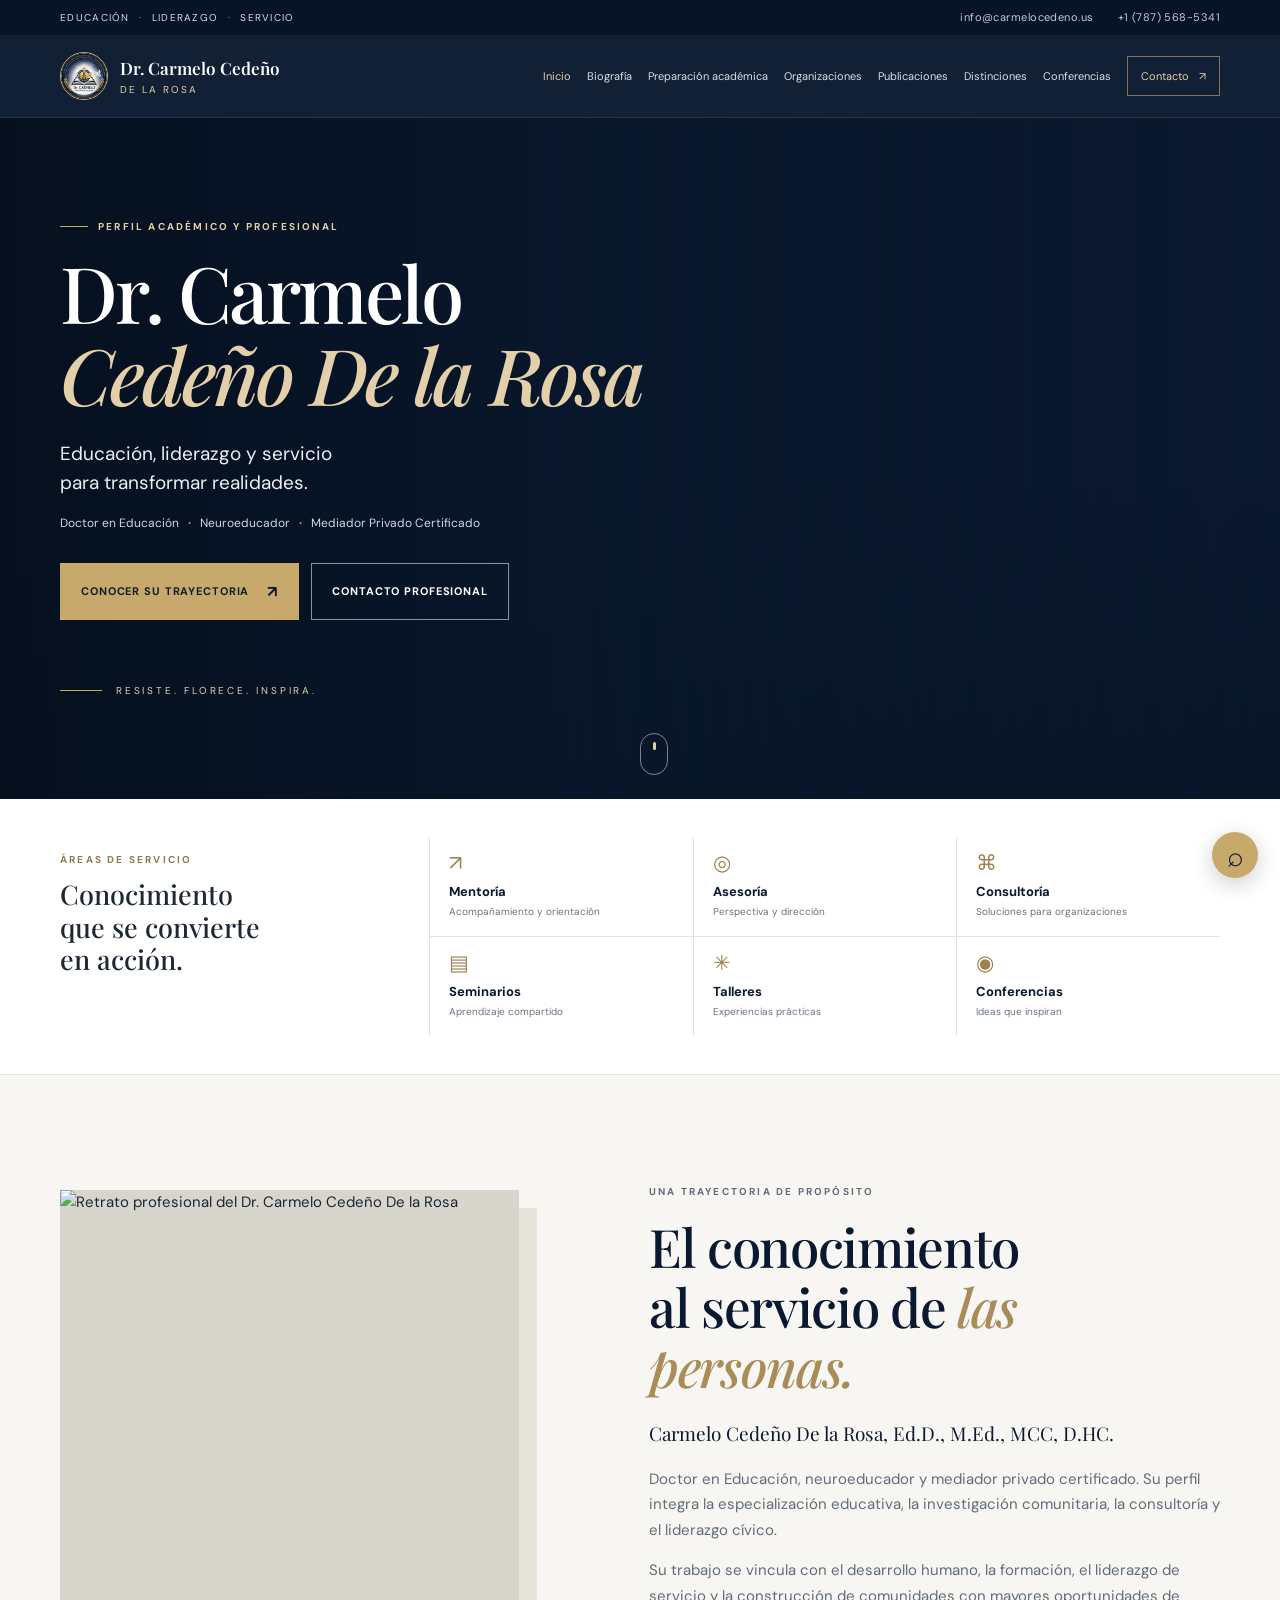
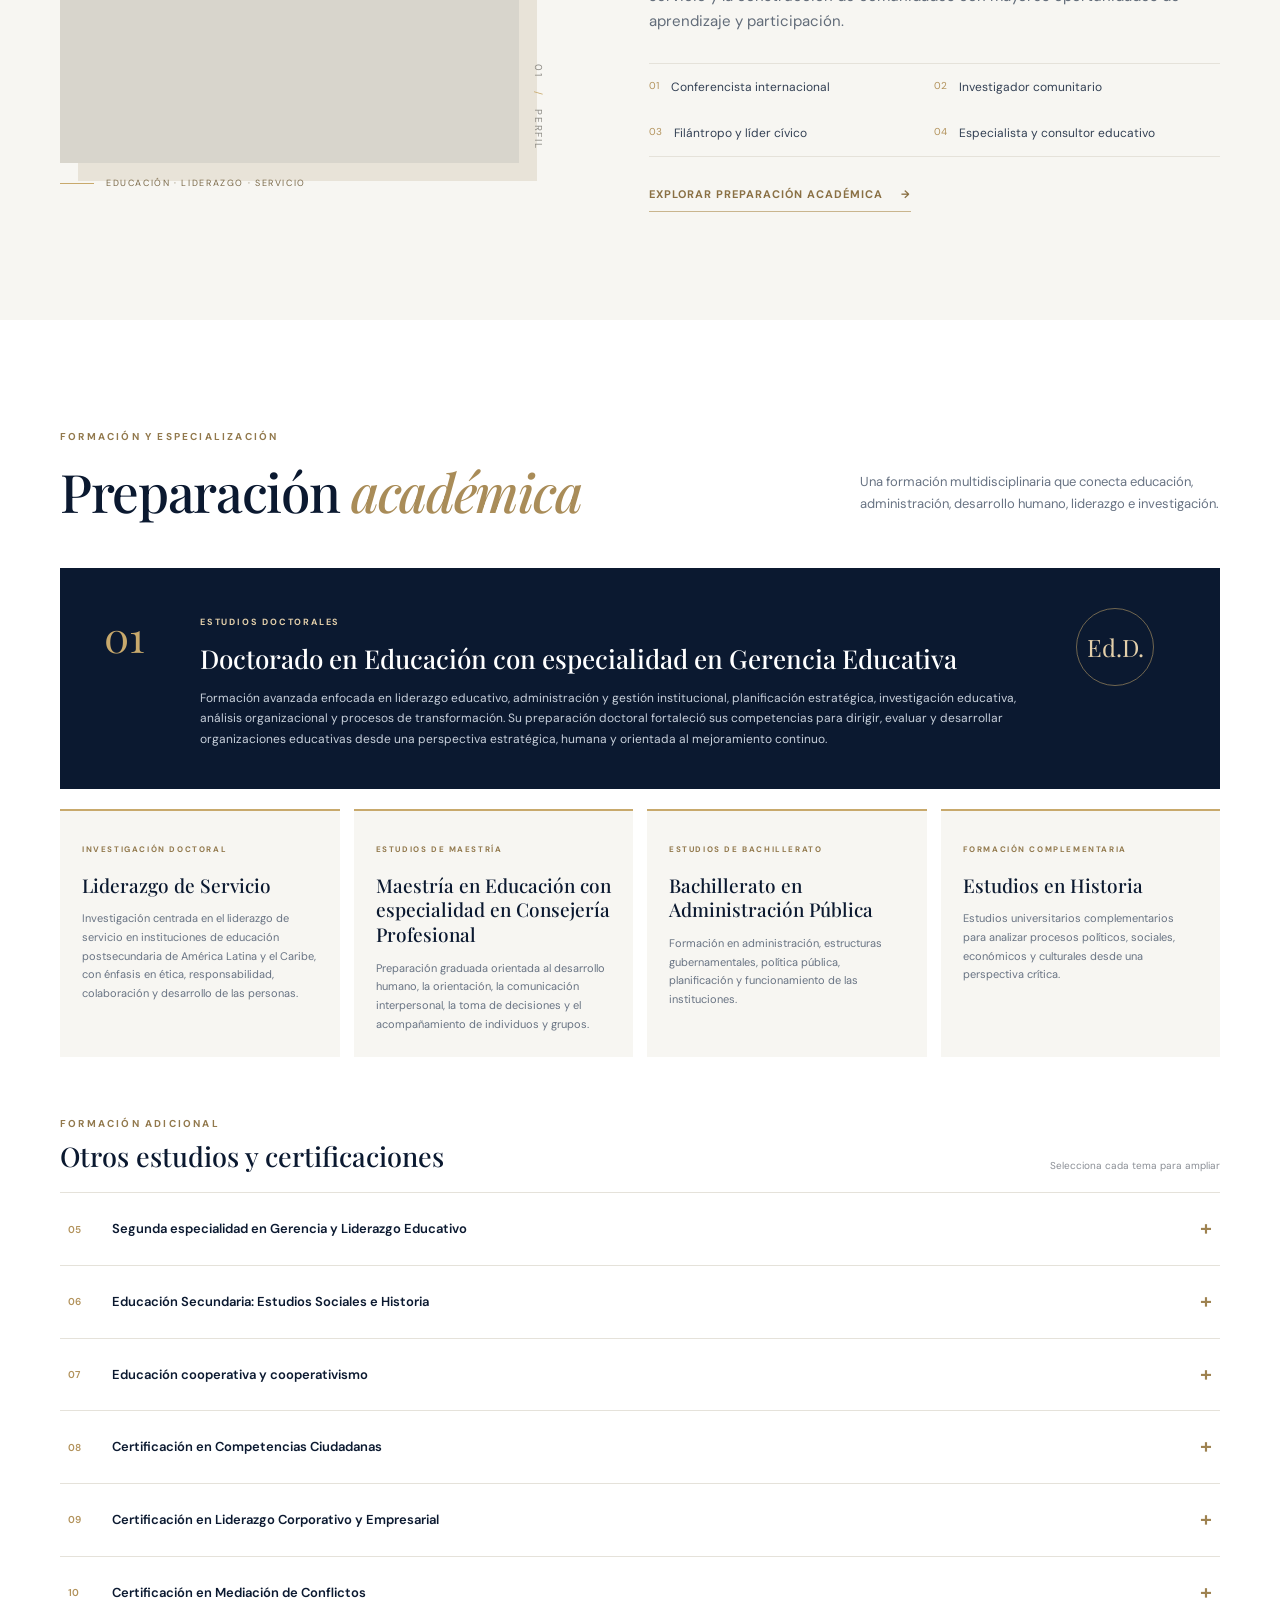
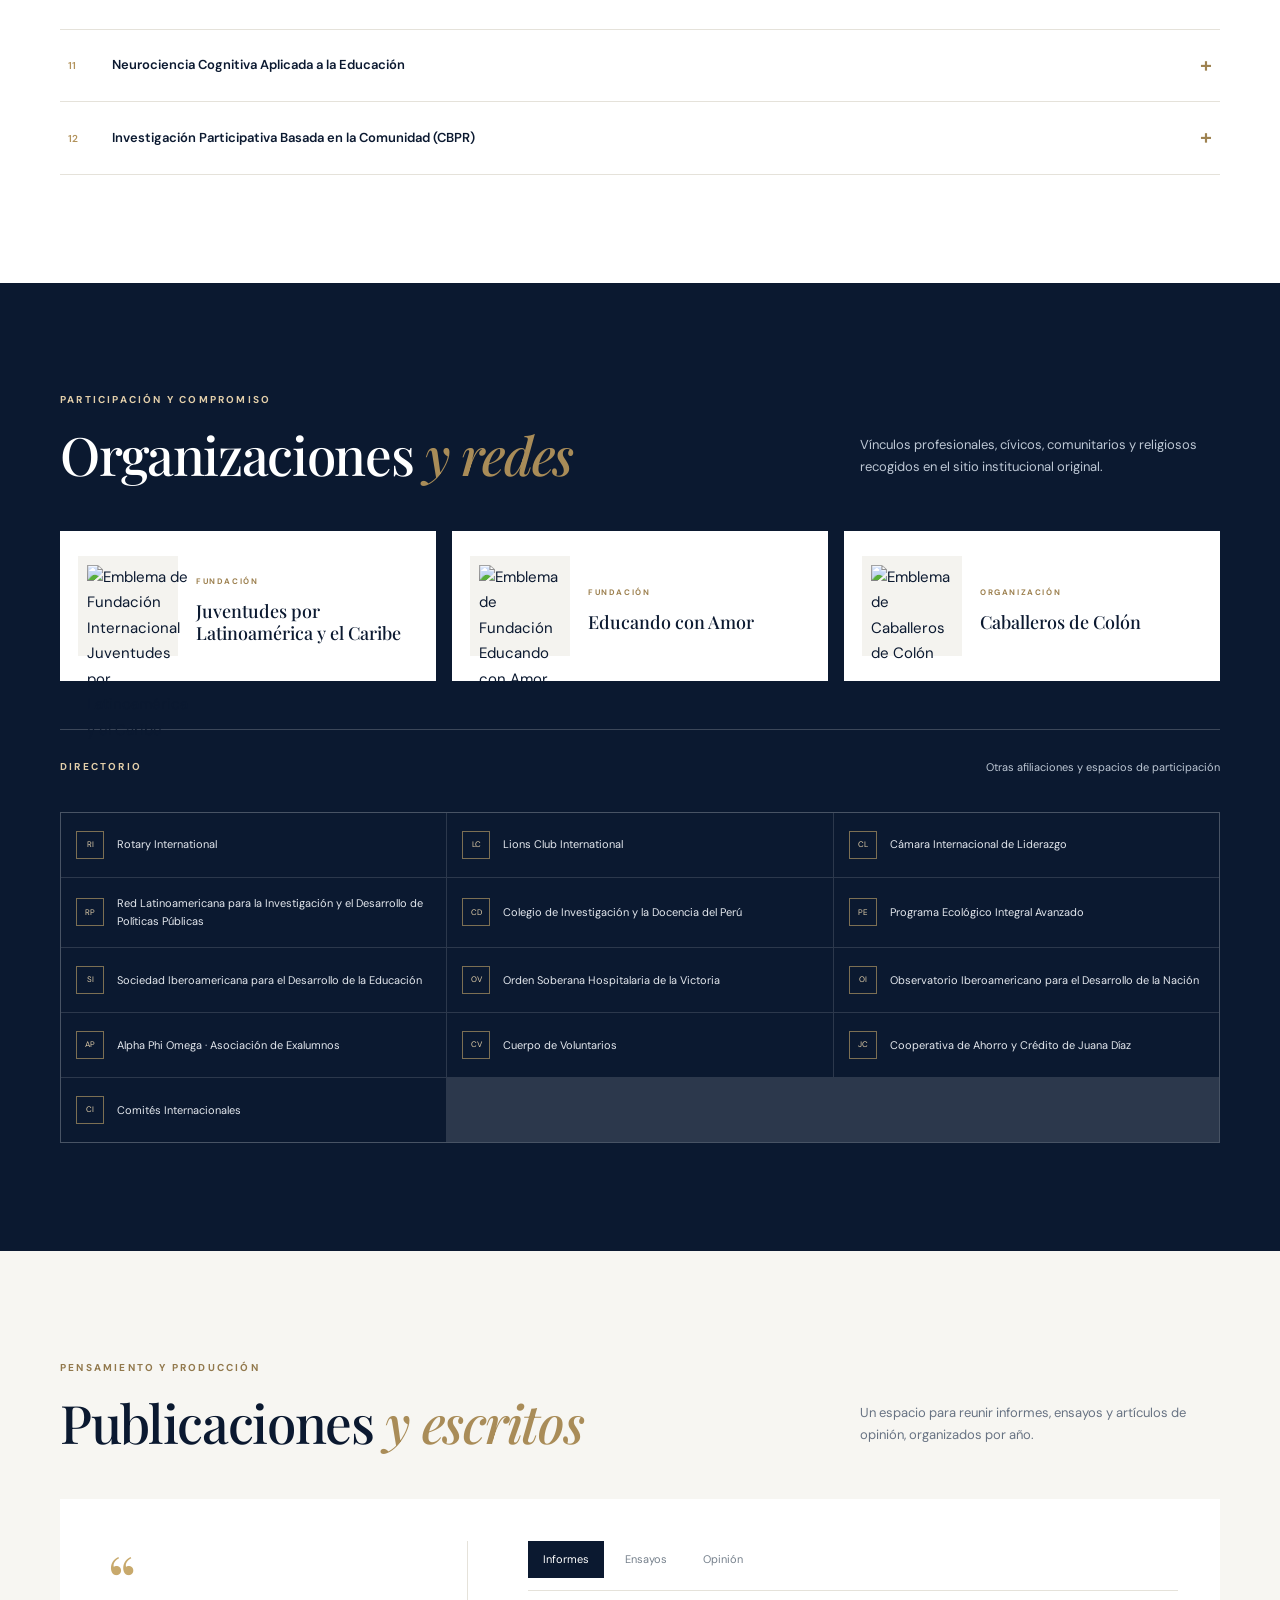
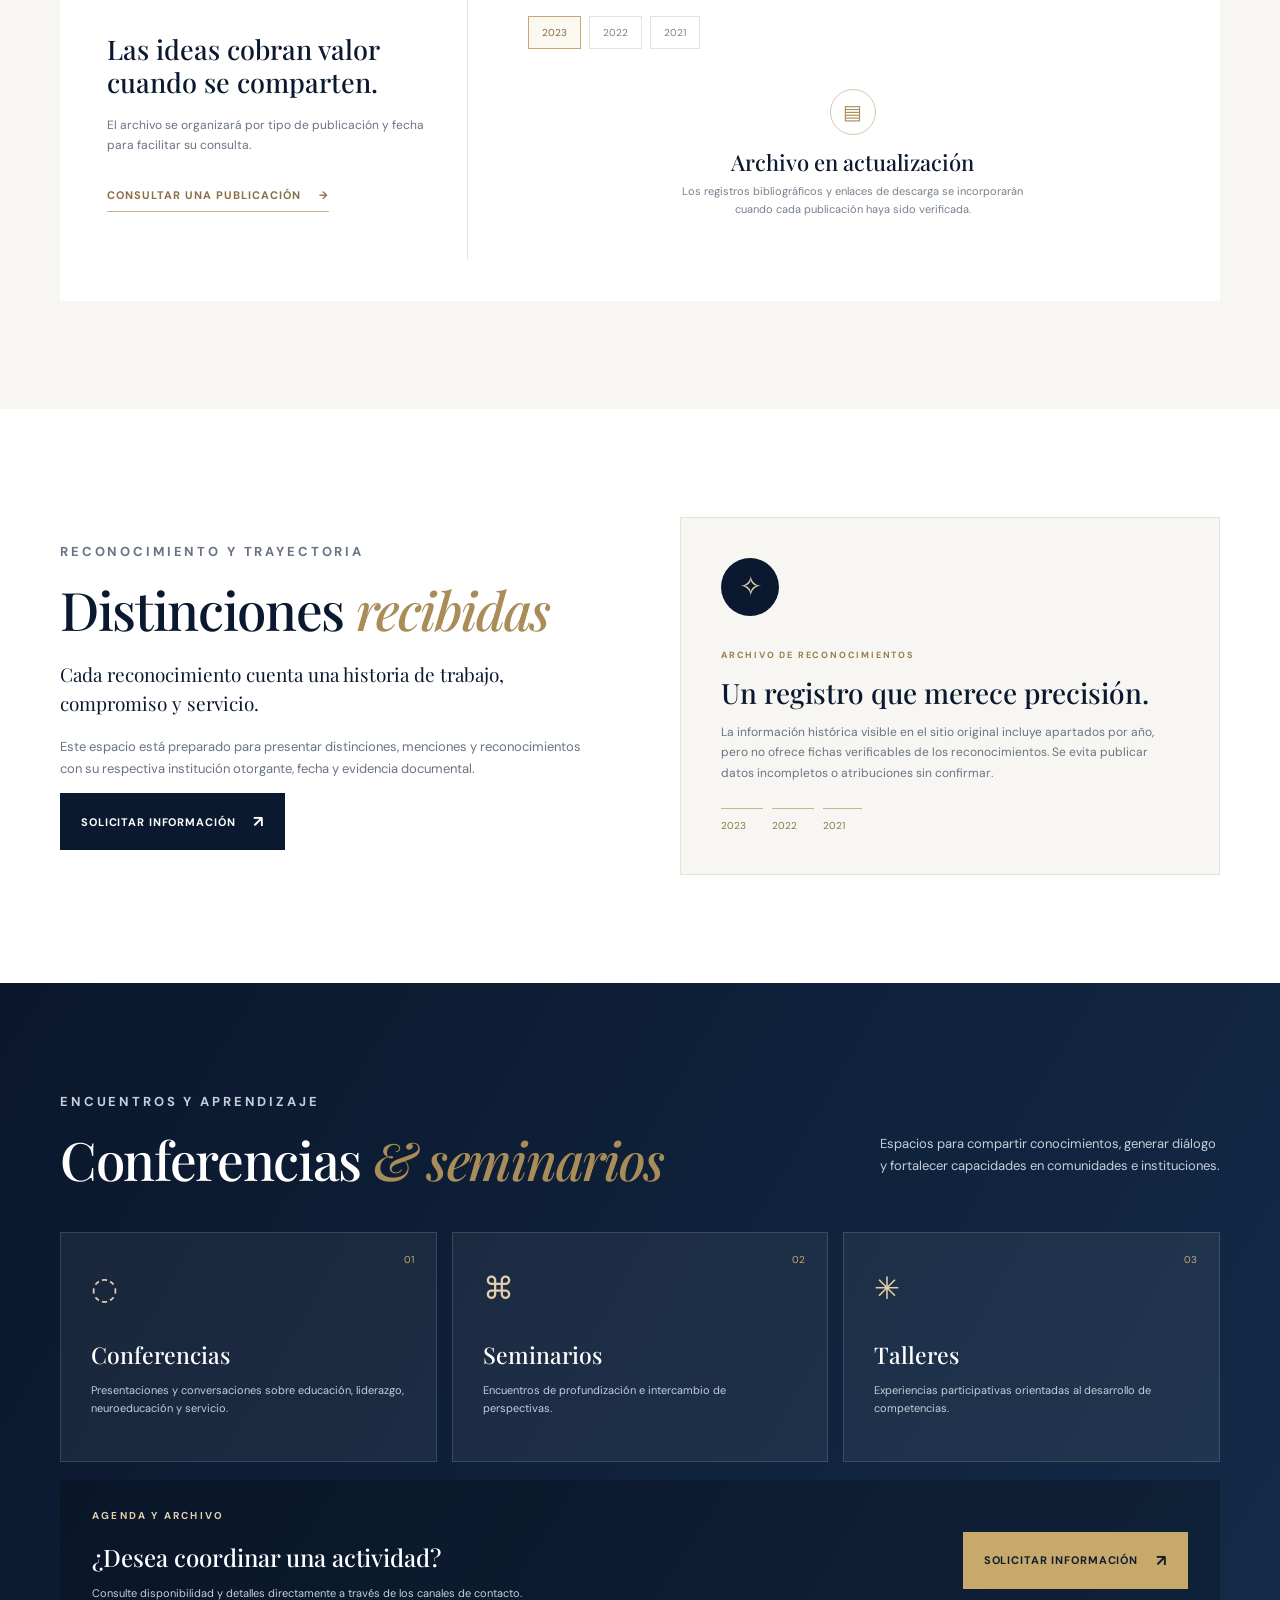
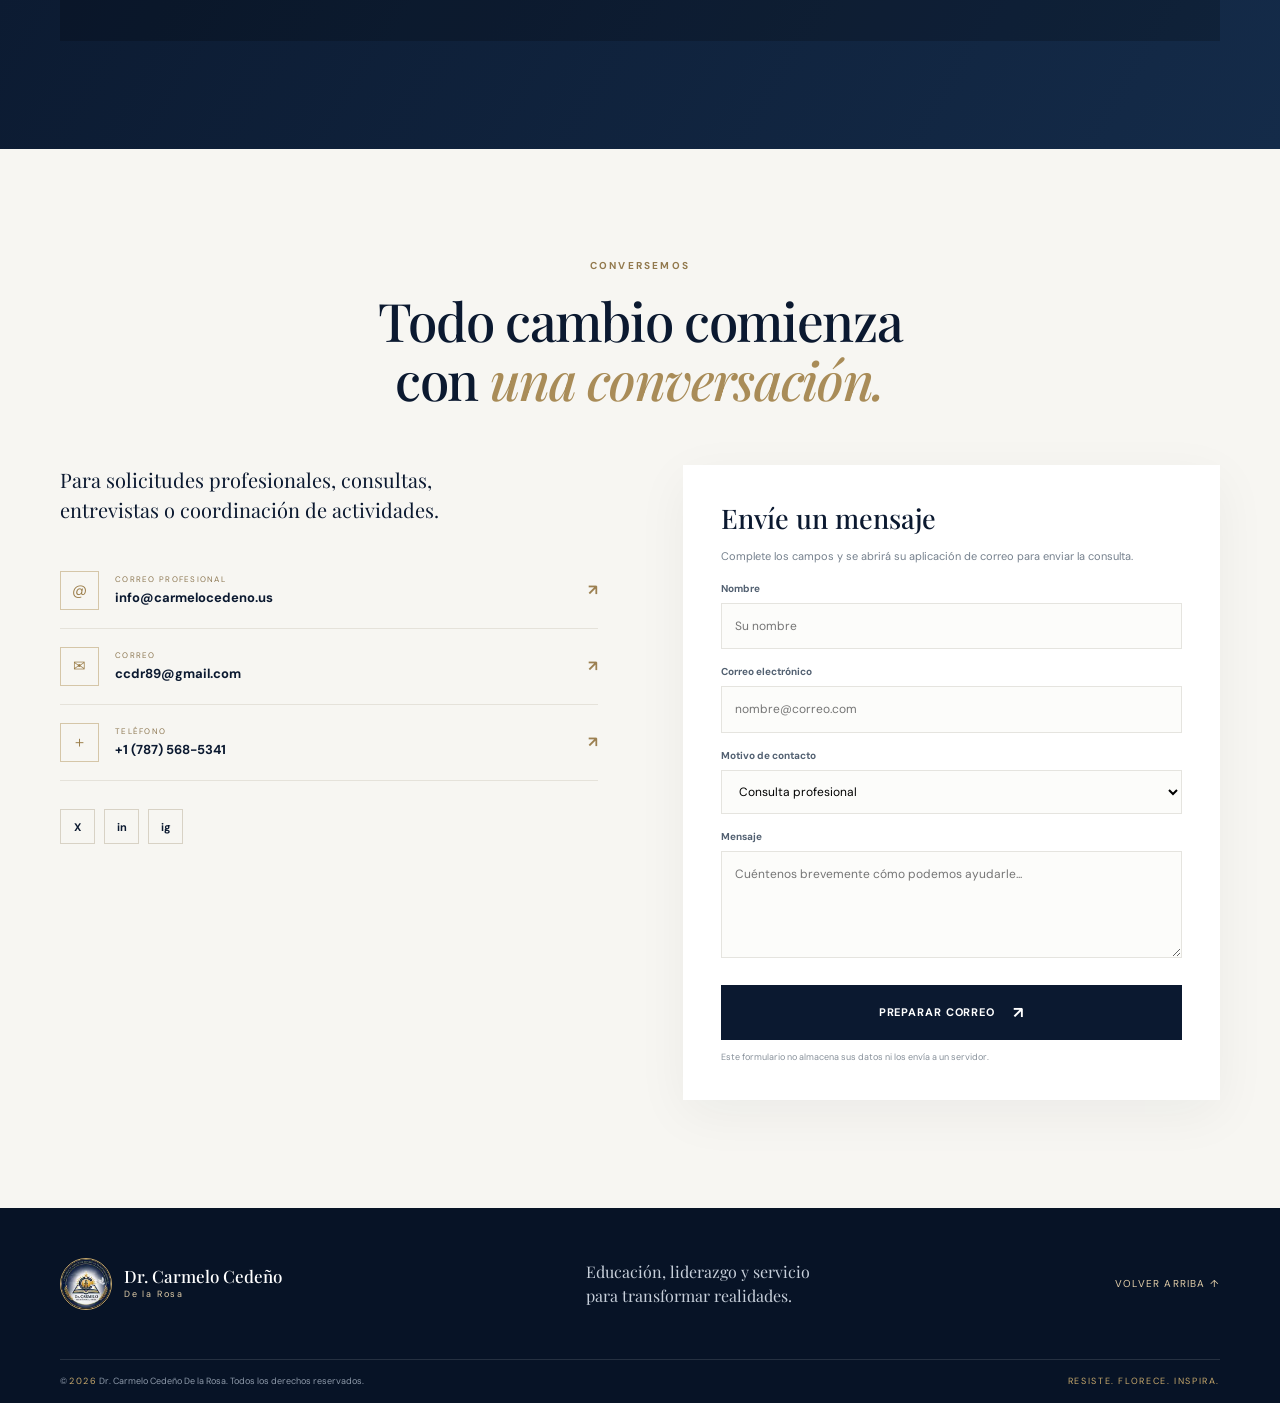
==== public/index.html @ 2e17ff1f "Configure Cloudflare Workers static assets deployment" ====
<!doctype html>
<html lang="es">
<head>
  <meta charset="utf-8">
  <meta name="viewport" content="width=device-width, initial-scale=1">
  <meta name="theme-color" content="#0b1930">
  <title>Dr. Carmelo Cedeño De la Rosa | Educación, liderazgo y servicio</title>
  <meta name="description" content="Perfil académico y profesional del Dr. Carmelo Cedeño De la Rosa: educación, neuroeducación, liderazgo, mediación, investigación comunitaria y servicio.">
  <meta property="og:title" content="Dr. Carmelo Cedeño De la Rosa">
  <meta property="og:description" content="Educación, liderazgo y servicio para transformar realidades.">
  <meta property="og:type" content="website">
  <link rel="icon" href="assets/img/favicon.svg" type="image/svg+xml">
  <link rel="preconnect" href="https://fonts.googleapis.com">
  <link rel="preconnect" href="https://fonts.gstatic.com" crossorigin>
  <link href="https://fonts.googleapis.com/css2?family=DM+Sans:wght@400;500;600;700&family=Playfair+Display:wght@500;600;700&display=swap" rel="stylesheet">
  <link rel="stylesheet" href="assets/css/styles.css">
</head>
<body>
  <a class="skip-link" href="#contenido">Saltar al contenido</a>

  <div class="topline">
    <div class="container topline-inner">
      <span>EDUCACIÓN <i>·</i> LIDERAZGO <i>·</i> SERVICIO</span>
      <div class="topline-links">
        <a href="mailto:info@carmelocedeno.us">info@carmelocedeno.us</a>
        <a href="tel:+17875685341">+1 (787) 568-5341</a>
      </div>
    </div>
  </div>

  <header class="site-header" id="top">
    <div class="container nav-wrap">
      <a class="brand" href="#inicio" aria-label="Dr. Carmelo Cedeño, inicio">
        <span class="brand-mark">
          <img src="assets/img/logo-carmelo-github.webp"
               alt="Emblema original del Dr. Carmelo Cedeño" onerror="this.style.display='none';this.parentElement.classList.add('brand-fallback')">
          <span class="brand-fallback-text">CC</span>
        </span>
        <span class="brand-copy">
          <strong>Dr. Carmelo Cedeño</strong>
          <small>De la Rosa</small>
        </span>
      </a>

      <button class="menu-toggle" id="menuToggle" aria-label="Abrir menú" aria-expanded="false" aria-controls="mainNav">
        <span></span><span></span><span></span>
      </button>

      <nav class="main-nav" id="mainNav" aria-label="Navegación principal">
        <a href="#inicio" class="nav-link active">Inicio</a>
        <a href="#biografia" class="nav-link">Biografía</a>
        <a href="#academica" class="nav-link">Preparación académica</a>
        <a href="#organizaciones" class="nav-link">Organizaciones</a>
        <a href="#publicaciones" class="nav-link">Publicaciones</a>
        <a href="#distinciones" class="nav-link">Distinciones</a>
        <a href="#conferencias" class="nav-link">Conferencias</a>
        <a href="#contacto" class="nav-link nav-contact">Contacto <span aria-hidden="true">↗</span></a>
      </nav>
    </div>
  </header>

  <main id="contenido">
    <section class="hero" id="inicio">
      <div class="hero-image" aria-hidden="true"></div>
      <div class="hero-shade" aria-hidden="true"></div>
      <div class="container hero-content">
        <p class="eyebrow eyebrow-light"><span></span> PERFIL ACADÉMICO Y PROFESIONAL</p>
        <h1>Dr. Carmelo<br><em>Cedeño De la Rosa</em></h1>
        <p class="hero-lead">Educación, liderazgo y servicio<br class="desktop-only"> para transformar realidades.</p>
        <p class="hero-roles">Doctor en Educación <b>·</b> Neuroeducador <b>·</b> Mediador Privado Certificado</p>
        <div class="hero-actions">
          <a class="button button-gold" href="#biografia">Conocer su trayectoria <span>↗</span></a>
          <a class="button button-outline" href="#contacto">Contacto profesional</a>
        </div>
        <div class="hero-motto"><span class="motto-line"></span><span>RESISTE. FLORECE. INSPIRA.</span></div>
      </div>
      <a class="scroll-cue" href="#servicios" aria-label="Desplazarse hacia abajo"><span></span></a>
    </section>

    <section class="service-band" id="servicios" aria-label="Áreas de servicio">
      <div class="container service-grid">
        <div class="service-intro">
          <span class="eyebrow">ÁREAS DE SERVICIO</span>
          <h2>Conocimiento<br>que se convierte<br>en acción.</h2>
        </div>
        <a class="service-card" href="#contacto"><span class="service-icon">↗</span><strong>Mentoría</strong><small>Acompañamiento y orientación</small></a>
        <a class="service-card" href="#contacto"><span class="service-icon">◎</span><strong>Asesoría</strong><small>Perspectiva y dirección</small></a>
        <a class="service-card" href="#contacto"><span class="service-icon">⌘</span><strong>Consultoría</strong><small>Soluciones para organizaciones</small></a>
        <a class="service-card" href="#conferencias"><span class="service-icon">▤</span><strong>Seminarios</strong><small>Aprendizaje compartido</small></a>
        <a class="service-card" href="#conferencias"><span class="service-icon">✳</span><strong>Talleres</strong><small>Experiencias prácticas</small></a>
        <a class="service-card" href="#conferencias"><span class="service-icon">◉</span><strong>Conferencias</strong><small>Ideas que inspiran</small></a>
      </div>
    </section>

    <section class="section biography-section" id="biografia">
      <div class="container biography-grid">
        <div class="portrait-wrap">
          <div class="portrait-frame">
            <img src="https://sites.google.com/sitesv-images-rt/[base64]w1280"
                 alt="Retrato profesional del Dr. Carmelo Cedeño De la Rosa" loading="lazy">
          </div>
          <div class="portrait-caption"><span class="caption-rule"></span><span>EDUCACIÓN · LIDERAZGO · SERVICIO</span></div>
          <div class="portrait-index">01 <span>/</span> PERFIL</div>
        </div>
        <div class="bio-copy">
          <p class="eyebrow">UNA TRAYECTORIA DE PROPÓSITO</p>
          <h2>El conocimiento<br>al servicio de <em>las personas.</em></h2>
          <p class="lead">Carmelo Cedeño De la Rosa, Ed.D., M.Ed., MCC, D.HC.</p>
          <p>Doctor en Educación, neuroeducador y mediador privado certificado. Su perfil integra la especialización educativa, la investigación comunitaria, la consultoría y el liderazgo cívico.</p>
          <p>Su trabajo se vincula con el desarrollo humano, la formación, el liderazgo de servicio y la construcción de comunidades con mayores oportunidades de aprendizaje y participación.</p>
          <div class="credential-list">
            <div><span class="credential-number">01</span><span>Conferencista internacional</span></div>
            <div><span class="credential-number">02</span><span>Investigador comunitario</span></div>
            <div><span class="credential-number">03</span><span>Filántropo y líder cívico</span></div>
            <div><span class="credential-number">04</span><span>Especialista y consultor educativo</span></div>
          </div>
          <a class="text-link" href="#academica">Explorar preparación académica <span>→</span></a>
        </div>
      </div>
    </section>

    <section class="section academic-section" id="academica">
      <div class="container">
        <div class="section-heading">
          <div>
            <p class="eyebrow">FORMACIÓN Y ESPECIALIZACIÓN</p>
            <h2>Preparación <em>académica</em></h2>
          </div>
          <p class="section-intro">Una formación multidisciplinaria que conecta educación, administración, desarrollo humano, liderazgo e investigación.</p>
        </div>

        <div class="academic-feature">
          <div class="academic-feature-number">01</div>
          <div>
            <span class="feature-label">ESTUDIOS DOCTORALES</span>
            <h3>Doctorado en Educación con especialidad en Gerencia Educativa</h3>
            <p>Formación avanzada enfocada en liderazgo educativo, administración y gestión institucional, planificación estratégica, investigación educativa, análisis organizacional y procesos de transformación. Su preparación doctoral fortaleció sus competencias para dirigir, evaluar y desarrollar organizaciones educativas desde una perspectiva estratégica, humana y orientada al mejoramiento continuo.</p>
          </div>
          <div class="feature-seal">Ed.D.</div>
        </div>

        <div class="academic-columns">
          <article class="academic-card">
            <span class="card-kicker">INVESTIGACIÓN DOCTORAL</span>
            <h3>Liderazgo de Servicio</h3>
            <p>Investigación centrada en el liderazgo de servicio en instituciones de educación postsecundaria de América Latina y el Caribe, con énfasis en ética, responsabilidad, colaboración y desarrollo de las personas.</p>
          </article>
          <article class="academic-card">
            <span class="card-kicker">ESTUDIOS DE MAESTRÍA</span>
            <h3>Maestría en Educación con especialidad en Consejería Profesional</h3>
            <p>Preparación graduada orientada al desarrollo humano, la orientación, la comunicación interpersonal, la toma de decisiones y el acompañamiento de individuos y grupos.</p>
          </article>
          <article class="academic-card">
            <span class="card-kicker">ESTUDIOS DE BACHILLERATO</span>
            <h3>Bachillerato en Administración Pública</h3>
            <p>Formación en administración, estructuras gubernamentales, política pública, planificación y funcionamiento de las instituciones.</p>
          </article>
          <article class="academic-card">
            <span class="card-kicker">FORMACIÓN COMPLEMENTARIA</span>
            <h3>Estudios en Historia</h3>
            <p>Estudios universitarios complementarios para analizar procesos políticos, sociales, económicos y culturales desde una perspectiva crítica.</p>
          </article>
        </div>

        <div class="details-heading">
          <div><span class="eyebrow">FORMACIÓN ADICIONAL</span><h3>Otros estudios y certificaciones</h3></div>
          <span class="details-note">Selecciona cada tema para ampliar</span>
        </div>
        <div class="accordion-list">
          <details class="accordion-item">
            <summary><span class="accordion-no">05</span><span>Segunda especialidad en Gerencia y Liderazgo Educativo</span><span class="accordion-plus">+</span></summary>
            <div class="accordion-body"><p>Créditos graduados dirigidos al fortalecimiento de competencias en administración escolar, liderazgo institucional, supervisión educativa, planificación estratégica, desarrollo organizacional y toma de decisiones.</p></div>
          </details>
          <details class="accordion-item">
            <summary><span class="accordion-no">06</span><span>Educación Secundaria: Estudios Sociales e Historia</span><span class="accordion-plus">+</span></summary>
            <div class="accordion-body"><p>Créditos académicos y preparación pedagógica para la enseñanza de Estudios Sociales e Historia, con énfasis en planificación curricular, estrategias de enseñanza y evaluación del aprendizaje.</p></div>
          </details>
          <details class="accordion-item">
            <summary><span class="accordion-no">07</span><span>Educación cooperativa y cooperativismo</span><span class="accordion-plus">+</span></summary>
            <div class="accordion-body"><p>Formación en principios, valores, filosofía, estructura y funcionamiento del movimiento cooperativo, así como capacitación continua en gobernanza, supervisión, liderazgo y administración.</p></div>
          </details>
          <details class="accordion-item">
            <summary><span class="accordion-no">08</span><span>Certificación en Competencias Ciudadanas</span><span class="accordion-plus">+</span></summary>
            <div class="accordion-body"><p>Formación especializada en ciudadanía, participación democrática, convivencia, responsabilidad social y compromiso comunitario.</p></div>
          </details>
          <details class="accordion-item">
            <summary><span class="accordion-no">09</span><span>Certificación en Liderazgo Corporativo y Empresarial</span><span class="accordion-plus">+</span></summary>
            <div class="accordion-body"><p>Preparación en dirección estratégica, liderazgo organizacional, gestión de equipos, comunicación efectiva, toma de decisiones y cultura institucional.</p></div>
          </details>
          <details class="accordion-item">
            <summary><span class="accordion-no">10</span><span>Certificación en Mediación de Conflictos</span><span class="accordion-plus">+</span></summary>
            <div class="accordion-body"><p>Formación para facilitar procesos de diálogo, comunicación, negociación y manejo constructivo de controversias.</p></div>
          </details>
          <details class="accordion-item">
            <summary><span class="accordion-no">11</span><span>Neurociencia Cognitiva Aplicada a la Educación</span><span class="accordion-plus">+</span></summary>
            <div class="accordion-body"><p>Preparación especializada sobre procesos cognitivos y cerebrales vinculados con el aprendizaje, la memoria, la atención, las emociones y el desarrollo humano.</p></div>
          </details>
          <details class="accordion-item">
            <summary><span class="accordion-no">12</span><span>Investigación Participativa Basada en la Comunidad (CBPR)</span><span class="accordion-plus">+</span></summary>
            <div class="accordion-body"><p>Formación en metodologías investigativas que promueven la participación activa de las comunidades durante las diferentes etapas de la investigación, mediante proyectos colaborativos y culturalmente pertinentes.</p></div>
          </details>
        </div>
      </div>
    </section>

    <section class="section organizations-section" id="organizaciones">
      <div class="container">
        <div class="section-heading section-heading-light">
          <div><p class="eyebrow eyebrow-light">PARTICIPACIÓN Y COMPROMISO</p><h2>Organizaciones <em>y redes</em></h2></div>
          <p class="section-intro">Vínculos profesionales, cívicos, comunitarios y religiosos recogidos en el sitio institucional original.</p>
        </div>
        <div class="featured-orgs">
          <article class="org-feature">
            <div class="org-image"><img src="https://sites.google.com/sitesv-images-rt/AMxu72uo3pCg9M_0I5pF2R6QFeXy4_kbV7P5UMyin0XBxXv_auj2fGoulc4rjy7TQbzBqdB37e6ijSOTlHy8ymeRc1awxu2nHk_Stj9d_a_koTsucIXlZNxevTuzOogP9hXohGEBjg66IQqqdZkluhgIufQ4IMetjWNC7u8ym9k_JamcSfvYyfvOlUls9R9Qc0I=w1280" alt="Emblema de Fundación Internacional Juventudes por Latinoamérica y el Caribe" loading="lazy"></div>
            <div><span>FUNDACIÓN</span><h3>Juventudes por Latinoamérica y el Caribe</h3></div>
          </article>
          <article class="org-feature">
            <div class="org-image"><img src="https://sites.google.com/sitesv-images-rt/AMxu72sZKyOmsYGoKUJgBVRgo3tQp8KQOoSCmyAUvvvAbAMGpSkhWrrMPTRJjq8BhPejntITC4roQhEjlY_xWPYgSDehgl_FHdD6FGKW_aWEDbRpfWEn4fA_SQVFqb9278Ns1K4BEw5rX1hUOMK8sYM7_GMgJD0M7RXPNB4EysmomUiJcvDvjeQvWIZpUgn6=w1280" alt="Emblema de Fundación Educando con Amor" loading="lazy"></div>
            <div><span>FUNDACIÓN</span><h3>Educando con Amor</h3></div>
          </article>
          <article class="org-feature">
            <div class="org-image"><img src="https://sites.google.com/sitesv-images-rt/AMxu72vEi3vwZyoIGm6AcuFNnJIkwDcZk1xMvR3YW-_OvLB0Jp382YK_csumK1SUKCnVi867WnCKBQ9XMEAt2KcZ9sujLBXPYxvwWanGxTFNeJtHXZAxWsi8VBpl7DaCHPlXyxQySqxEQKQNMJMVkDIgVAKrDwB7Fu65CC9raH8bwY1D_WtSLqiIBRF8KXHW_Ws=w1280" alt="Emblema de Caballeros de Colón" loading="lazy"></div>
            <div><span>ORGANIZACIÓN</span><h3>Caballeros de Colón</h3></div>
          </article>
        </div>
        <div class="org-directory">
          <div class="org-directory-heading"><span class="eyebrow eyebrow-light">DIRECTORIO</span><span>Otras afiliaciones y espacios de participación</span></div>
          <div class="org-grid">
            <div class="org-item"><span>RI</span>Rotary International</div>
            <div class="org-item"><span>LC</span>Lions Club International</div>
            <div class="org-item"><span>CL</span>Cámara Internacional de Liderazgo</div>
            <div class="org-item"><span>RP</span>Red Latinoamericana para la Investigación y el Desarrollo de Políticas Públicas</div>
            <div class="org-item"><span>CD</span>Colegio de Investigación y la Docencia del Perú</div>
            <div class="org-item"><span>PE</span>Programa Ecológico Integral Avanzado</div>
            <div class="org-item"><span>SI</span>Sociedad Iberoamericana para el Desarrollo de la Educación</div>
            <div class="org-item"><span>OV</span>Orden Soberana Hospitalaria de la Victoria</div>
            <div class="org-item"><span>OI</span>Observatorio Iberoamericano para el Desarrollo de la Nación</div>
            <div class="org-item"><span>AP</span>Alpha Phi Omega · Asociación de Exalumnos</div>
            <div class="org-item"><span>CV</span>Cuerpo de Voluntarios</div>
            <div class="org-item"><span>JC</span>Cooperativa de Ahorro y Crédito de Juana Díaz</div>
            <div class="org-item"><span>CI</span>Comités Internacionales</div>
          </div>
        </div>
      </div>
    </section>

    <section class="section publications-section" id="publicaciones">
      <div class="container">
        <div class="section-heading">
          <div><p class="eyebrow">PENSAMIENTO Y PRODUCCIÓN</p><h2>Publicaciones <em>y escritos</em></h2></div>
          <p class="section-intro">Un espacio para reunir informes, ensayos y artículos de opinión, organizados por año.</p>
        </div>
        <div class="publication-layout">
          <div class="publication-aside">
            <span class="big-quote">“</span>
            <h3>Las ideas cobran valor cuando se comparten.</h3>
            <p>El archivo se organizará por tipo de publicación y fecha para facilitar su consulta.</p>
            <a class="text-link" href="#contacto">Consultar una publicación <span>→</span></a>
          </div>
          <div class="publication-content">
            <div class="pub-tabs" role="tablist" aria-label="Tipo de publicación">
              <button class="pub-tab active" data-category="informes" role="tab" aria-selected="true">Informes</button>
              <button class="pub-tab" data-category="ensayos" role="tab" aria-selected="false">Ensayos</button>
              <button class="pub-tab" data-category="opinion" role="tab" aria-selected="false">Opinión</button>
            </div>
            <div class="pub-panel" id="publicationPanel" role="tabpanel">
              <div class="pub-year-list">
                <button class="year-chip active" data-year="2023">2023</button>
                <button class="year-chip" data-year="2022">2022</button>
                <button class="year-chip" data-year="2021">2021</button>
              </div>
              <div class="empty-state">
                <span class="empty-icon">▤</span>
                <h3>Archivo en actualización</h3>
                <p>Los registros bibliográficos y enlaces de descarga se incorporarán cuando cada publicación haya sido verificada.</p>
              </div>
            </div>
          </div>
        </div>
      </div>
    </section>

    <section class="section distinctions-section" id="distinciones">
      <div class="container distinctions-grid">
        <div>
          <p class="eyebrow">RECONOCIMIENTO Y TRAYECTORIA</p>
          <h2>Distinciones <em>recibidas</em></h2>
          <p class="lead">Cada reconocimiento cuenta una historia de trabajo, compromiso y servicio.</p>
          <p>Este espacio está preparado para presentar distinciones, menciones y reconocimientos con su respectiva institución otorgante, fecha y evidencia documental.</p>
          <a class="button button-dark" href="#contacto">Solicitar información <span>↗</span></a>
        </div>
        <div class="distinction-panel">
          <div class="distinction-emblem">✧</div>
          <span class="feature-label">ARCHIVO DE RECONOCIMIENTOS</span>
          <h3>Un registro que merece precisión.</h3>
          <p>La información histórica visible en el sitio original incluye apartados por año, pero no ofrece fichas verificables de los reconocimientos. Se evita publicar datos incompletos o atribuciones sin confirmar.</p>
          <div class="year-row"><span>2023</span><span>2022</span><span>2021</span></div>
        </div>
      </div>
    </section>

    <section class="section conferences-section" id="conferencias">
      <div class="container">
        <div class="conference-heading">
          <div><p class="eyebrow eyebrow-light">ENCUENTROS Y APRENDIZAJE</p><h2>Conferencias <em>& seminarios</em></h2></div>
          <p>Espacios para compartir conocimientos, generar diálogo y fortalecer capacidades en comunidades e instituciones.</p>
        </div>
        <div class="conference-cards">
          <article class="conference-card">
            <span class="conference-number">01</span><div class="conference-symbol">◌</div>
            <h3>Conferencias</h3><p>Presentaciones y conversaciones sobre educación, liderazgo, neuroeducación y servicio.</p>
          </article>
          <article class="conference-card">
            <span class="conference-number">02</span><div class="conference-symbol">⌘</div>
            <h3>Seminarios</h3><p>Encuentros de profundización e intercambio de perspectivas.</p>
          </article>
          <article class="conference-card">
            <span class="conference-number">03</span><div class="conference-symbol">✳</div>
            <h3>Talleres</h3><p>Experiencias participativas orientadas al desarrollo de competencias.</p>
          </article>
        </div>
        <div class="conference-cta">
          <div><span class="eyebrow eyebrow-light">AGENDA Y ARCHIVO</span><h3>¿Desea coordinar una actividad?</h3><p>Consulte disponibilidad y detalles directamente a través de los canales de contacto.</p></div>
          <a class="button button-gold" href="mailto:info@carmelocedeno.us?subject=Solicitud%20de%20conferencia">Solicitar información <span>↗</span></a>
        </div>
      </div>
    </section>

    <section class="section contact-section" id="contacto">
      <div class="container">
        <div class="contact-heading">
          <p class="eyebrow">CONVERSEMOS</p>
          <h2>Todo cambio comienza<br>con <em>una conversación.</em></h2>
        </div>
        <div class="contact-grid">
          <div class="contact-details">
            <p class="lead">Para solicitudes profesionales, consultas, entrevistas o coordinación de actividades.</p>
            <a class="contact-line" href="mailto:info@carmelocedeno.us"><span class="contact-icon">@</span><span><small>CORREO PROFESIONAL</small><strong>info@carmelocedeno.us</strong></span><b>↗</b></a>
            <a class="contact-line" href="mailto:ccdr89@gmail.com"><span class="contact-icon">✉</span><span><small>CORREO</small><strong>ccdr89@gmail.com</strong></span><b>↗</b></a>
            <a class="contact-line" href="tel:+17875685341"><span class="contact-icon">＋</span><span><small>TELÉFONO</small><strong>+1 (787) 568-5341</strong></span><b>↗</b></a>
            <div class="social-links">
              <a href="https://twitter.com/drcarmelocedeno" target="_blank" rel="noopener noreferrer" aria-label="Twitter / X">X</a>
              <a href="https://www.linkedin.com/in/carmelocedenopr/" target="_blank" rel="noopener noreferrer" aria-label="LinkedIn">in</a>
              <a href="https://www.instagram.com/drcarmelocedeno/" target="_blank" rel="noopener noreferrer" aria-label="Instagram">ig</a>
            </div>
          </div>
          <form class="contact-form" id="contactForm">
            <h3>Envíe un mensaje</h3>
            <p>Complete los campos y se abrirá su aplicación de correo para enviar la consulta.</p>
            <label for="name">Nombre</label>
            <input id="name" name="name" type="text" placeholder="Su nombre" required>
            <label for="email">Correo electrónico</label>
            <input id="email" name="email" type="email" placeholder="nombre@correo.com" required>
            <label for="topic">Motivo de contacto</label>
            <select id="topic" name="topic">
              <option>Consulta profesional</option>
              <option>Conferencia o seminario</option>
              <option>Asesoría o consultoría</option>
              <option>Entrevista o publicación</option>
              <option>Otro asunto</option>
            </select>
            <label for="message">Mensaje</label>
            <textarea id="message" name="message" rows="4" placeholder="Cuéntenos brevemente cómo podemos ayudarle..." required></textarea>
            <button class="button button-dark form-submit" type="submit">Preparar correo <span>↗</span></button>
            <span class="form-note" id="formNote" aria-live="polite">Este formulario no almacena sus datos ni los envía a un servidor.</span>
          </form>
        </div>
      </div>
    </section>
  </main>

  <footer class="site-footer">
    <div class="container footer-main">
      <a class="footer-brand" href="#inicio"><span class="footer-logo"><img src="assets/img/logo-carmelo-github.webp" alt="Emblema institucional del Dr. Carmelo Cedeño" loading="lazy"></span><span><strong>Dr. Carmelo Cedeño</strong><small>De la Rosa</small></span></a>
      <p>Educación, liderazgo y servicio<br>para transformar realidades.</p>
      <a class="back-top" href="#top">Volver arriba <span>↑</span></a>
    </div>
    <div class="container footer-bottom">
      <span>© <span id="currentYear"></span> Dr. Carmelo Cedeño De la Rosa. Todos los derechos reservados.</span>
      <span>RESISTE. FLORECE. INSPIRA.</span>
    </div>
  </footer>

  <div class="search-overlay" id="searchOverlay" aria-hidden="true">
    <div class="search-box" role="dialog" aria-modal="true" aria-labelledby="searchTitle">
      <button class="search-close" id="searchClose" aria-label="Cerrar búsqueda">×</button>
      <p class="eyebrow">EXPLORAR EL SITIO</p>
      <h2 id="searchTitle">¿Qué desea encontrar?</h2>
      <input id="siteSearch" type="search" placeholder="Buscar formación, publicaciones, organizaciones..." autocomplete="off">
      <div class="search-results" id="searchResults"><span>Escriba para buscar en el contenido del sitio.</span></div>
    </div>
  </div>
  <button class="floating-search" id="searchOpen" aria-label="Abrir búsqueda">⌕</button>
  <script src="assets/js/app.js"></script>
</body>
</html>
---- public/assets/css/styles.css ----
@import url('https://fonts.googleapis.com/css2?family=DM+Sans:wght@400;500;600;700&family=Playfair+Display:ital,wght@0,500;0,600;0,700;1,500;1,600&display=swap');
:root{--navy:#0b1930;--navy2:#142b49;--gold:#c8a96c;--gold2:#e3cfaa;--paper:#f7f6f2;--ink:#1d2735;--muted:#687383;--line:#e5e2da;--serif:'Playfair Display',Georgia,serif;--sans:'DM Sans',Arial,sans-serif;--w:1160px}
*{box-sizing:border-box}html{scroll-behavior:smooth;scroll-padding-top:90px}body{margin:0;background:var(--paper);color:var(--ink);font:15px/1.7 var(--sans);-webkit-font-smoothing:antialiased}a{color:inherit;text-decoration:none}button,input,textarea,select{font:inherit}.container{width:min(var(--w),calc(100% - 48px));margin:auto}.skip-link{position:absolute;left:-9999px}.skip-link:focus{left:12px;top:12px;background:white;padding:10px;z-index:999}
.topline{background:#071326;color:#d9dce2;font-size:10px;letter-spacing:.13em}.topline-inner{height:35px;display:flex;align-items:center;justify-content:space-between}.topline i{color:var(--gold);font-style:normal;padding:0 5px}.topline-links{display:flex;gap:24px;font-size:11px;letter-spacing:.04em;color:#c3cbd5}
.site-header{position:sticky;top:0;z-index:100;background:rgba(11,25,48,.97);border-bottom:1px solid #ffffff18;backdrop-filter:blur(14px)}.nav-wrap{height:82px;display:flex;align-items:center;justify-content:space-between;gap:24px}.brand{display:flex;align-items:center;gap:12px;min-width:205px;color:white}.brand-mark{width:48px;height:48px;border-radius:50%;background:#fff;display:grid;place-items:center;overflow:hidden;flex:0 0 48px;border:1px solid var(--gold)}.brand-mark img{width:100%;height:100%;object-fit:cover}.brand-copy{display:flex;flex-direction:column;line-height:1.18}.brand-copy strong{font:600 17px var(--serif)}.brand-copy small{font-size:10px;color:var(--gold2);letter-spacing:.2em;text-transform:uppercase;margin-top:5px}.main-nav{display:flex;align-items:center;gap:clamp(9px,1.25vw,20px)}.nav-link{font-size:11px;color:#d9e0e9;white-space:nowrap}.nav-link:hover,.nav-link.active{color:var(--gold2)}.nav-contact{border:1px solid #c8a96c99;padding:10px 13px;color:var(--gold2)}.nav-contact span{margin-left:7px}.menu-toggle{display:none;background:none;border:0;padding:8px}.menu-toggle span{display:block;width:24px;height:2px;background:white;margin:5px}
.hero{position:relative;min-height:650px;display:flex;align-items:center;overflow:hidden;background:var(--navy)}.hero-image{position:absolute;inset:0;background:url('https://sites.google.com/sitesv-images-rt/AMxu72vSOO74iQ9_Au2IfDsDBJCFQYy6ef_t99-u6H2IOrxvGE6gipZAll9255O7OvmPF4zKIkK3i0X0_1iAwIvKaXm3Vmr1ytbuN3dnorHhFZRGP4tgTzuexvZkAqIt8Ca_GQGFPiqqv-vVsm_AHk2g2gQgFLhX3h7Wfloc=w1280') center 46%/cover;opacity:.75}.hero-shade{position:absolute;inset:0;background:linear-gradient(90deg,#050f1ef0 0%,#08162ad6 44%,#08162a40 100%),linear-gradient(0deg,#050f1e70,transparent 48%)}.hero-content{position:relative;z-index:2;padding:100px 0;color:white}.eyebrow{font-size:10px;letter-spacing:.22em;font-weight:700;color:#92794d;margin:0 0 17px;display:flex;align-items:center;gap:10px}.eyebrow-light{color:var(--gold2)}.eyebrow span{width:28px;height:1px;background:var(--gold)}.hero h1{font:500 clamp(48px,6.2vw,78px)/1.05 var(--serif);letter-spacing:-.035em;margin:0 0 23px}.hero h1 em,.section h2 em,.conference-heading h2 em{color:var(--gold2);font-weight:500}.hero-lead{font-size:19px;line-height:1.55;color:#edf0f4;margin:0 0 15px}.hero-roles{font-size:12px;color:#d1d8e1;margin:0 0 30px}.hero-roles b{color:var(--gold);padding:0 6px}.hero-actions{display:flex;gap:12px;flex-wrap:wrap}.button{display:inline-flex;align-items:center;justify-content:center;gap:18px;padding:14px 20px;font-size:11px;letter-spacing:.08em;text-transform:uppercase;font-weight:700;border:1px solid transparent;transition:.2s}.button:hover{transform:translateY(-2px)}.button span{font-size:16px}.button-gold{background:var(--gold);color:#111c2c}.button-outline{border-color:#ffffff88;color:white}.button-dark{background:var(--navy);color:white}.hero-motto{display:flex;align-items:center;gap:14px;margin-top:62px;color:var(--gold2);font-size:10px;letter-spacing:.28em}.motto-line{height:1px;width:42px;background:var(--gold)}.scroll-cue{position:absolute;bottom:24px;left:50%;width:28px;height:42px;border:1px solid #ffffff77;border-radius:20px;display:grid;place-items:start center;padding-top:8px}.scroll-cue span{width:3px;height:8px;border-radius:4px;background:var(--gold2);animation:scroll 1.5s infinite}@keyframes scroll{to{transform:translateY(11px);opacity:0}}
.service-band{background:white;border-bottom:1px solid var(--line)}.service-grid{display:grid;grid-template-columns:1.4fr repeat(3,1fr);padding:38px 0}.service-intro{grid-row:span 2;padding:14px 28px 14px 0}.service-intro h2{font:500 27px/1.2 var(--serif);margin:0}.service-intro .eyebrow{margin-bottom:10px}.service-card{min-height:86px;padding:16px 19px;border-left:1px solid var(--line);border-bottom:1px solid var(--line);display:flex;flex-direction:column;justify-content:center}.service-card:nth-last-child(-n+3){border-bottom:0}.service-card:hover{background:#f8f5ed}.service-icon{font-size:21px;color:#9e8250;line-height:1;margin-bottom:7px}.service-card strong{font-size:13px;color:var(--navy)}.service-card small{font-size:10px;color:var(--muted)}
.section{padding:108px 0}.biography-section{background:var(--paper)}.biography-grid{display:grid;grid-template-columns:.92fr 1.08fr;gap:clamp(55px,8vw,115px);align-items:center}.portrait-wrap{position:relative;padding:0 28px 42px 0}.portrait-frame{aspect-ratio:4/5;background:#d8d5cc;overflow:hidden;box-shadow:18px 18px 0 #e8e3d8}.portrait-frame img{width:100%;height:100%;object-fit:cover;object-position:center 25%}.portrait-caption{position:absolute;bottom:14px;left:0;display:flex;align-items:center;gap:12px;font-size:9px;letter-spacing:.18em;color:#7b6a4a}.caption-rule{width:34px;height:1px;background:var(--gold)}.portrait-index{position:absolute;right:0;bottom:55px;writing-mode:vertical-rl;font-size:10px;letter-spacing:.18em;color:#8d8b85}.portrait-index span{color:var(--gold);padding:8px 0}.bio-copy h2,.section h2,.conference-heading h2,.contact-heading h2{font:500 clamp(37px,4.2vw,53px)/1.13 var(--serif);letter-spacing:-.025em;color:var(--navy);margin:0 0 22px}.bio-copy h2 em,.section h2 em,.contact-heading h2 em{color:#a98c58}.bio-copy p{color:#626c79}.lead,.bio-copy .lead{font:19px/1.5 var(--serif);color:var(--navy)}.credential-list{border-block:1px solid var(--line);margin:28px 0 24px;display:grid;grid-template-columns:1fr 1fr}.credential-list div{padding:13px 8px 13px 0;display:flex;gap:12px;font-size:12px;color:#334054}.credential-number{font-size:10px;color:#b2925b}.text-link{display:inline-flex;gap:18px;color:#8a7044;font-size:11px;letter-spacing:.09em;text-transform:uppercase;font-weight:700;border-bottom:1px solid #c9b58e;padding-bottom:7px}
.academic-section{background:white}.section-heading{display:flex;justify-content:space-between;align-items:end;gap:50px;margin-bottom:46px}.section-heading h2{margin:0}.section-intro{max-width:360px;color:#687383;font-size:13px;margin:0 0 7px}.academic-feature{display:grid;grid-template-columns:70px 1fr 100px;gap:26px;background:var(--navy);color:white;padding:40px 44px;margin-bottom:20px;position:relative;overflow:hidden}.academic-feature-number{font:42px var(--serif);color:var(--gold)}.feature-label,.card-kicker{font-size:9px;letter-spacing:.2em;color:var(--gold2);font-weight:700}.academic-feature h3{font:500 26px/1.25 var(--serif);margin:10px 0 12px}.academic-feature p{color:#c8d0db;font-size:12px;margin:0}.feature-seal{width:78px;height:78px;border:1px solid #c8a96c88;border-radius:50%;display:grid;place-items:center;font:24px var(--serif);color:var(--gold2)}.academic-columns{display:grid;grid-template-columns:repeat(4,1fr);gap:14px}.academic-card{padding:24px 22px;background:var(--paper);min-height:215px;border-top:2px solid var(--gold)}.academic-card h3{font:500 19px/1.3 var(--serif);color:var(--navy);margin:12px 0}.academic-card p{font-size:11px;color:#687383;margin:0}.card-kicker{font-size:8px;color:#92794d}.details-heading{display:flex;justify-content:space-between;align-items:end;margin:58px 0 18px}.details-heading h3{font:500 27px var(--serif);color:var(--navy);margin:0}.details-heading .eyebrow{margin-bottom:6px}.details-note{font-size:10px;color:#8a8e95}.accordion-list{border-top:1px solid var(--line)}.accordion-item{border-bottom:1px solid var(--line)}.accordion-item summary{list-style:none;display:flex;align-items:center;gap:20px;padding:18px 8px;cursor:pointer;color:var(--navy);font-size:13px;font-weight:600}.accordion-item summary::-webkit-details-marker{display:none}.accordion-no{font-size:10px;color:#b2925b;min-width:24px}.accordion-plus{margin-left:auto;color:#9e8250;font-size:21px}.accordion-item[open] .accordion-plus{transform:rotate(45deg)}.accordion-body{padding:0 50px 18px;color:#667181;font-size:12px;max-width:850px}
.organizations-section{background:var(--navy);color:white;position:relative}.organizations-section .container{position:relative}.section-heading-light h2,.conference-heading h2{color:white}.section-heading-light .section-intro{color:#bdc7d4}.featured-orgs{display:grid;grid-template-columns:repeat(3,1fr);gap:16px;margin-bottom:48px}.org-feature{background:white;color:var(--navy);padding:18px;display:flex;align-items:center;gap:18px;min-height:150px}.org-image{width:100px;height:100px;flex:0 0 100px;background:#f4f3ef;display:grid;place-items:center;padding:9px}.org-image img{width:100%;height:100%;object-fit:contain}.org-feature span{font-size:8px;letter-spacing:.2em;color:#9d8150;font-weight:700}.org-feature h3{font:500 18px/1.25 var(--serif);margin:7px 0 0}.org-directory{border-top:1px solid #ffffff33;padding-top:28px}.org-directory-heading{display:flex;justify-content:space-between;gap:20px;margin-bottom:20px}.org-directory-heading>span:last-child{font-size:11px;color:#bdc7d4}.org-grid{display:grid;grid-template-columns:repeat(3,1fr);gap:1px;background:#ffffff22;border:1px solid #ffffff22}.org-item{background:var(--navy);display:flex;align-items:center;gap:13px;padding:16px 15px;font-size:11px;color:#e4e8ee;min-height:64px}.org-item span{width:28px;height:28px;display:grid;place-items:center;border:1px solid #c8a96c99;color:var(--gold2);font-size:8px;flex:0 0 28px}
.publications-section{background:var(--paper)}.publication-layout{display:grid;grid-template-columns:.72fr 1.28fr;gap:60px;background:white;padding:42px}.publication-aside{padding:10px 25px 10px 5px;border-right:1px solid var(--line)}.big-quote{font:72px var(--serif);color:var(--gold);line-height:.8}.publication-aside h3{font:500 27px/1.25 var(--serif);color:var(--navy);margin:15px 0}.publication-aside p{font-size:12px;color:#687383;margin-bottom:26px}.pub-tabs{display:flex;gap:6px;border-bottom:1px solid var(--line);padding-bottom:12px}.pub-tab{border:0;background:transparent;color:#76808c;padding:9px 15px;font-size:11px}.pub-tab.active{background:var(--navy);color:white}.pub-panel{padding-top:25px}.pub-year-list{display:flex;gap:8px}.year-chip{border:1px solid var(--line);background:white;padding:7px 13px;color:#77808b;font-size:10px}.year-chip.active{border-color:var(--gold);color:#856b3e;background:#fbf8f1}.empty-state{min-height:210px;display:flex;flex-direction:column;align-items:center;justify-content:center;text-align:center;padding:25px;color:#75808e}.empty-icon{width:46px;height:46px;border:1px solid #d7c6a4;color:#a78a56;border-radius:50%;display:grid;place-items:center;font-size:20px;margin-bottom:12px}.empty-state h3{font:500 22px var(--serif);color:var(--navy);margin:0 0 5px}.empty-state p{font-size:11px;max-width:360px;margin:0}
.distinctions-section{background:white}.distinctions-grid{display:grid;grid-template-columns:1fr 1fr;gap:80px;align-items:center}.distinctions-grid h2{margin:0 0 20px}.distinctions-grid p{color:#687383;font-size:13px}.distinctions-grid .lead{color:var(--navy);font-size:19px}.distinction-panel{padding:40px;background:var(--paper);border:1px solid var(--line);min-height:330px}.distinction-emblem{width:58px;height:58px;border-radius:50%;display:grid;place-items:center;background:var(--navy);color:var(--gold2);font-size:28px;margin-bottom:25px}.distinction-panel .feature-label{color:#987c4c}.distinction-panel h3{font:500 28px/1.2 var(--serif);color:var(--navy);margin:10px 0}.distinction-panel p{font-size:12px}.year-row{display:flex;gap:9px;margin-top:25px}.year-row span{border-top:1px solid #c7b58f;padding:8px 17px 0 0;font-size:10px;color:#8c744a}
.conferences-section{background:linear-gradient(120deg,#0a172c,#142b49);color:white;position:relative}.conference-heading{display:flex;justify-content:space-between;align-items:end;gap:50px;margin-bottom:42px}.conference-heading h2{margin:0}.conference-heading p{max-width:340px;color:#c5cfdb;font-size:13px}.conference-cards{display:grid;grid-template-columns:repeat(3,1fr);gap:15px}.conference-card{position:relative;padding:30px;background:#ffffff0f;border:1px solid #ffffff22;min-height:230px}.conference-number{position:absolute;right:22px;top:18px;font-size:10px;color:var(--gold)}.conference-symbol{font-size:31px;color:var(--gold2);margin-bottom:23px}.conference-card h3{font:500 23px var(--serif);margin:0 0 8px}.conference-card p{font-size:11px;color:#c5cfdb}.conference-cta{display:flex;justify-content:space-between;align-items:center;gap:25px;padding:27px 32px;background:#0003;margin-top:18px}.conference-cta h3{font:500 24px var(--serif);margin:0;color:white}.conference-cta p{font-size:11px;color:#c5cfdb}
.contact-section{background:var(--paper)}.contact-heading{text-align:center;margin-bottom:55px}.contact-heading .eyebrow{justify-content:center}.contact-heading h2{margin:0}.contact-grid{display:grid;grid-template-columns:1fr 1fr;gap:85px;align-items:start}.contact-details .lead{font-size:20px;margin:0 0 28px;max-width:440px}.contact-line{display:flex;align-items:center;gap:16px;padding:18px 0;border-bottom:1px solid var(--line)}.contact-icon{width:39px;height:39px;border:1px solid #d5c6a8;color:#9b7d49;display:grid;place-items:center}.contact-line>span:nth-child(2){display:flex;flex-direction:column}.contact-line small{font-size:8px;letter-spacing:.16em;color:#8d7853}.contact-line strong{font-size:13px;color:var(--navy)}.contact-line>b{margin-left:auto;color:#9c8051}.social-links{display:flex;gap:9px;margin-top:28px}.social-links a{width:35px;height:35px;border:1px solid #d8d2c5;display:grid;place-items:center;color:var(--navy);font-size:11px;font-weight:700}.contact-form{background:white;padding:35px 38px;box-shadow:0 14px 50px #141e2d0d}.contact-form h3{font:500 27px var(--serif);color:var(--navy);margin:0}.contact-form>p{font-size:11px;color:#75808d}.contact-form label{display:block;font-size:10px;color:#526071;font-weight:700;margin:14px 0 6px}.contact-form input,.contact-form textarea,.contact-form select{width:100%;border:1px solid #e5e4df;background:#fcfcfa;padding:12px 13px;font-size:12px;outline:none}.contact-form input:focus,.contact-form textarea:focus,.contact-form select:focus{border-color:#b99c69}.form-submit{margin-top:18px;width:100%;border:0}.form-note{display:block;font-size:9px;color:#87909a;margin-top:10px}
.site-footer{background:#071326;color:white}.footer-main{display:flex;align-items:center;justify-content:space-between;gap:25px;padding:36px 0}.footer-brand{display:flex;align-items:center;gap:12px}.footer-logo{width:52px;height:52px;border:1px solid var(--gold);border-radius:50%;overflow:hidden;display:block;flex:0 0 52px;background:white}.footer-logo img{width:100%;height:100%;object-fit:cover}.footer-brand>span:last-child{display:flex;flex-direction:column}.footer-brand strong{font:500 17px var(--serif)}.footer-brand small{font-size:9px;letter-spacing:.2em;color:var(--gold2)}.footer-main>p{font:16px/1.45 var(--serif);color:#c7cfda}.back-top{font-size:10px;letter-spacing:.12em;text-transform:uppercase;color:var(--gold2)}.footer-bottom{display:flex;justify-content:space-between;gap:15px;border-top:1px solid #ffffff1f;padding:14px 0;color:#8e9aaa;font-size:9px}.footer-bottom span:last-child{color:var(--gold);letter-spacing:.18em}
.floating-search{position:fixed;right:22px;bottom:22px;width:46px;height:46px;border:0;border-radius:50%;background:var(--gold);color:var(--navy);font-size:28px;z-index:90;box-shadow:0 6px 22px #0003}.search-overlay{position:fixed;inset:0;z-index:200;background:#040c18d4;display:none;align-items:flex-start;justify-content:center;padding:12vh 20px}.search-overlay.open{display:flex}.search-box{width:min(620px,100%);background:white;padding:38px;position:relative}.search-close{position:absolute;right:18px;top:12px;border:0;background:none;font-size:28px}.search-box h2{font:500 30px var(--serif);color:var(--navy)}.search-box input{width:100%;padding:14px;border:1px solid var(--line)}.search-results{display:flex;flex-direction:column;gap:8px;padding-top:15px;font-size:11px}.search-results a{padding:10px 12px;background:var(--paper);color:var(--navy);display:flex;justify-content:space-between}
@media(max-width:1050px){.main-nav{gap:9px}.nav-link{font-size:10px}.brand{min-width:180px}.service-grid{grid-template-columns:1.2fr repeat(3,1fr)}.academic-columns{grid-template-columns:repeat(2,1fr)}}
@media(max-width:820px){.topline-links a:first-child{display:none}.nav-wrap{height:72px}.menu-toggle{display:block}.main-nav{display:none;position:absolute;top:72px;left:0;right:0;background:var(--navy);padding:12px 24px 22px;flex-direction:column;align-items:stretch;gap:0}.main-nav.open{display:flex}.nav-link{font-size:12px;padding:12px 4px;border-bottom:1px solid #ffffff18}.nav-contact{border:0}.hero{min-height:600px}.service-grid{grid-template-columns:repeat(3,1fr)}.service-intro{grid-column:1/-1;grid-row:auto;padding:0 0 22px}.service-card{border:1px solid var(--line);margin:-.5px}.biography-grid{grid-template-columns:1fr;gap:40px}.portrait-wrap{width:min(440px,100%);margin:auto}.section{padding:80px 0}.section-heading,.conference-heading{align-items:start;flex-direction:column;gap:15px}.featured-orgs{grid-template-columns:1fr}.org-grid{grid-template-columns:repeat(2,1fr)}.publication-layout{grid-template-columns:1fr;gap:28px;padding:28px}.publication-aside{border:0;border-bottom:1px solid var(--line);padding-bottom:25px}.distinctions-grid,.contact-grid{grid-template-columns:1fr;gap:40px}}
@media(max-width:560px){.container{width:calc(100% - 34px)}.topline{font-size:8px}.topline-links{font-size:9px}.brand-mark{width:42px;height:42px;flex-basis:42px}.brand-copy strong{font-size:14px}.hero{min-height:590px}.hero h1{font-size:47px}.hero-lead{font-size:17px}.hero-roles{font-size:10px;max-width:300px}.hero-actions{flex-direction:column;width:min(300px,100%)}.hero-motto{margin-top:44px;font-size:8px}.service-grid{grid-template-columns:repeat(2,1fr);padding:25px 0}.service-card{min-height:100px;padding:14px}.section{padding:65px 0}.bio-copy h2,.section h2,.conference-heading h2,.contact-heading h2{font-size:37px}.credential-list,.academic-columns,.conference-cards{grid-template-columns:1fr}.academic-feature{grid-template-columns:1fr;gap:14px;padding:27px 24px}.academic-feature h3{font-size:22px}.feature-seal{position:absolute;right:22px;top:22px;width:54px;height:54px;font-size:17px}.details-heading,.org-directory-heading,.conference-cta,.footer-main{align-items:start;flex-direction:column}.accordion-item summary{gap:12px;font-size:11px}.accordion-body{padding:0 25px 18px 38px}.org-grid{grid-template-columns:1fr}.org-image{width:80px;height:80px;flex-basis:80px}.publication-layout{padding:22px}.pub-tabs{gap:0}.pub-tab{padding:9px 11px}.contact-form{padding:25px 20px}.footer-bottom{flex-direction:column}.floating-search{right:14px;bottom:14px;width:42px;height:42px}.search-box{padding:28px 20px}.search-box h2{font-size:25px}.desktop-only{display:none}}
@media(prefers-reduced-motion:reduce){html{scroll-behavior:auto}*,*:before,*:after{animation-duration:.01ms!important;animation-iteration-count:1!important;transition-duration:.01ms!important}}
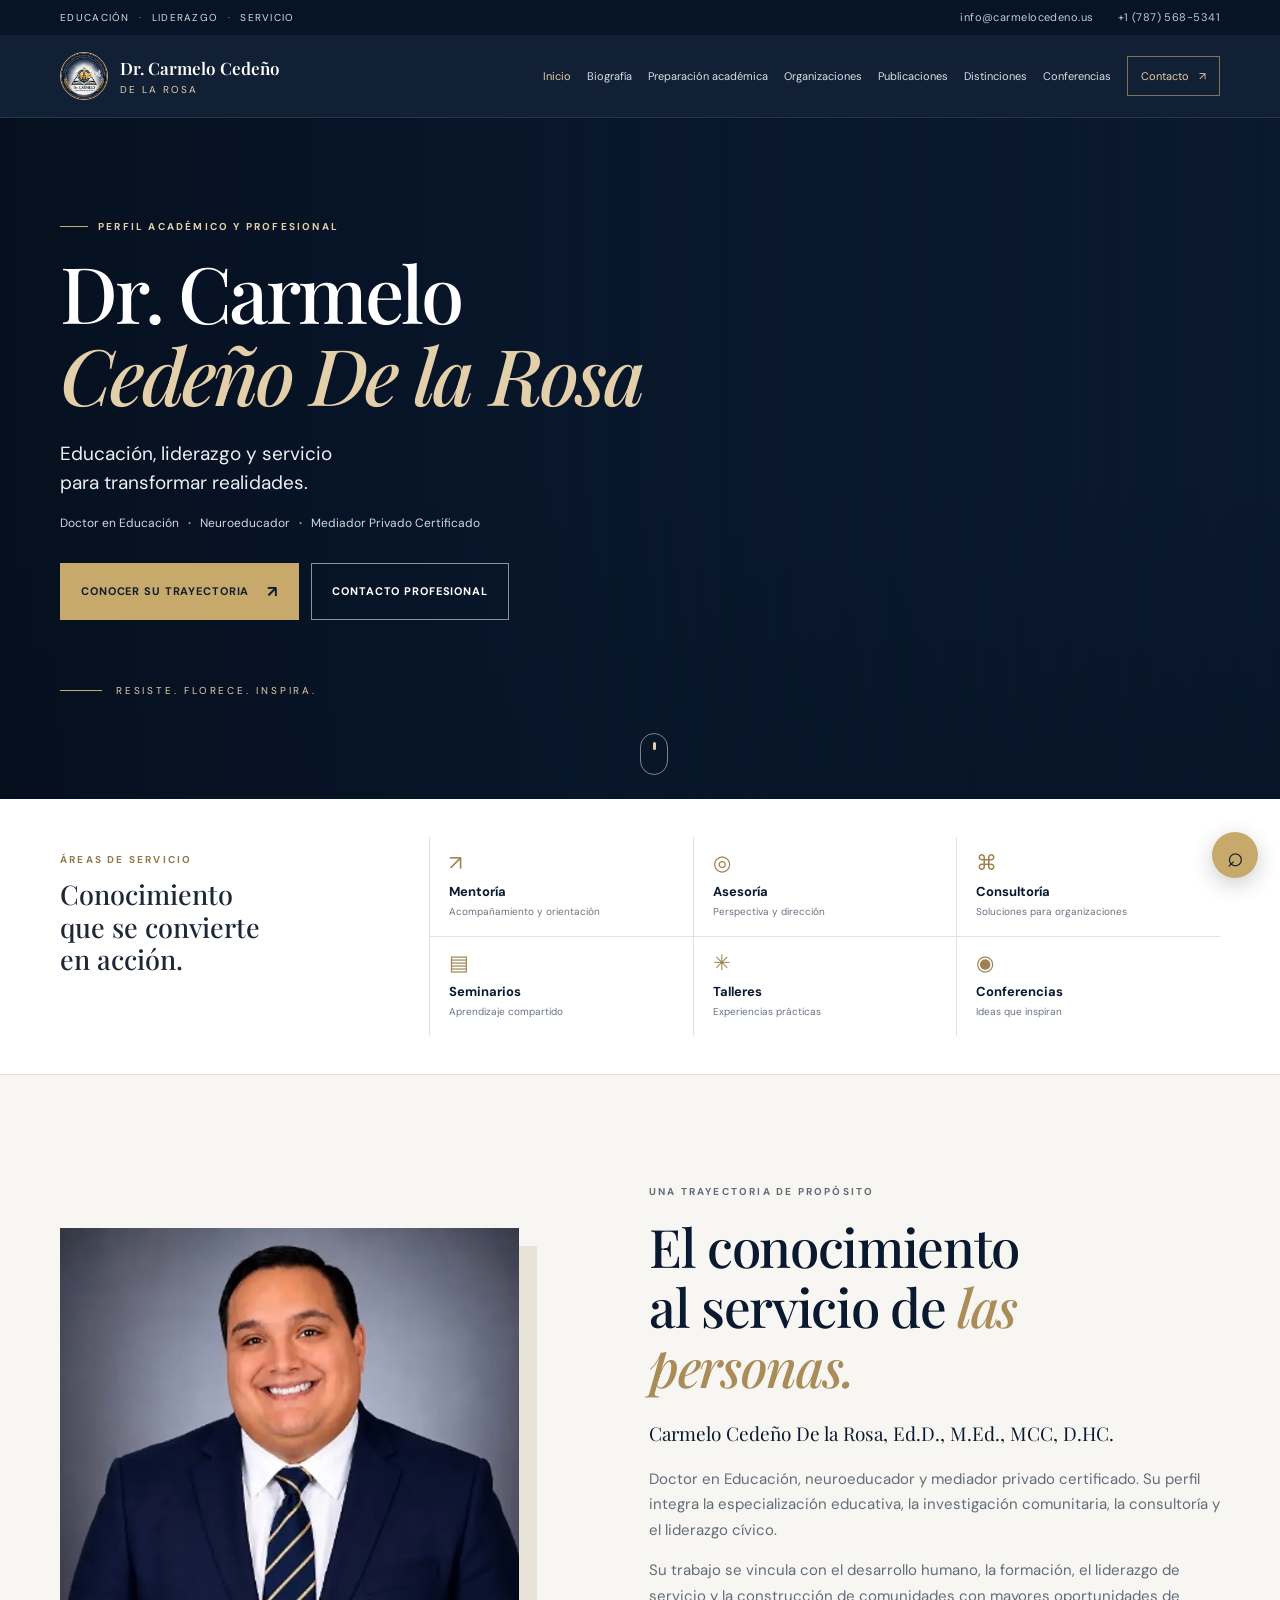
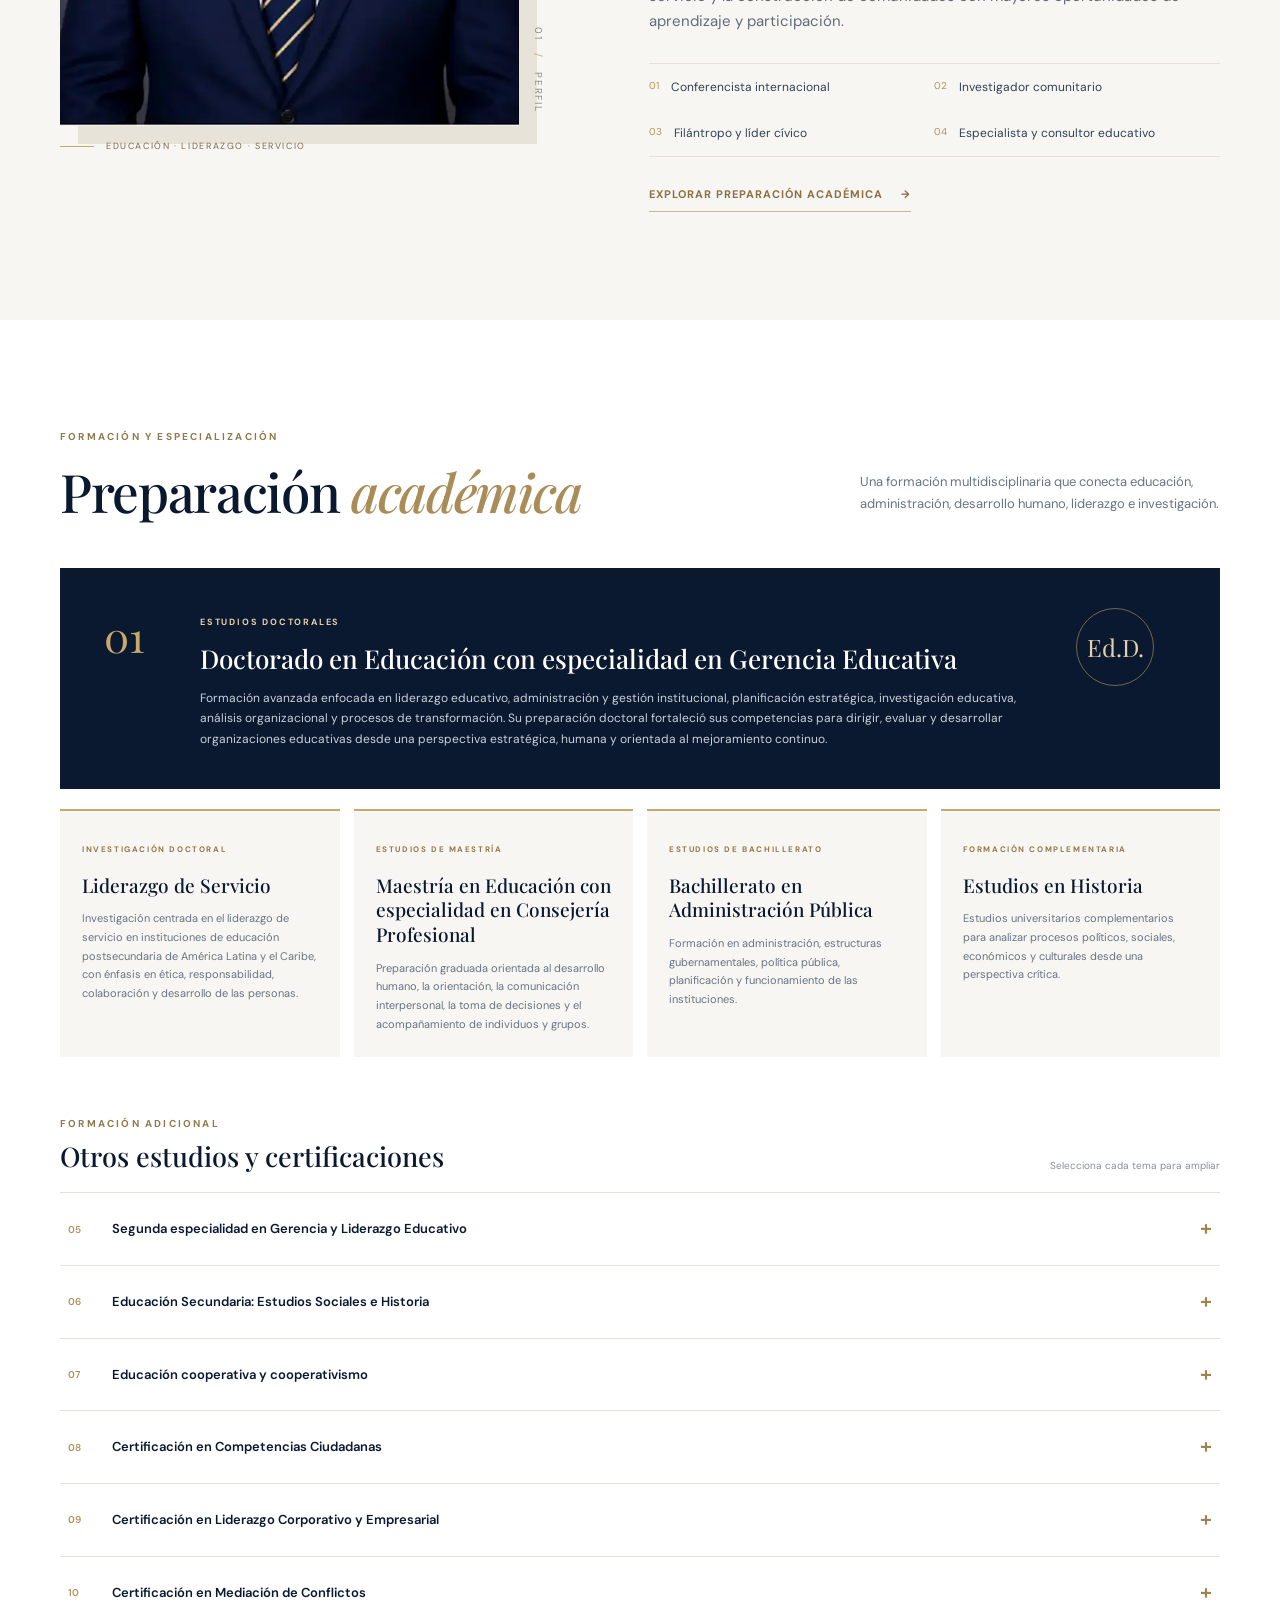
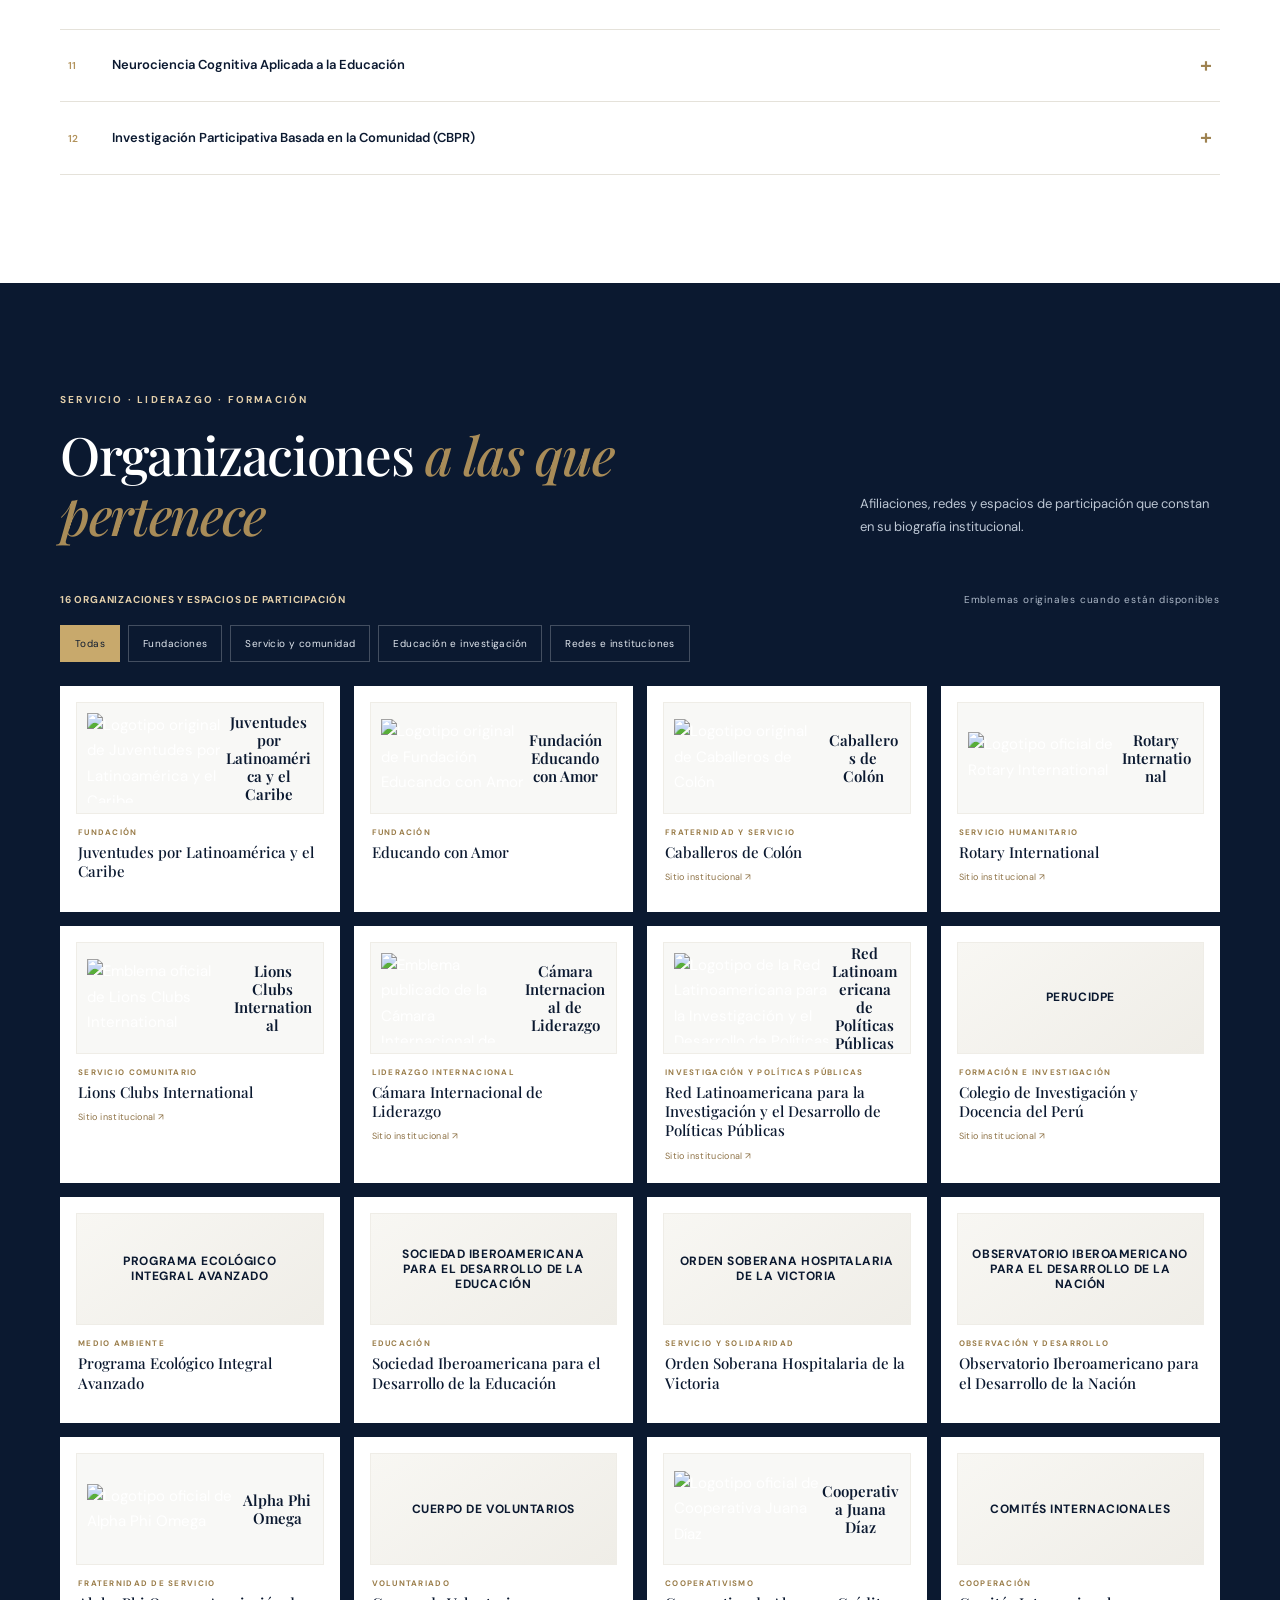
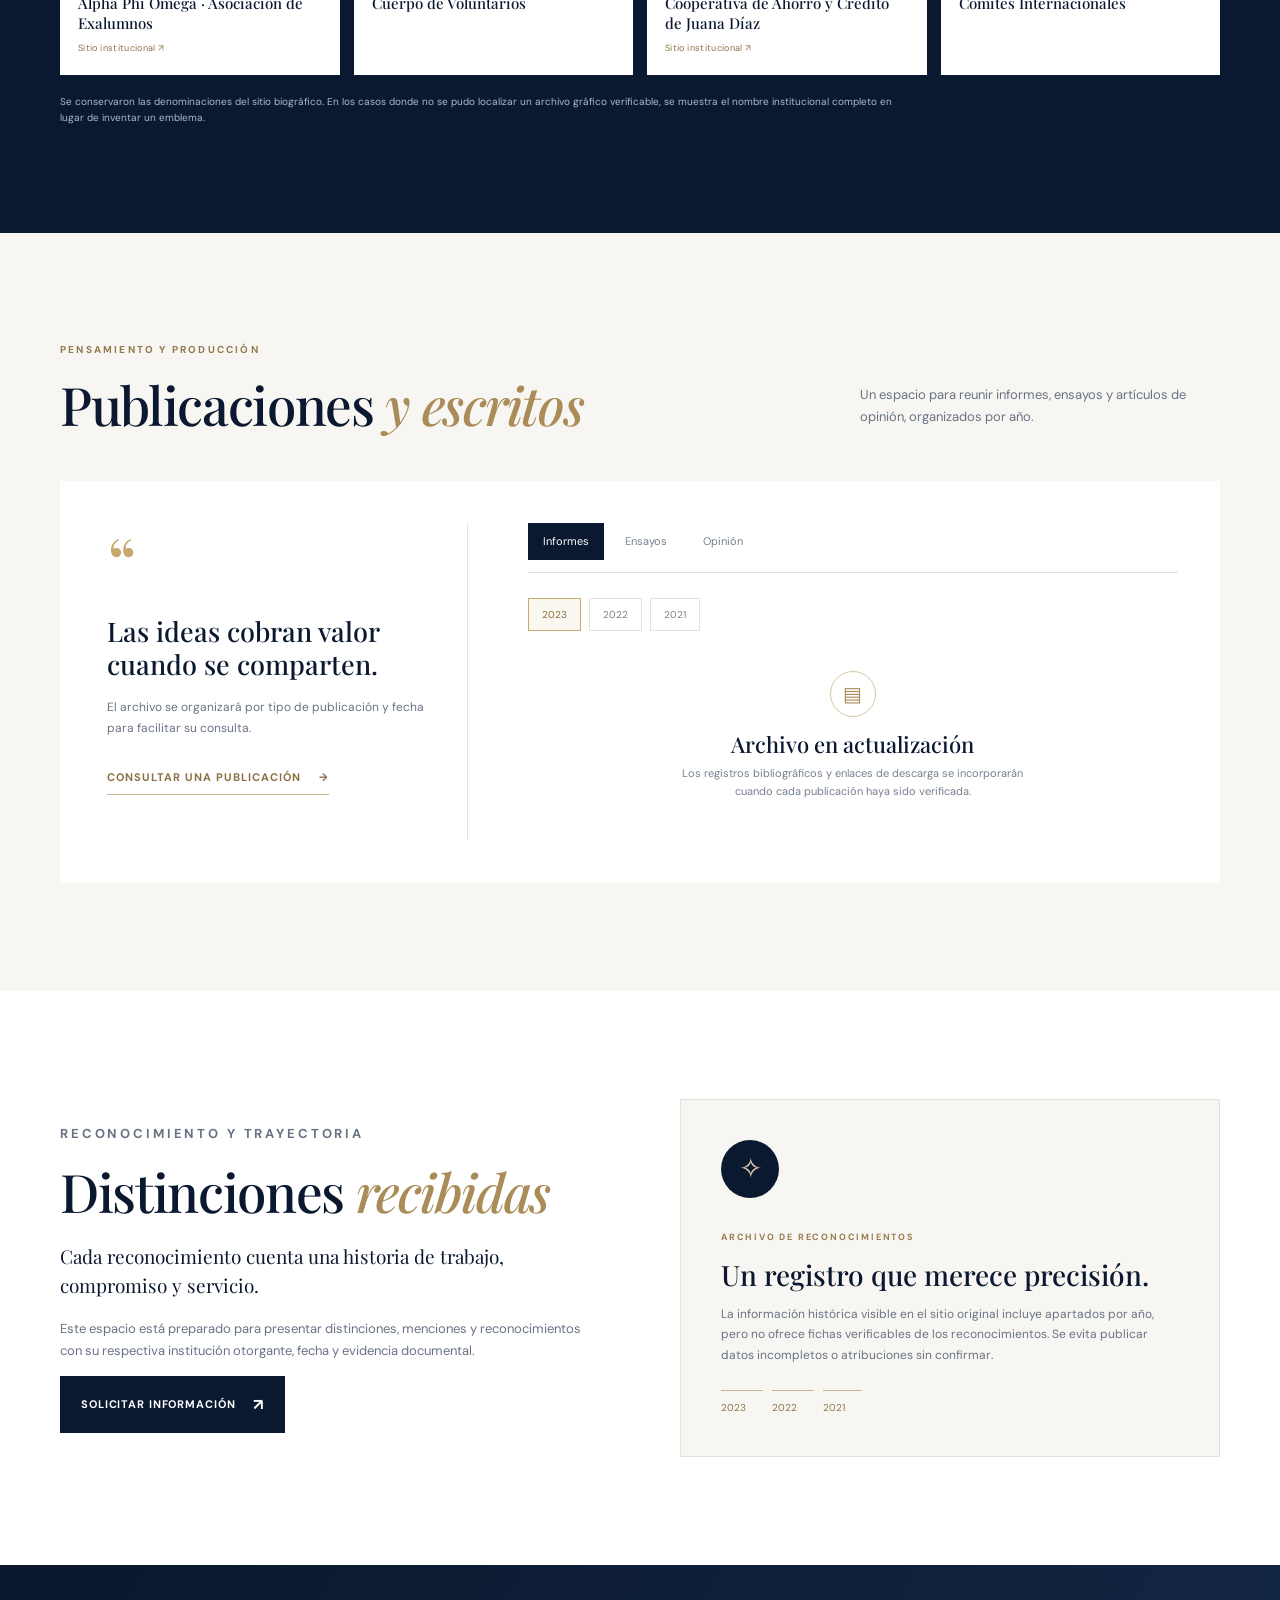
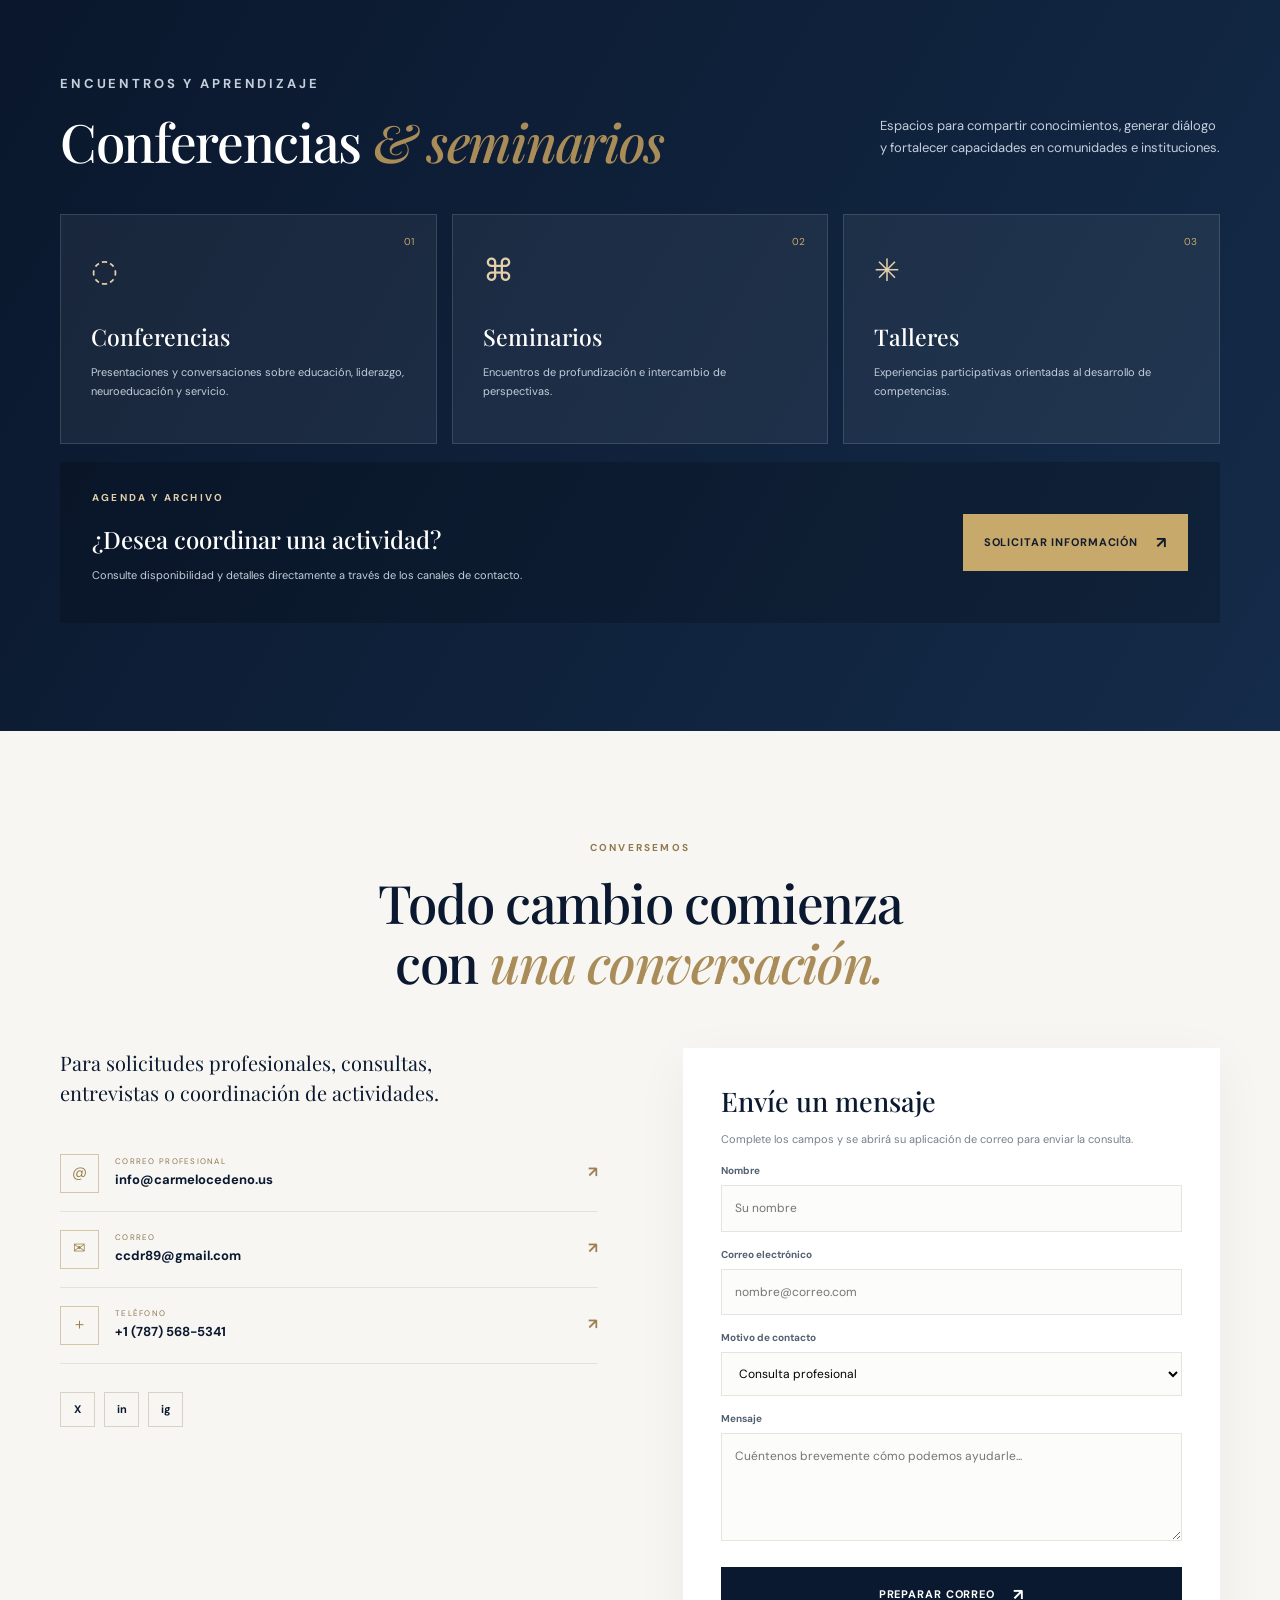
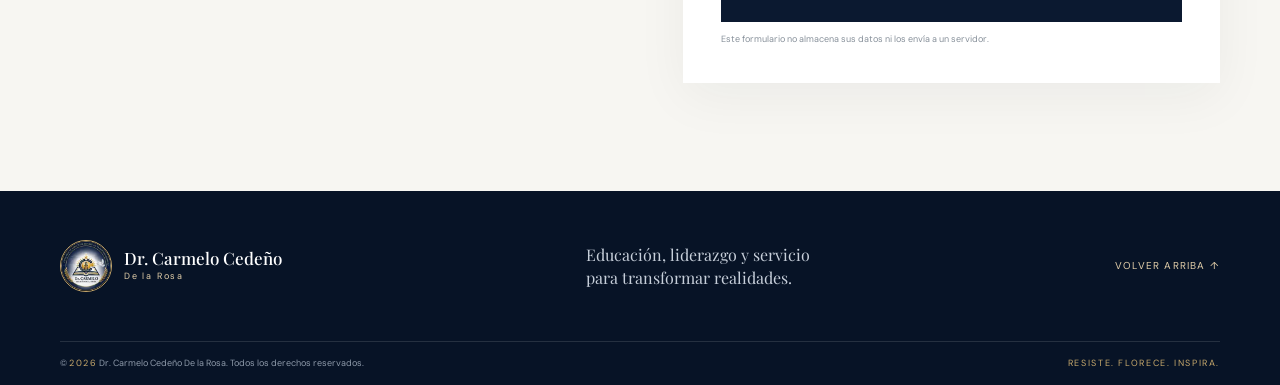
==== commit 50b90757: "Add original enhanced portrait and restore organization logo gallery" ====
--- a/public/index.html
+++ b/public/index.html
@@ -96,8 +96,7 @@
       <div class="container biography-grid">
         <div class="portrait-wrap">
           <div class="portrait-frame">
-            <img src="https://sites.google.com/sitesv-images-rt/[base64]w1280"
-                 alt="Retrato profesional del Dr. Carmelo Cedeño De la Rosa" loading="lazy">
+            <img src="assets/img/carmelo-portrait.webp" alt="Fotografía original del Dr. Carmelo Cedeño De la Rosa, optimizada para web" loading="eager" decoding="async" fetchpriority="high">
           </div>
           <div class="portrait-caption"><span class="caption-rule"></span><span>EDUCACIÓN · LIDERAZGO · SERVICIO</span></div>
           <div class="portrait-index">01 <span>/</span> PERFIL</div>
@@ -203,46 +202,93 @@
       </div>
     </section>
 
-    <section class="section organizations-section" id="organizaciones">
-      <div class="container">
-        <div class="section-heading section-heading-light">
-          <div><p class="eyebrow eyebrow-light">PARTICIPACIÓN Y COMPROMISO</p><h2>Organizaciones <em>y redes</em></h2></div>
-          <p class="section-intro">Vínculos profesionales, cívicos, comunitarios y religiosos recogidos en el sitio institucional original.</p>
-        </div>
-        <div class="featured-orgs">
-          <article class="org-feature">
-            <div class="org-image"><img src="https://sites.google.com/sitesv-images-rt/AMxu72uo3pCg9M_0I5pF2R6QFeXy4_kbV7P5UMyin0XBxXv_auj2fGoulc4rjy7TQbzBqdB37e6ijSOTlHy8ymeRc1awxu2nHk_Stj9d_a_koTsucIXlZNxevTuzOogP9hXohGEBjg66IQqqdZkluhgIufQ4IMetjWNC7u8ym9k_JamcSfvYyfvOlUls9R9Qc0I=w1280" alt="Emblema de Fundación Internacional Juventudes por Latinoamérica y el Caribe" loading="lazy"></div>
-            <div><span>FUNDACIÓN</span><h3>Juventudes por Latinoamérica y el Caribe</h3></div>
-          </article>
-          <article class="org-feature">
-            <div class="org-image"><img src="https://sites.google.com/sitesv-images-rt/AMxu72sZKyOmsYGoKUJgBVRgo3tQp8KQOoSCmyAUvvvAbAMGpSkhWrrMPTRJjq8BhPejntITC4roQhEjlY_xWPYgSDehgl_FHdD6FGKW_aWEDbRpfWEn4fA_SQVFqb9278Ns1K4BEw5rX1hUOMK8sYM7_GMgJD0M7RXPNB4EysmomUiJcvDvjeQvWIZpUgn6=w1280" alt="Emblema de Fundación Educando con Amor" loading="lazy"></div>
-            <div><span>FUNDACIÓN</span><h3>Educando con Amor</h3></div>
-          </article>
-          <article class="org-feature">
-            <div class="org-image"><img src="https://sites.google.com/sitesv-images-rt/AMxu72vEi3vwZyoIGm6AcuFNnJIkwDcZk1xMvR3YW-_OvLB0Jp382YK_csumK1SUKCnVi867WnCKBQ9XMEAt2KcZ9sujLBXPYxvwWanGxTFNeJtHXZAxWsi8VBpl7DaCHPlXyxQySqxEQKQNMJMVkDIgVAKrDwB7Fu65CC9raH8bwY1D_WtSLqiIBRF8KXHW_Ws=w1280" alt="Emblema de Caballeros de Colón" loading="lazy"></div>
-            <div><span>ORGANIZACIÓN</span><h3>Caballeros de Colón</h3></div>
-          </article>
-        </div>
-        <div class="org-directory">
-          <div class="org-directory-heading"><span class="eyebrow eyebrow-light">DIRECTORIO</span><span>Otras afiliaciones y espacios de participación</span></div>
-          <div class="org-grid">
-            <div class="org-item"><span>RI</span>Rotary International</div>
-            <div class="org-item"><span>LC</span>Lions Club International</div>
-            <div class="org-item"><span>CL</span>Cámara Internacional de Liderazgo</div>
-            <div class="org-item"><span>RP</span>Red Latinoamericana para la Investigación y el Desarrollo de Políticas Públicas</div>
-            <div class="org-item"><span>CD</span>Colegio de Investigación y la Docencia del Perú</div>
-            <div class="org-item"><span>PE</span>Programa Ecológico Integral Avanzado</div>
-            <div class="org-item"><span>SI</span>Sociedad Iberoamericana para el Desarrollo de la Educación</div>
-            <div class="org-item"><span>OV</span>Orden Soberana Hospitalaria de la Victoria</div>
-            <div class="org-item"><span>OI</span>Observatorio Iberoamericano para el Desarrollo de la Nación</div>
-            <div class="org-item"><span>AP</span>Alpha Phi Omega · Asociación de Exalumnos</div>
-            <div class="org-item"><span>CV</span>Cuerpo de Voluntarios</div>
-            <div class="org-item"><span>JC</span>Cooperativa de Ahorro y Crédito de Juana Díaz</div>
-            <div class="org-item"><span>CI</span>Comités Internacionales</div>
-          </div>
-        </div>
-      </div>
-    </section>
+    
+<section class="section organizations-section" id="organizaciones">
+  <div class="container">
+    <div class="section-heading section-heading-light">
+      <div><p class="eyebrow eyebrow-light">SERVICIO · LIDERAZGO · FORMACIÓN</p><h2>Organizaciones <em>a las que pertenece</em></h2></div>
+      <p class="section-intro">Afiliaciones, redes y espacios de participación que constan en su biografía institucional.</p>
+    </div>
+    <div class="org-gallery-top">
+      <span class="org-total">16 organizaciones y espacios de participación</span>
+      <span class="org-gallery-note">Emblemas originales cuando están disponibles</span>
+    </div>
+    <div class="org-filters" role="group" aria-label="Filtrar organizaciones">
+      <button class="org-filter active" type="button" data-org-filter="all" aria-pressed="true">Todas</button>
+      <button class="org-filter" type="button" data-org-filter="fundaciones" aria-pressed="false">Fundaciones</button>
+      <button class="org-filter" type="button" data-org-filter="servicio" aria-pressed="false">Servicio y comunidad</button>
+      <button class="org-filter" type="button" data-org-filter="academia" aria-pressed="false">Educación e investigación</button>
+      <button class="org-filter" type="button" data-org-filter="redes" aria-pressed="false">Redes e instituciones</button>
+    </div>
+    <div class="org-gallery" id="orgGallery">
+      <article class="org-card" data-org-card data-category="fundaciones">
+        <div class="org-logo"><img src="https://sites.google.com/sitesv-images-rt/AMxu72uo3pCg9M_0I5pF2R6QFeXy4_kbV7P5UMyin0XBxXv_auj2fGoulc4rjy7TQbzBqdB37e6ijSOTlHy8ymeRc1awxu2nHk_Stj9d_a_koTsucIXlZNxevTuzOogP9hXohGEBjg66IQqqdZkluhgIufQ4IMetjWNC7u8ym9k_JamcSfvYyfvOlUls9R9Qc0I=w1280" alt="Logotipo original de Juventudes por Latinoamérica y el Caribe" loading="lazy" referrerpolicy="no-referrer" onerror="this.hidden=true;this.nextElementSibling.hidden=false"><span class="org-wordmark" hidden>Juventudes por Latinoamérica y el Caribe</span></div>
+        <div class="org-card-copy"><p>FUNDACIÓN</p><h3>Juventudes por Latinoamérica y el Caribe</h3></div>
+      </article>
+      <article class="org-card" data-org-card data-category="fundaciones">
+        <div class="org-logo"><img src="https://sites.google.com/sitesv-images-rt/AMxu72sZKyOmsYGoKUJgBVRgo3tQp8KQOoSCmyAUvvvAbAMGpSkhWrrMPTRJjq8BhPejntITC4roQhEjlY_xWPYgSDehgl_FHdD6FGKW_aWEDbRpfWEn4fA_SQVFqb9278Ns1K4BEw5rX1hUOMK8sYM7_GMgJD0M7RXPNB4EysmomUiJcvDvjeQvWIZpUgn6=w1280" alt="Logotipo original de Fundación Educando con Amor" loading="lazy" referrerpolicy="no-referrer" onerror="this.hidden=true;this.nextElementSibling.hidden=false"><span class="org-wordmark" hidden>Fundación Educando con Amor</span></div>
+        <div class="org-card-copy"><p>FUNDACIÓN</p><h3>Educando con Amor</h3></div>
+      </article>
+      <article class="org-card" data-org-card data-category="servicio">
+        <div class="org-logo"><img src="https://sites.google.com/sitesv-images-rt/AMxu72vEi3vwZyoIGm6AcuFNnJIkwDcZk1xMvR3YW-_OvLB0Jp382YK_csumK1SUKCnVi867WnCKBQ9XMEAt2KcZ9sujLBXPYxvwWanGxTFNeJtHXZAxWsi8VBpl7DaCHPlXyxQySqxEQKQNMJMVkDIgVAKrDwB7Fu65CC9raH8bwY1D_WtSLqiIBRF8KXHW_Ws=w1280" alt="Logotipo original de Caballeros de Colón" loading="lazy" referrerpolicy="no-referrer" onerror="this.hidden=true;this.nextElementSibling.hidden=false"><span class="org-wordmark" hidden>Caballeros de Colón</span></div>
+        <div class="org-card-copy"><p>FRATERNIDAD Y SERVICIO</p><h3>Caballeros de Colón</h3><a href="https://www.kofc.org/" target="_blank" rel="noopener">Sitio institucional ↗</a></div>
+      </article>
+      <article class="org-card" data-org-card data-category="servicio">
+        <div class="org-logo"><img src="https://edge.sitecorecloud.io/rotaryinter069c-rotary3836-prod8518-4439/media/project/rotary/rotary-org/news-and-stories/media-resources/image.webp?h=463&amp;iar=0&amp;w=618" alt="Logotipo oficial de Rotary International" loading="lazy" referrerpolicy="no-referrer" onerror="this.hidden=true;this.nextElementSibling.hidden=false"><span class="org-wordmark" hidden>Rotary International</span></div>
+        <div class="org-card-copy"><p>SERVICIO HUMANITARIO</p><h3>Rotary International</h3><a href="https://www.rotary.org/" target="_blank" rel="noopener">Sitio institucional ↗</a></div>
+      </article>
+      <article class="org-card" data-org-card data-category="servicio">
+        <div class="org-logo"><img src="https://www.lionsclubs.org/sites/default/files/division/marketing/brand/logos/Cards_Emblem_2Color.jpg" alt="Emblema oficial de Lions Clubs International" loading="lazy" referrerpolicy="no-referrer" onerror="this.hidden=true;this.nextElementSibling.hidden=false"><span class="org-wordmark" hidden>Lions Clubs International</span></div>
+        <div class="org-card-copy"><p>SERVICIO COMUNITARIO</p><h3>Lions Clubs International</h3><a href="https://www.lionsclubs.org/" target="_blank" rel="noopener">Sitio institucional ↗</a></div>
+      </article>
+      <article class="org-card" data-org-card data-category="redes">
+        <div class="org-logo"><img src="https://adamtec.es/blog/i/img8238_1.jpg" alt="Emblema publicado de la Cámara Internacional de Liderazgo" loading="lazy" referrerpolicy="no-referrer" onerror="this.hidden=true;this.nextElementSibling.hidden=false"><span class="org-wordmark" hidden>Cámara Internacional de Liderazgo</span></div>
+        <div class="org-card-copy"><p>LIDERAZGO INTERNACIONAL</p><h3>Cámara Internacional de Liderazgo</h3><a href="https://cilglobal.org/" target="_blank" rel="noopener">Sitio institucional ↗</a></div>
+      </article>
+      <article class="org-card" data-org-card data-category="redes">
+        <div class="org-logo"><img src="https://aprendeenred.redlatampp.org/pluginfile.php/1/theme_moove/logo/1767845116/logo%20final.png" alt="Logotipo de la Red Latinoamericana para la Investigación y el Desarrollo de Políticas Públicas" loading="lazy" referrerpolicy="no-referrer" onerror="this.hidden=true;this.nextElementSibling.hidden=false"><span class="org-wordmark" hidden>Red Latinoamericana de Políticas Públicas</span></div>
+        <div class="org-card-copy"><p>INVESTIGACIÓN Y POLÍTICAS PÚBLICAS</p><h3>Red Latinoamericana para la Investigación y el Desarrollo de Políticas Públicas</h3><a href="https://redlatampp.org/" target="_blank" rel="noopener">Sitio institucional ↗</a></div>
+      </article>
+      <article class="org-card" data-org-card data-category="academia">
+        <div class="org-logo org-logo-text"><span class="org-wordmark">PERUCIDPE</span></div>
+        <div class="org-card-copy"><p>FORMACIÓN E INVESTIGACIÓN</p><h3>Colegio de Investigación y Docencia del Perú</h3><a href="https://perucidpe.com/" target="_blank" rel="noopener">Sitio institucional ↗</a></div>
+      </article>
+      <article class="org-card" data-org-card data-category="academia">
+        <div class="org-logo org-logo-text"><span class="org-wordmark">Programa Ecológico Integral Avanzado</span></div>
+        <div class="org-card-copy"><p>MEDIO AMBIENTE</p><h3>Programa Ecológico Integral Avanzado</h3></div>
+      </article>
+      <article class="org-card" data-org-card data-category="academia">
+        <div class="org-logo org-logo-text"><span class="org-wordmark">Sociedad Iberoamericana para el Desarrollo de la Educación</span></div>
+        <div class="org-card-copy"><p>EDUCACIÓN</p><h3>Sociedad Iberoamericana para el Desarrollo de la Educación</h3></div>
+      </article>
+      <article class="org-card" data-org-card data-category="servicio">
+        <div class="org-logo org-logo-text"><span class="org-wordmark">Orden Soberana Hospitalaria de la Victoria</span></div>
+        <div class="org-card-copy"><p>SERVICIO Y SOLIDARIDAD</p><h3>Orden Soberana Hospitalaria de la Victoria</h3></div>
+      </article>
+      <article class="org-card" data-org-card data-category="redes">
+        <div class="org-logo org-logo-text"><span class="org-wordmark">Observatorio Iberoamericano para el Desarrollo de la Nación</span></div>
+        <div class="org-card-copy"><p>OBSERVACIÓN Y DESARROLLO</p><h3>Observatorio Iberoamericano para el Desarrollo de la Nación</h3></div>
+      </article>
+      <article class="org-card" data-org-card data-category="servicio">
+        <div class="org-logo"><img src="https://apo.org/wp-content/uploads/2026/07/apo-website-logo-round-white-300-300.png" alt="Logotipo oficial de Alpha Phi Omega" loading="lazy" referrerpolicy="no-referrer" onerror="this.hidden=true;this.nextElementSibling.hidden=false"><span class="org-wordmark" hidden>Alpha Phi Omega</span></div>
+        <div class="org-card-copy"><p>FRATERNIDAD DE SERVICIO</p><h3>Alpha Phi Omega · Asociación de Exalumnos</h3><a href="https://apo.org/" target="_blank" rel="noopener">Sitio institucional ↗</a></div>
+      </article>
+      <article class="org-card" data-org-card data-category="servicio">
+        <div class="org-logo org-logo-text"><span class="org-wordmark">Cuerpo de Voluntarios</span></div>
+        <div class="org-card-copy"><p>VOLUNTARIADO</p><h3>Cuerpo de Voluntarios</h3></div>
+      </article>
+      <article class="org-card" data-org-card data-category="servicio">
+        <div class="org-logo"><img src="https://static.wixstatic.com/media/9e4796_8d13a4d44c57442a97304ffe99d5bd1c~mv2_d_2667_2667_s_4_2.png" alt="Logotipo oficial de Cooperativa Juana Díaz" loading="lazy" referrerpolicy="no-referrer" onerror="this.hidden=true;this.nextElementSibling.hidden=false"><span class="org-wordmark" hidden>Cooperativa Juana Díaz</span></div>
+        <div class="org-card-copy"><p>COOPERATIVISMO</p><h3>Cooperativa de Ahorro y Crédito de Juana Díaz</h3><a href="https://www.coopjuanadiaz.com/" target="_blank" rel="noopener">Sitio institucional ↗</a></div>
+      </article>
+      <article class="org-card" data-org-card data-category="redes">
+        <div class="org-logo org-logo-text"><span class="org-wordmark">Comités Internacionales</span></div>
+        <div class="org-card-copy"><p>COOPERACIÓN</p><h3>Comités Internacionales</h3></div>
+      </article>
+    </div>
+    <p class="org-source-note">Se conservaron las denominaciones del sitio biográfico. En los casos donde no se pudo localizar un archivo gráfico verificable, se muestra el nombre institucional completo en lugar de inventar un emblema.</p>
+  </div>
+</section>
 
     <section class="section publications-section" id="publicaciones">
       <div class="container">
--- a/public/assets/css/styles.css
+++ b/public/assets/css/styles.css
@@ -17,4 +17,31 @@
 @media(max-width:1050px){.main-nav{gap:9px}.nav-link{font-size:10px}.brand{min-width:180px}.service-grid{grid-template-columns:1.2fr repeat(3,1fr)}.academic-columns{grid-template-columns:repeat(2,1fr)}}
 @media(max-width:820px){.topline-links a:first-child{display:none}.nav-wrap{height:72px}.menu-toggle{display:block}.main-nav{display:none;position:absolute;top:72px;left:0;right:0;background:var(--navy);padding:12px 24px 22px;flex-direction:column;align-items:stretch;gap:0}.main-nav.open{display:flex}.nav-link{font-size:12px;padding:12px 4px;border-bottom:1px solid #ffffff18}.nav-contact{border:0}.hero{min-height:600px}.service-grid{grid-template-columns:repeat(3,1fr)}.service-intro{grid-column:1/-1;grid-row:auto;padding:0 0 22px}.service-card{border:1px solid var(--line);margin:-.5px}.biography-grid{grid-template-columns:1fr;gap:40px}.portrait-wrap{width:min(440px,100%);margin:auto}.section{padding:80px 0}.section-heading,.conference-heading{align-items:start;flex-direction:column;gap:15px}.featured-orgs{grid-template-columns:1fr}.org-grid{grid-template-columns:repeat(2,1fr)}.publication-layout{grid-template-columns:1fr;gap:28px;padding:28px}.publication-aside{border:0;border-bottom:1px solid var(--line);padding-bottom:25px}.distinctions-grid,.contact-grid{grid-template-columns:1fr;gap:40px}}
 @media(max-width:560px){.container{width:calc(100% - 34px)}.topline{font-size:8px}.topline-links{font-size:9px}.brand-mark{width:42px;height:42px;flex-basis:42px}.brand-copy strong{font-size:14px}.hero{min-height:590px}.hero h1{font-size:47px}.hero-lead{font-size:17px}.hero-roles{font-size:10px;max-width:300px}.hero-actions{flex-direction:column;width:min(300px,100%)}.hero-motto{margin-top:44px;font-size:8px}.service-grid{grid-template-columns:repeat(2,1fr);padding:25px 0}.service-card{min-height:100px;padding:14px}.section{padding:65px 0}.bio-copy h2,.section h2,.conference-heading h2,.contact-heading h2{font-size:37px}.credential-list,.academic-columns,.conference-cards{grid-template-columns:1fr}.academic-feature{grid-template-columns:1fr;gap:14px;padding:27px 24px}.academic-feature h3{font-size:22px}.feature-seal{position:absolute;right:22px;top:22px;width:54px;height:54px;font-size:17px}.details-heading,.org-directory-heading,.conference-cta,.footer-main{align-items:start;flex-direction:column}.accordion-item summary{gap:12px;font-size:11px}.accordion-body{padding:0 25px 18px 38px}.org-grid{grid-template-columns:1fr}.org-image{width:80px;height:80px;flex-basis:80px}.publication-layout{padding:22px}.pub-tabs{gap:0}.pub-tab{padding:9px 11px}.contact-form{padding:25px 20px}.footer-bottom{flex-direction:column}.floating-search{right:14px;bottom:14px;width:42px;height:42px}.search-box{padding:28px 20px}.search-box h2{font-size:25px}.desktop-only{display:none}}
-@media(prefers-reduced-motion:reduce){html{scroll-behavior:auto}*,*:before,*:after{animation-duration:.01ms!important;animation-iteration-count:1!important;transition-duration:.01ms!important}}+@media(prefers-reduced-motion:reduce){html{scroll-behavior:auto}*,*:before,*:after{animation-duration:.01ms!important;animation-iteration-count:1!important;transition-duration:.01ms!important}}
+
+/* Gallery of institutional affiliations */
+.portrait-frame{aspect-ratio:.92}
+.portrait-frame img{object-fit:cover;object-position:center 35%;width:100%;height:100%;display:block}
+.org-gallery-top{display:flex;justify-content:space-between;align-items:center;gap:16px;margin:0 0 17px;color:#d7dfeb;font-size:10px;letter-spacing:.08em}
+.org-total{color:var(--gold2);font-weight:700;text-transform:uppercase}
+.org-gallery-note{color:#aeb9c8}
+.org-filters{display:flex;flex-wrap:wrap;gap:8px;margin:0 0 24px}
+.org-filter{border:1px solid #ffffff3b;background:transparent;color:#e3e9f0;padding:9px 14px;font-size:10px;letter-spacing:.04em;cursor:pointer;transition:.2s}
+.org-filter:hover,.org-filter.active{background:var(--gold);border-color:var(--gold);color:#101d31}
+.org-gallery{display:grid;grid-template-columns:repeat(4,minmax(0,1fr));gap:14px}
+.org-card{min-width:0;background:#fff;border:1px solid #ffffff20;padding:15px;display:flex;flex-direction:column;gap:0;min-height:226px;transition:transform .22s ease,box-shadow .22s ease}
+.org-card:hover{transform:translateY(-4px);box-shadow:0 14px 28px #0003}
+.org-card[hidden]{display:none!important}
+.org-logo{height:112px;width:100%;display:flex;align-items:center;justify-content:center;padding:10px;background:#f8f8f6;border:1px solid #efede7;overflow:hidden}
+.org-logo img{display:block;max-width:100%;max-height:100%;width:auto;height:auto;object-fit:contain}
+.org-logo-text{background:linear-gradient(145deg,#f8f7f3,#efede7);padding:14px}
+.org-wordmark{max-width:100%;font:600 15px/1.2 var(--serif);color:var(--navy);text-align:center;overflow-wrap:anywhere}
+.org-logo-text .org-wordmark{font:700 12px/1.25 var(--sans);letter-spacing:.045em;text-transform:uppercase}
+.org-card-copy{padding:13px 2px 0}
+.org-card-copy p{margin:0 0 6px;color:#9a7d4a;font-size:8px;line-height:1.3;letter-spacing:.16em;font-weight:700;text-transform:uppercase}
+.org-card-copy h3{font:500 15px/1.28 var(--serif);color:var(--navy);margin:0}
+.org-card-copy a{display:inline-block;margin-top:8px;color:#8d7145;font-size:9px;letter-spacing:.04em}
+.org-source-note{margin:19px 0 0;color:#aeb9c8;font-size:10px;line-height:1.55;max-width:850px}
+@media(max-width:1050px){.org-gallery{grid-template-columns:repeat(3,minmax(0,1fr))}}
+@media(max-width:820px){.org-gallery{grid-template-columns:repeat(2,minmax(0,1fr))}.org-gallery-top{align-items:flex-start;flex-direction:column;gap:5px}}
+@media(max-width:560px){.org-gallery{grid-template-columns:repeat(2,minmax(0,1fr));gap:9px}.org-card{padding:10px;min-height:208px}.org-logo{height:88px;padding:7px}.org-card-copy h3{font-size:13px}.org-filter{padding:8px 10px;font-size:9px}.org-wordmark{font-size:13px}.org-logo-text .org-wordmark{font-size:10px}}
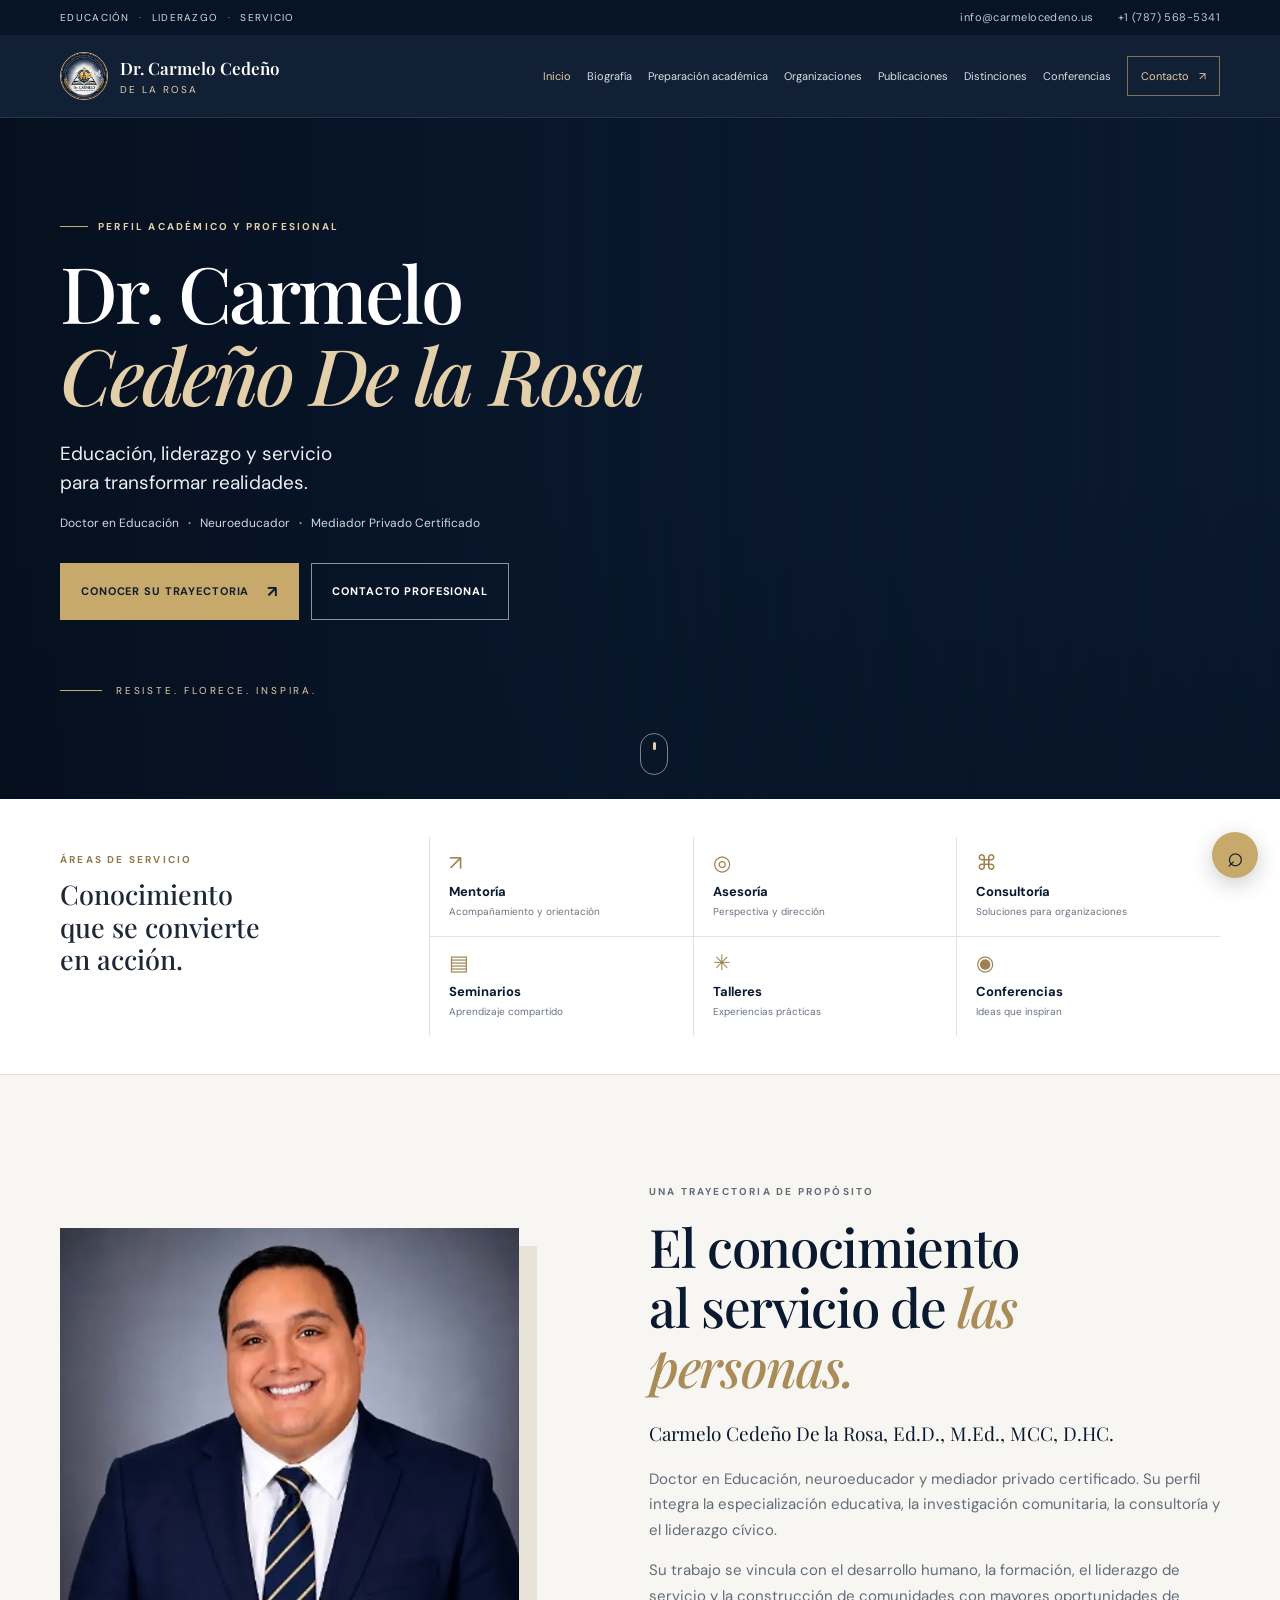
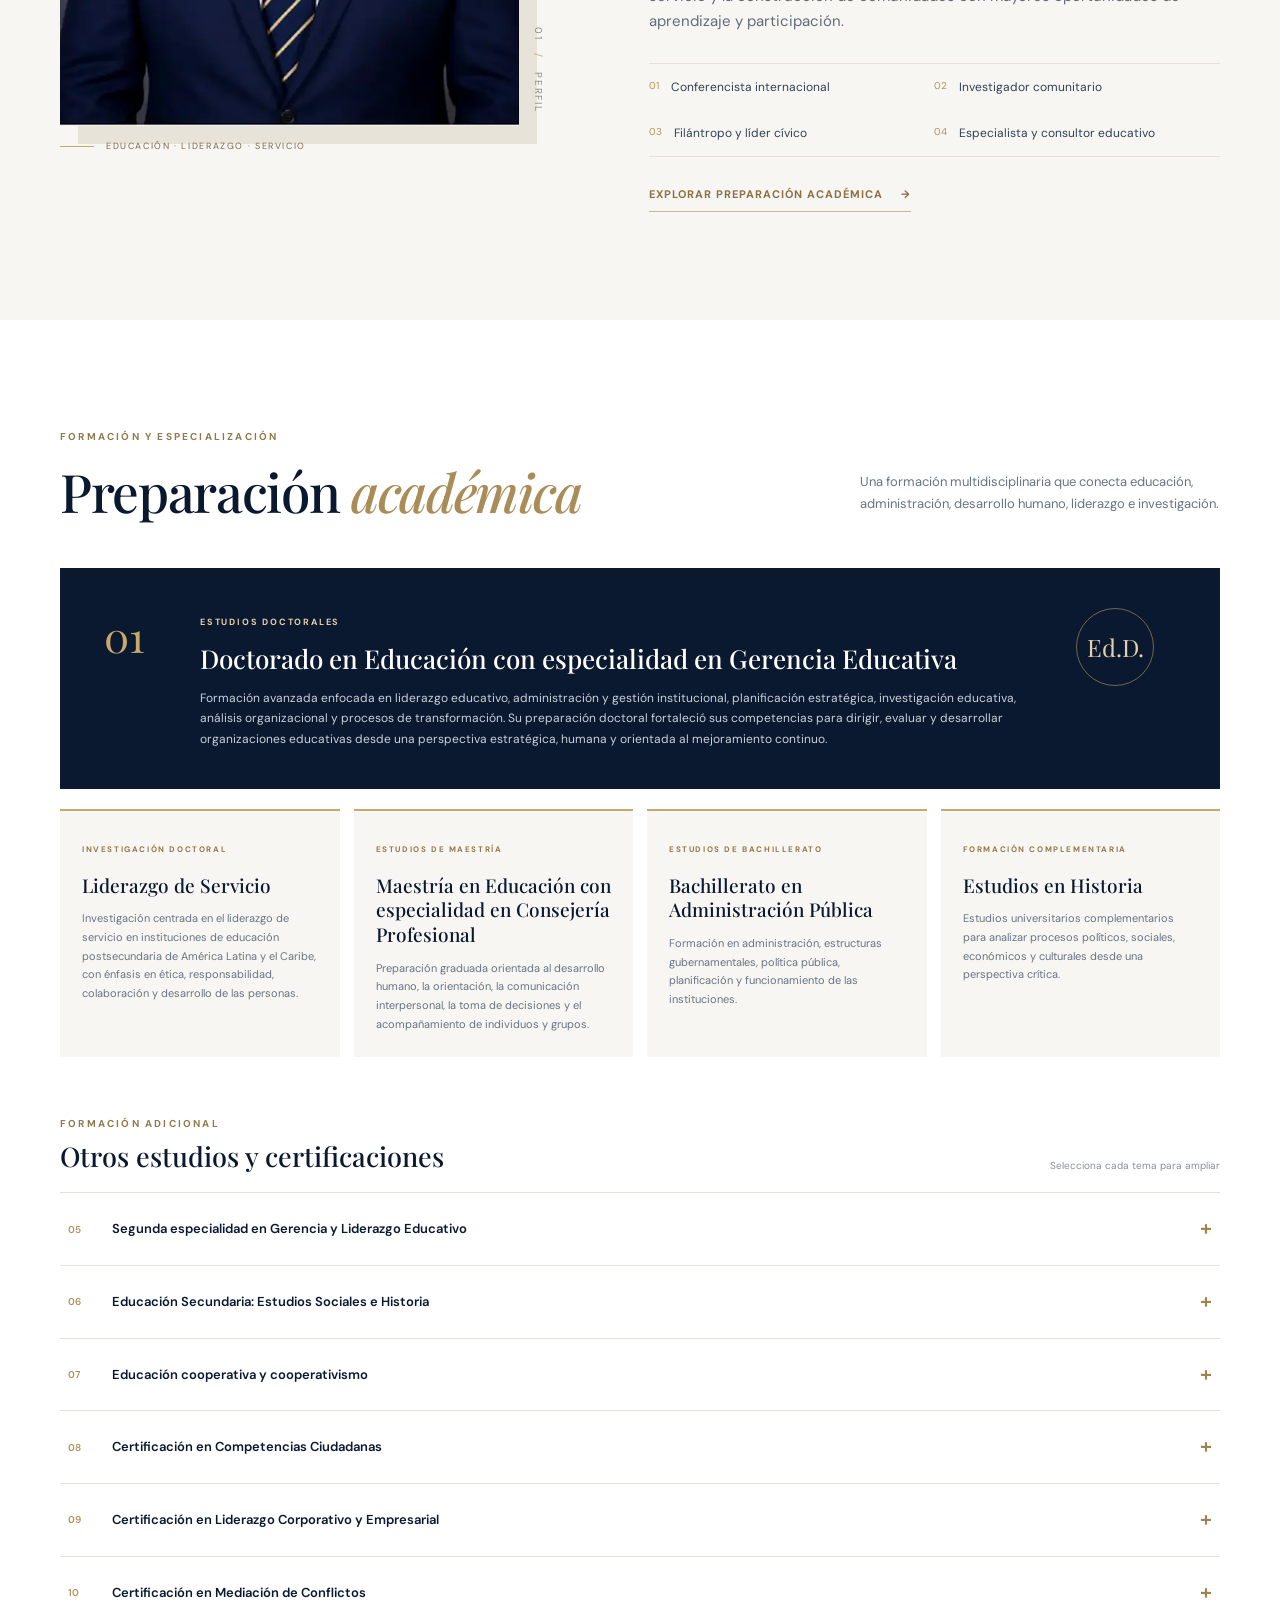
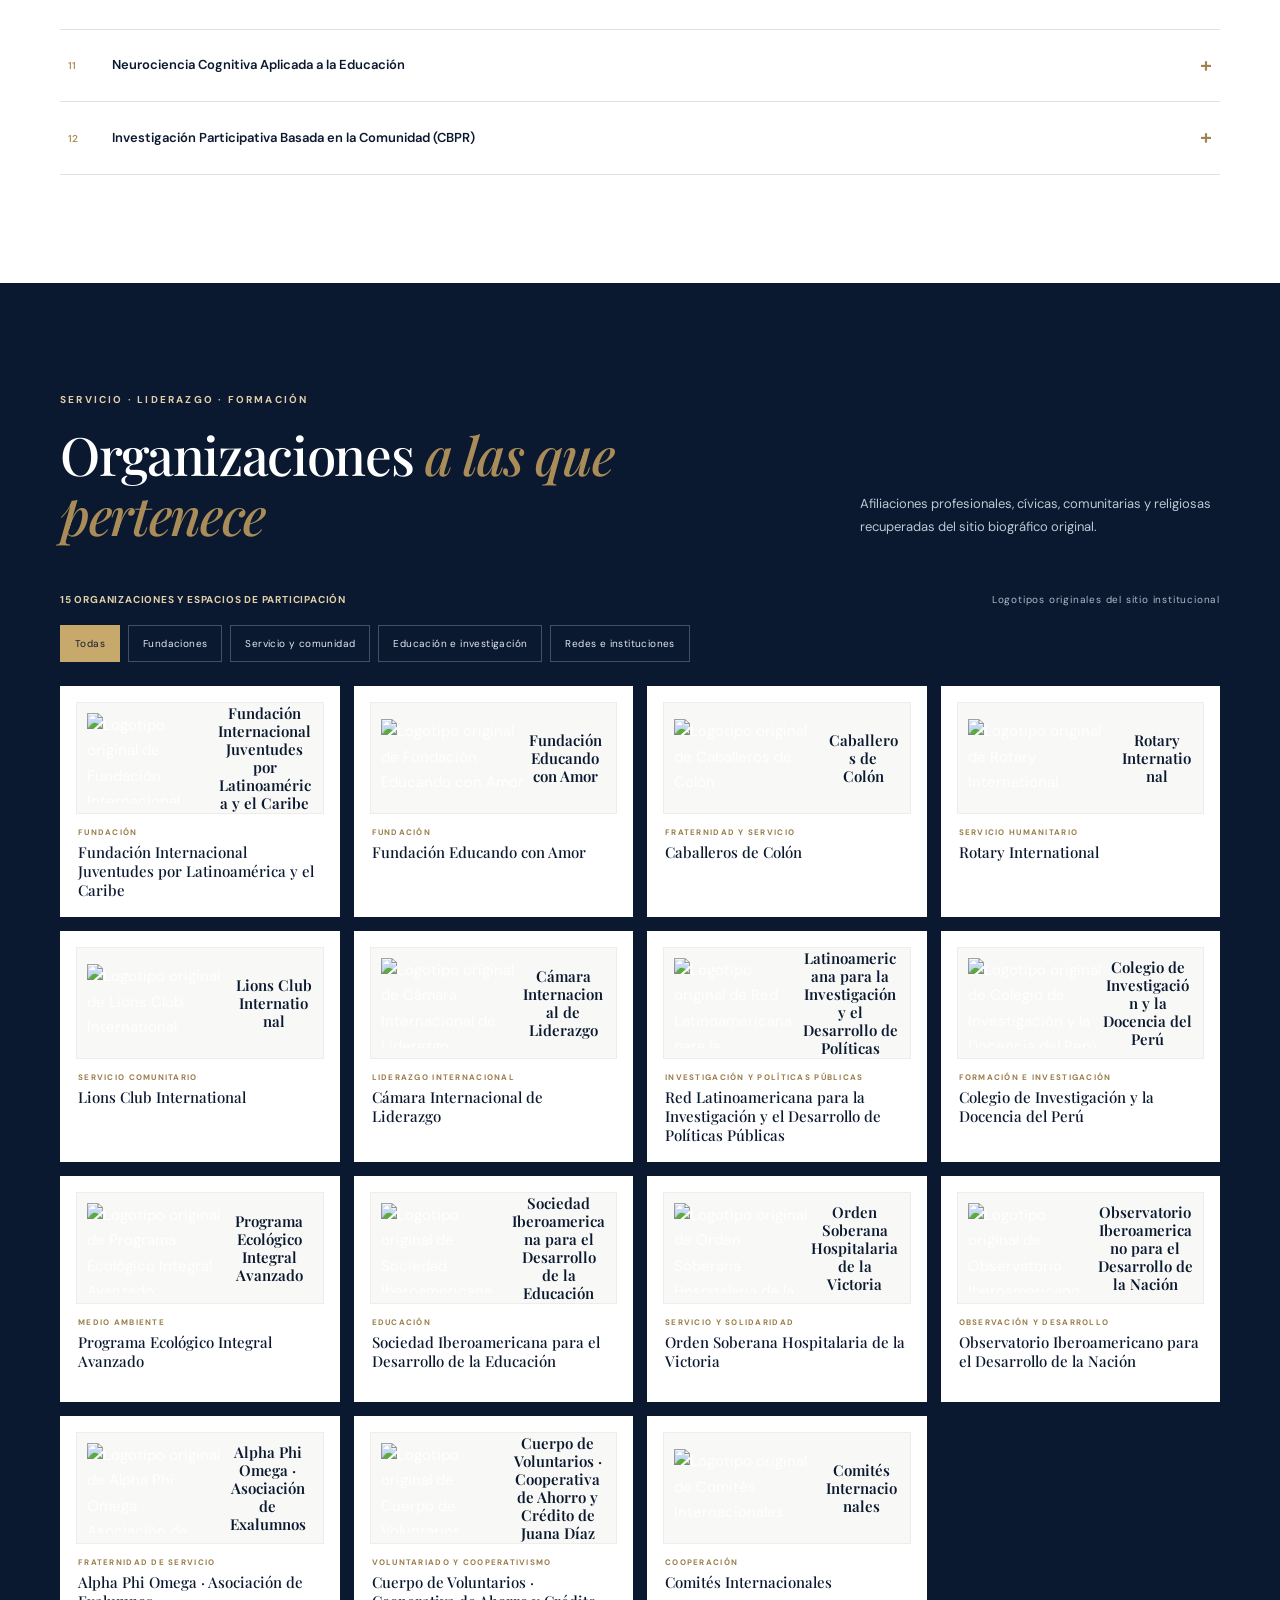
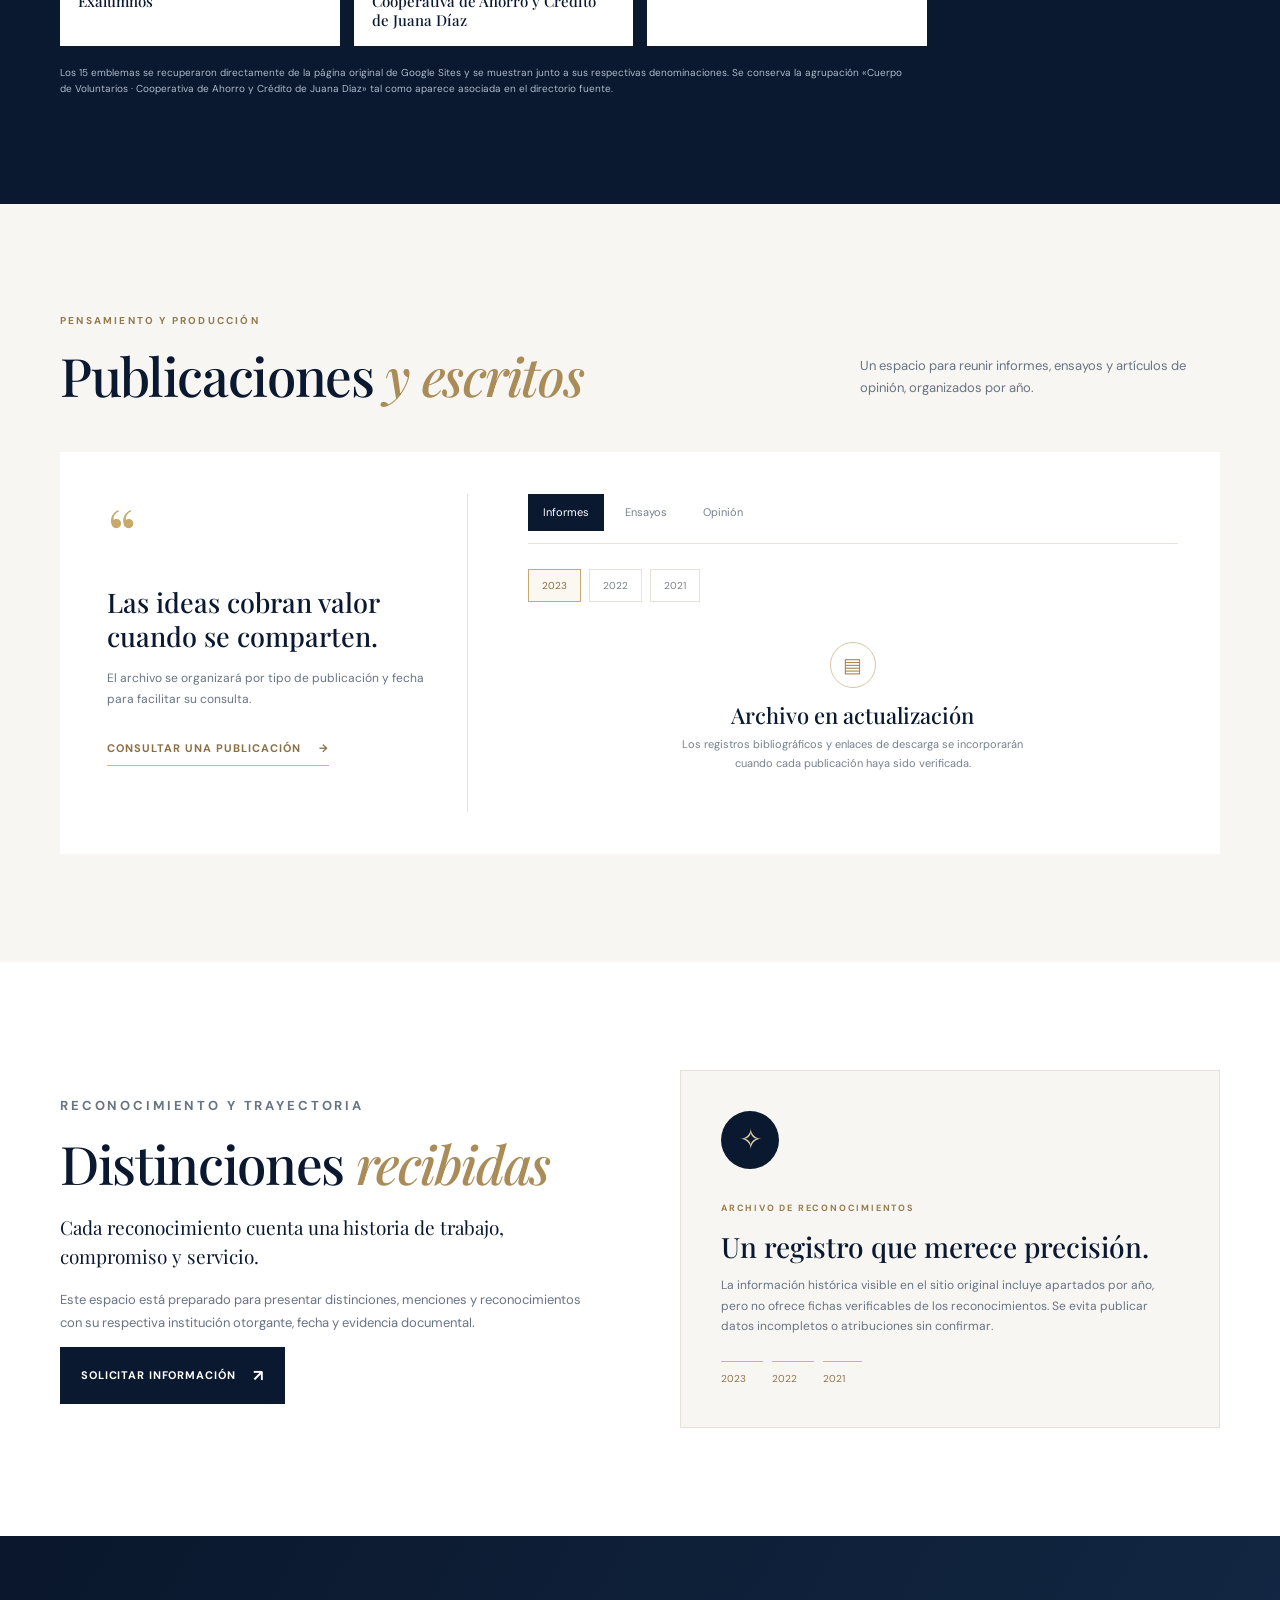
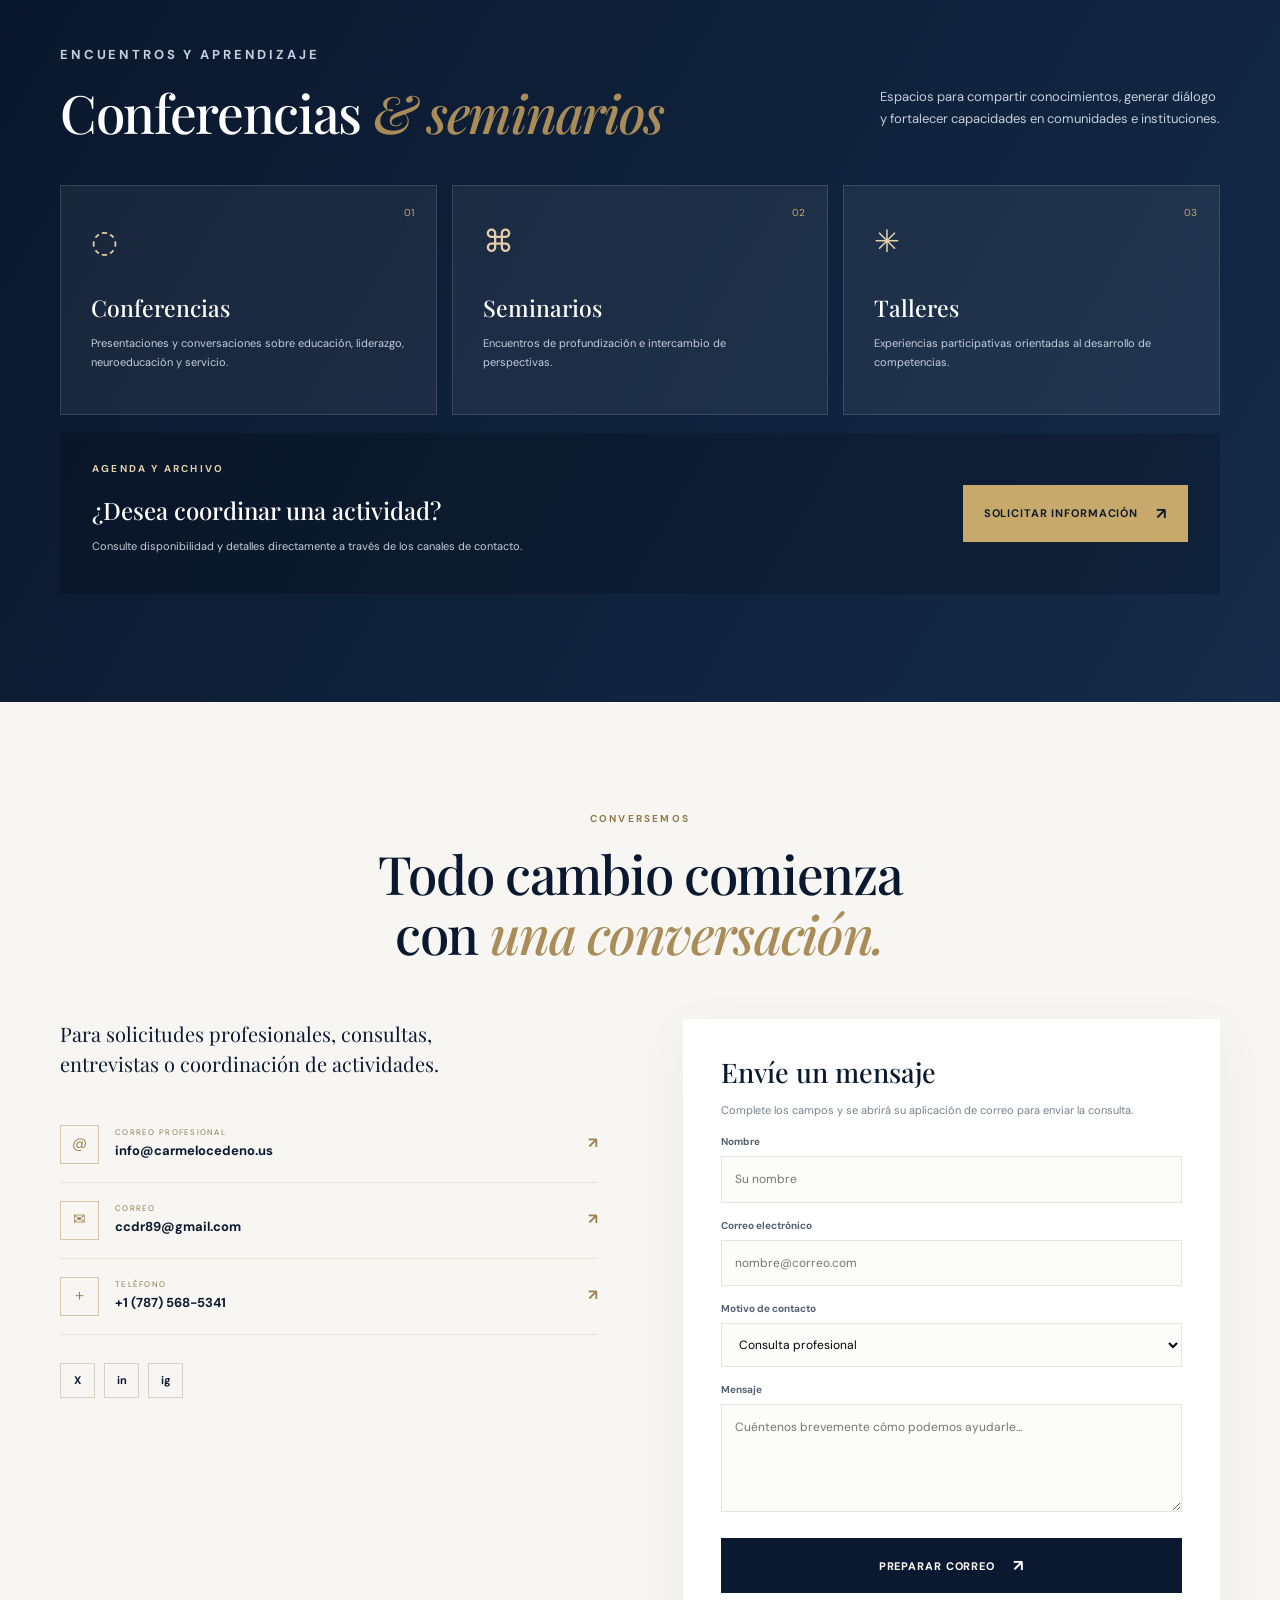
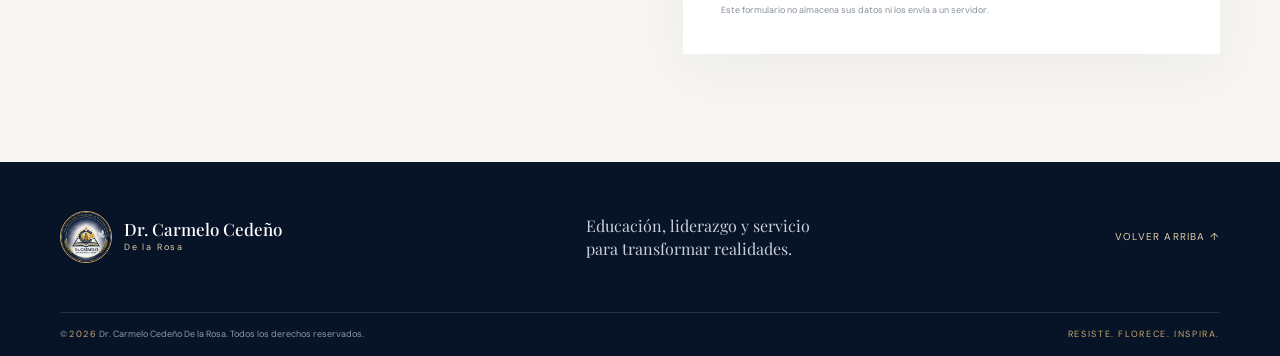
==== commit 3a5ab554: "Replace organization placeholders with original Google Sites emblems" ====
--- a/public/index.html
+++ b/public/index.html
@@ -203,15 +203,16 @@
     </section>
 
     
+
 <section class="section organizations-section" id="organizaciones">
   <div class="container">
     <div class="section-heading section-heading-light">
       <div><p class="eyebrow eyebrow-light">SERVICIO · LIDERAZGO · FORMACIÓN</p><h2>Organizaciones <em>a las que pertenece</em></h2></div>
-      <p class="section-intro">Afiliaciones, redes y espacios de participación que constan en su biografía institucional.</p>
+      <p class="section-intro">Afiliaciones profesionales, cívicas, comunitarias y religiosas recuperadas del sitio biográfico original.</p>
     </div>
     <div class="org-gallery-top">
-      <span class="org-total">16 organizaciones y espacios de participación</span>
-      <span class="org-gallery-note">Emblemas originales cuando están disponibles</span>
+      <span class="org-total">15 organizaciones y espacios de participación</span>
+      <span class="org-gallery-note">Logotipos originales del sitio institucional</span>
     </div>
     <div class="org-filters" role="group" aria-label="Filtrar organizaciones">
       <button class="org-filter active" type="button" data-org-filter="all" aria-pressed="true">Todas</button>
@@ -222,71 +223,112 @@
     </div>
     <div class="org-gallery" id="orgGallery">
       <article class="org-card" data-org-card data-category="fundaciones">
-        <div class="org-logo"><img src="https://sites.google.com/sitesv-images-rt/AMxu72uo3pCg9M_0I5pF2R6QFeXy4_kbV7P5UMyin0XBxXv_auj2fGoulc4rjy7TQbzBqdB37e6ijSOTlHy8ymeRc1awxu2nHk_Stj9d_a_koTsucIXlZNxevTuzOogP9hXohGEBjg66IQqqdZkluhgIufQ4IMetjWNC7u8ym9k_JamcSfvYyfvOlUls9R9Qc0I=w1280" alt="Logotipo original de Juventudes por Latinoamérica y el Caribe" loading="lazy" referrerpolicy="no-referrer" onerror="this.hidden=true;this.nextElementSibling.hidden=false"><span class="org-wordmark" hidden>Juventudes por Latinoamérica y el Caribe</span></div>
-        <div class="org-card-copy"><p>FUNDACIÓN</p><h3>Juventudes por Latinoamérica y el Caribe</h3></div>
+        <div class="org-logo">
+          <img src="https://sites.google.com/sitesv-images-rt/AMxu72ucazB8ezXPgcBrXiJimbIcgFzblvoCOG_0BUmXG4bg4xtOYNeQPy0jgmZdO4mmHfqoPb5RQ4g4jSIFxtvKlEJ9wQA8ttxAvgethhlnyNhhgtlQP6-LJa_-57Njl2vpyNAgXFJ4UcULDICqVX27NZ05uFo_sIfMml9dmwnKsHqrO_PBHfmksAandVzqjQ=w1280" alt="Logotipo original de Fundación Internacional Juventudes por Latinoamérica y el Caribe" loading="lazy" decoding="async" referrerpolicy="no-referrer" onerror="this.hidden=true;this.nextElementSibling.hidden=false">
+          <span class="org-wordmark" hidden>Fundación Internacional Juventudes por Latinoamérica y el Caribe</span>
+        </div>
+        <div class="org-card-copy"><p>FUNDACIÓN</p><h3>Fundación Internacional Juventudes por Latinoamérica y el Caribe</h3></div>
       </article>
       <article class="org-card" data-org-card data-category="fundaciones">
-        <div class="org-logo"><img src="https://sites.google.com/sitesv-images-rt/AMxu72sZKyOmsYGoKUJgBVRgo3tQp8KQOoSCmyAUvvvAbAMGpSkhWrrMPTRJjq8BhPejntITC4roQhEjlY_xWPYgSDehgl_FHdD6FGKW_aWEDbRpfWEn4fA_SQVFqb9278Ns1K4BEw5rX1hUOMK8sYM7_GMgJD0M7RXPNB4EysmomUiJcvDvjeQvWIZpUgn6=w1280" alt="Logotipo original de Fundación Educando con Amor" loading="lazy" referrerpolicy="no-referrer" onerror="this.hidden=true;this.nextElementSibling.hidden=false"><span class="org-wordmark" hidden>Fundación Educando con Amor</span></div>
-        <div class="org-card-copy"><p>FUNDACIÓN</p><h3>Educando con Amor</h3></div>
-      </article>
-      <article class="org-card" data-org-card data-category="servicio">
-        <div class="org-logo"><img src="https://sites.google.com/sitesv-images-rt/AMxu72vEi3vwZyoIGm6AcuFNnJIkwDcZk1xMvR3YW-_OvLB0Jp382YK_csumK1SUKCnVi867WnCKBQ9XMEAt2KcZ9sujLBXPYxvwWanGxTFNeJtHXZAxWsi8VBpl7DaCHPlXyxQySqxEQKQNMJMVkDIgVAKrDwB7Fu65CC9raH8bwY1D_WtSLqiIBRF8KXHW_Ws=w1280" alt="Logotipo original de Caballeros de Colón" loading="lazy" referrerpolicy="no-referrer" onerror="this.hidden=true;this.nextElementSibling.hidden=false"><span class="org-wordmark" hidden>Caballeros de Colón</span></div>
-        <div class="org-card-copy"><p>FRATERNIDAD Y SERVICIO</p><h3>Caballeros de Colón</h3><a href="https://www.kofc.org/" target="_blank" rel="noopener">Sitio institucional ↗</a></div>
-      </article>
-      <article class="org-card" data-org-card data-category="servicio">
-        <div class="org-logo"><img src="https://edge.sitecorecloud.io/rotaryinter069c-rotary3836-prod8518-4439/media/project/rotary/rotary-org/news-and-stories/media-resources/image.webp?h=463&amp;iar=0&amp;w=618" alt="Logotipo oficial de Rotary International" loading="lazy" referrerpolicy="no-referrer" onerror="this.hidden=true;this.nextElementSibling.hidden=false"><span class="org-wordmark" hidden>Rotary International</span></div>
-        <div class="org-card-copy"><p>SERVICIO HUMANITARIO</p><h3>Rotary International</h3><a href="https://www.rotary.org/" target="_blank" rel="noopener">Sitio institucional ↗</a></div>
-      </article>
-      <article class="org-card" data-org-card data-category="servicio">
-        <div class="org-logo"><img src="https://www.lionsclubs.org/sites/default/files/division/marketing/brand/logos/Cards_Emblem_2Color.jpg" alt="Emblema oficial de Lions Clubs International" loading="lazy" referrerpolicy="no-referrer" onerror="this.hidden=true;this.nextElementSibling.hidden=false"><span class="org-wordmark" hidden>Lions Clubs International</span></div>
-        <div class="org-card-copy"><p>SERVICIO COMUNITARIO</p><h3>Lions Clubs International</h3><a href="https://www.lionsclubs.org/" target="_blank" rel="noopener">Sitio institucional ↗</a></div>
+        <div class="org-logo">
+          <img src="https://sites.google.com/sitesv-images-rt/AMxu72sjHordKAeQQr6snCmaRICmse1eGBTfbKZrnLoXFrw57PRjMTrQiC-GxrfhY_bX9hzE6gNq0ZRsW5WKe-IshPcDslFTJ00FX9kW54zBdo2tpi7-uJWkje8J7yL9Q_DZCNS3BZTOaHS5bquwKKktNNi2z3G3CPZJtTfEqxZimZ80IThkhq2hrjej1lGq=w1280" alt="Logotipo original de Fundación Educando con Amor" loading="lazy" decoding="async" referrerpolicy="no-referrer" onerror="this.hidden=true;this.nextElementSibling.hidden=false">
+          <span class="org-wordmark" hidden>Fundación Educando con Amor</span>
+        </div>
+        <div class="org-card-copy"><p>FUNDACIÓN</p><h3>Fundación Educando con Amor</h3></div>
+      </article>
+      <article class="org-card" data-org-card data-category="servicio">
+        <div class="org-logo">
+          <img src="https://sites.google.com/sitesv-images-rt/AMxu72s-U7-jqpLKZMWIzKJLS1MNdyt8wKny7mTLfiIC-wRFaSmYMKpYOM0VUHRI08NrXvlhOLtHgqNEUYUJJ5bv2Ec0Zk6zvQ3FYbPGtyLhdG4OjAd5NvJ4Vx4O1BWoLZ190kO6phqF8BaPzPSeQtyiN47FGRuoSA5fM0r4SzrfRE9CuWgKIVSqELX1oNy1qMg=w1280" alt="Logotipo original de Caballeros de Colón" loading="lazy" decoding="async" referrerpolicy="no-referrer" onerror="this.hidden=true;this.nextElementSibling.hidden=false">
+          <span class="org-wordmark" hidden>Caballeros de Colón</span>
+        </div>
+        <div class="org-card-copy"><p>FRATERNIDAD Y SERVICIO</p><h3>Caballeros de Colón</h3></div>
+      </article>
+      <article class="org-card" data-org-card data-category="servicio">
+        <div class="org-logo">
+          <img src="https://sites.google.com/sitesv-images-rt/AMxu72vgbUEphoXIFup3PL3uY8_82L0kkvQBUiT2T-osf82xfE2H7TYbCWPONB39Vq5SsbMDQRxx39Hcz81IgHGLb8765eTV2gBbV4IO1O7jiP4iwXXICA6WYLc68gyknChhYKhf9IhckQoIWY568vV1VdD26Gwq6xqEgYqU4k1da1RBEKr6mE24jFFRuVevLHE=w1280" alt="Logotipo original de Rotary International" loading="lazy" decoding="async" referrerpolicy="no-referrer" onerror="this.hidden=true;this.nextElementSibling.hidden=false">
+          <span class="org-wordmark" hidden>Rotary International</span>
+        </div>
+        <div class="org-card-copy"><p>SERVICIO HUMANITARIO</p><h3>Rotary International</h3></div>
+      </article>
+      <article class="org-card" data-org-card data-category="servicio">
+        <div class="org-logo">
+          <img src="https://sites.google.com/sitesv-images-rt/AMxu72vRK6QKaB3WPLoWvBdJNOX5bPblCxkWBHHsk40rXo0XhsIFkf-k1X5w28gOv-SeeSuueh0b-lBpRQaMr_LuTWGkr6e1jBhXj1KxsENbtSPGvc_QTlkCsSPFBQzxE6CUaT_waNNd2IjlxniWpyfzTpheeiJk9t5FGpK-Tx91UW7T-Z1_8rU80gwcXDKtX2U=w1280" alt="Logotipo original de Lions Club International" loading="lazy" decoding="async" referrerpolicy="no-referrer" onerror="this.hidden=true;this.nextElementSibling.hidden=false">
+          <span class="org-wordmark" hidden>Lions Club International</span>
+        </div>
+        <div class="org-card-copy"><p>SERVICIO COMUNITARIO</p><h3>Lions Club International</h3></div>
       </article>
       <article class="org-card" data-org-card data-category="redes">
-        <div class="org-logo"><img src="https://adamtec.es/blog/i/img8238_1.jpg" alt="Emblema publicado de la Cámara Internacional de Liderazgo" loading="lazy" referrerpolicy="no-referrer" onerror="this.hidden=true;this.nextElementSibling.hidden=false"><span class="org-wordmark" hidden>Cámara Internacional de Liderazgo</span></div>
-        <div class="org-card-copy"><p>LIDERAZGO INTERNACIONAL</p><h3>Cámara Internacional de Liderazgo</h3><a href="https://cilglobal.org/" target="_blank" rel="noopener">Sitio institucional ↗</a></div>
+        <div class="org-logo">
+          <img src="https://sites.google.com/sitesv-images-rt/AMxu72vioyM0diOa9ClfwSex_I9ztV_Xyotj8X656NOufWWdvkPQdy_XliNAkpgD4CuxaTVLwiWV6DUwhcWP-UXrBNYSlsv77B30kvv4zpb1XSIDKefmI6VA88yyVlT2mA2r5KQS4spS4H2h3MyH49JnHxjykJ_YAp18ichkP9-0vJvx_RIZZxvvA2Bp082O=w1280" alt="Logotipo original de Cámara Internacional de Liderazgo" loading="lazy" decoding="async" referrerpolicy="no-referrer" onerror="this.hidden=true;this.nextElementSibling.hidden=false">
+          <span class="org-wordmark" hidden>Cámara Internacional de Liderazgo</span>
+        </div>
+        <div class="org-card-copy"><p>LIDERAZGO INTERNACIONAL</p><h3>Cámara Internacional de Liderazgo</h3></div>
       </article>
       <article class="org-card" data-org-card data-category="redes">
-        <div class="org-logo"><img src="https://aprendeenred.redlatampp.org/pluginfile.php/1/theme_moove/logo/1767845116/logo%20final.png" alt="Logotipo de la Red Latinoamericana para la Investigación y el Desarrollo de Políticas Públicas" loading="lazy" referrerpolicy="no-referrer" onerror="this.hidden=true;this.nextElementSibling.hidden=false"><span class="org-wordmark" hidden>Red Latinoamericana de Políticas Públicas</span></div>
-        <div class="org-card-copy"><p>INVESTIGACIÓN Y POLÍTICAS PÚBLICAS</p><h3>Red Latinoamericana para la Investigación y el Desarrollo de Políticas Públicas</h3><a href="https://redlatampp.org/" target="_blank" rel="noopener">Sitio institucional ↗</a></div>
+        <div class="org-logo">
+          <img src="https://sites.google.com/sitesv-images-rt/[base64]w1280" alt="Logotipo original de Red Latinoamericana para la Investigación y el Desarrollo de Políticas Públicas" loading="lazy" decoding="async" referrerpolicy="no-referrer" onerror="this.hidden=true;this.nextElementSibling.hidden=false">
+          <span class="org-wordmark" hidden>Red Latinoamericana para la Investigación y el Desarrollo de Políticas Públicas</span>
+        </div>
+        <div class="org-card-copy"><p>INVESTIGACIÓN Y POLÍTICAS PÚBLICAS</p><h3>Red Latinoamericana para la Investigación y el Desarrollo de Políticas Públicas</h3></div>
       </article>
       <article class="org-card" data-org-card data-category="academia">
-        <div class="org-logo org-logo-text"><span class="org-wordmark">PERUCIDPE</span></div>
-        <div class="org-card-copy"><p>FORMACIÓN E INVESTIGACIÓN</p><h3>Colegio de Investigación y Docencia del Perú</h3><a href="https://perucidpe.com/" target="_blank" rel="noopener">Sitio institucional ↗</a></div>
+        <div class="org-logo">
+          <img src="https://sites.google.com/sitesv-images-rt/AMxu72uAitppybAQezTBnyfqm_3ez0bqcGu24pKuYhX0Rh7O9OwBMhV5aYTGwDjpu3T-6uWOCmsWl9WVMGg1WdeX_cgICgw6UynFXSUVkl1THzM8X3P2-8PogTfPR5WKgMGf5oZFr0sVtRZ-6TJZV6fN1-qn0kq-H4w3A2xUkNmi7YXdgQAp9SS8JTypSsBryO0=w1280" alt="Logotipo original de Colegio de Investigación y la Docencia del Perú" loading="lazy" decoding="async" referrerpolicy="no-referrer" onerror="this.hidden=true;this.nextElementSibling.hidden=false">
+          <span class="org-wordmark" hidden>Colegio de Investigación y la Docencia del Perú</span>
+        </div>
+        <div class="org-card-copy"><p>FORMACIÓN E INVESTIGACIÓN</p><h3>Colegio de Investigación y la Docencia del Perú</h3></div>
       </article>
       <article class="org-card" data-org-card data-category="academia">
-        <div class="org-logo org-logo-text"><span class="org-wordmark">Programa Ecológico Integral Avanzado</span></div>
+        <div class="org-logo">
+          <img src="https://sites.google.com/sitesv-images-rt/[base64]w1280" alt="Logotipo original de Programa Ecológico Integral Avanzado" loading="lazy" decoding="async" referrerpolicy="no-referrer" onerror="this.hidden=true;this.nextElementSibling.hidden=false">
+          <span class="org-wordmark" hidden>Programa Ecológico Integral Avanzado</span>
+        </div>
         <div class="org-card-copy"><p>MEDIO AMBIENTE</p><h3>Programa Ecológico Integral Avanzado</h3></div>
       </article>
       <article class="org-card" data-org-card data-category="academia">
-        <div class="org-logo org-logo-text"><span class="org-wordmark">Sociedad Iberoamericana para el Desarrollo de la Educación</span></div>
+        <div class="org-logo">
+          <img src="https://sites.google.com/sitesv-images-rt/AMxu72twGN949UI3AKzLS7VQe9HjS6OtExEcBzntvoI4x5NmIPVJuUjaqev-nfD9T1Fltoqtdd61-nVrnS1I8MZz-6rb8ZnDNel2bJdTAO6zKllTNi0PsLYcHKMlQxGBiUKhsGTH0PED1YgU_AcrDr9iYwC5CkukdJzBdRJlfPcKNYJdCWoJQriBi_9CEJjE=w1280" alt="Logotipo original de Sociedad Iberoamericana para el Desarrollo de la Educación" loading="lazy" decoding="async" referrerpolicy="no-referrer" onerror="this.hidden=true;this.nextElementSibling.hidden=false">
+          <span class="org-wordmark" hidden>Sociedad Iberoamericana para el Desarrollo de la Educación</span>
+        </div>
         <div class="org-card-copy"><p>EDUCACIÓN</p><h3>Sociedad Iberoamericana para el Desarrollo de la Educación</h3></div>
       </article>
       <article class="org-card" data-org-card data-category="servicio">
-        <div class="org-logo org-logo-text"><span class="org-wordmark">Orden Soberana Hospitalaria de la Victoria</span></div>
+        <div class="org-logo">
+          <img src="https://sites.google.com/sitesv-images-rt/[base64]w1280" alt="Logotipo original de Orden Soberana Hospitalaria de la Victoria" loading="lazy" decoding="async" referrerpolicy="no-referrer" onerror="this.hidden=true;this.nextElementSibling.hidden=false">
+          <span class="org-wordmark" hidden>Orden Soberana Hospitalaria de la Victoria</span>
+        </div>
         <div class="org-card-copy"><p>SERVICIO Y SOLIDARIDAD</p><h3>Orden Soberana Hospitalaria de la Victoria</h3></div>
       </article>
       <article class="org-card" data-org-card data-category="redes">
-        <div class="org-logo org-logo-text"><span class="org-wordmark">Observatorio Iberoamericano para el Desarrollo de la Nación</span></div>
+        <div class="org-logo">
+          <img src="https://sites.google.com/sitesv-images-rt/[base64]w1280" alt="Logotipo original de Observatorio Iberoamericano para el Desarrollo de la Nación" loading="lazy" decoding="async" referrerpolicy="no-referrer" onerror="this.hidden=true;this.nextElementSibling.hidden=false">
+          <span class="org-wordmark" hidden>Observatorio Iberoamericano para el Desarrollo de la Nación</span>
+        </div>
         <div class="org-card-copy"><p>OBSERVACIÓN Y DESARROLLO</p><h3>Observatorio Iberoamericano para el Desarrollo de la Nación</h3></div>
       </article>
       <article class="org-card" data-org-card data-category="servicio">
-        <div class="org-logo"><img src="https://apo.org/wp-content/uploads/2026/07/apo-website-logo-round-white-300-300.png" alt="Logotipo oficial de Alpha Phi Omega" loading="lazy" referrerpolicy="no-referrer" onerror="this.hidden=true;this.nextElementSibling.hidden=false"><span class="org-wordmark" hidden>Alpha Phi Omega</span></div>
-        <div class="org-card-copy"><p>FRATERNIDAD DE SERVICIO</p><h3>Alpha Phi Omega · Asociación de Exalumnos</h3><a href="https://apo.org/" target="_blank" rel="noopener">Sitio institucional ↗</a></div>
-      </article>
-      <article class="org-card" data-org-card data-category="servicio">
-        <div class="org-logo org-logo-text"><span class="org-wordmark">Cuerpo de Voluntarios</span></div>
-        <div class="org-card-copy"><p>VOLUNTARIADO</p><h3>Cuerpo de Voluntarios</h3></div>
-      </article>
-      <article class="org-card" data-org-card data-category="servicio">
-        <div class="org-logo"><img src="https://static.wixstatic.com/media/9e4796_8d13a4d44c57442a97304ffe99d5bd1c~mv2_d_2667_2667_s_4_2.png" alt="Logotipo oficial de Cooperativa Juana Díaz" loading="lazy" referrerpolicy="no-referrer" onerror="this.hidden=true;this.nextElementSibling.hidden=false"><span class="org-wordmark" hidden>Cooperativa Juana Díaz</span></div>
-        <div class="org-card-copy"><p>COOPERATIVISMO</p><h3>Cooperativa de Ahorro y Crédito de Juana Díaz</h3><a href="https://www.coopjuanadiaz.com/" target="_blank" rel="noopener">Sitio institucional ↗</a></div>
+        <div class="org-logo">
+          <img src="https://sites.google.com/sitesv-images-rt/[base64]w1280" alt="Logotipo original de Alpha Phi Omega · Asociación de Exalumnos" loading="lazy" decoding="async" referrerpolicy="no-referrer" onerror="this.hidden=true;this.nextElementSibling.hidden=false">
+          <span class="org-wordmark" hidden>Alpha Phi Omega · Asociación de Exalumnos</span>
+        </div>
+        <div class="org-card-copy"><p>FRATERNIDAD DE SERVICIO</p><h3>Alpha Phi Omega · Asociación de Exalumnos</h3></div>
+      </article>
+      <article class="org-card" data-org-card data-category="servicio">
+        <div class="org-logo">
+          <img src="https://sites.google.com/sitesv-images-rt/AMxu72sTaxQf4BQcIzqHdtuIazLeDIJSHGSlYyL3C113LbASPbI-S6WhtElvzpMMfw8g247RLZBAS7hqdfLJz5GWKxiTrm9q2cHzfJQFHcrsyj_Xpi6m0rRIB95cFdWkSma0-fUm-b5HLjzs-sDkLdv32csgfswTZd0e266nAzw8uR6TwhuuLZWX1LLv6gLOHP0=w1280" alt="Logotipo original de Cuerpo de Voluntarios · Cooperativa de Ahorro y Crédito de Juana Díaz" loading="lazy" decoding="async" referrerpolicy="no-referrer" onerror="this.hidden=true;this.nextElementSibling.hidden=false">
+          <span class="org-wordmark" hidden>Cuerpo de Voluntarios · Cooperativa de Ahorro y Crédito de Juana Díaz</span>
+        </div>
+        <div class="org-card-copy"><p>VOLUNTARIADO Y COOPERATIVISMO</p><h3>Cuerpo de Voluntarios · Cooperativa de Ahorro y Crédito de Juana Díaz</h3></div>
       </article>
       <article class="org-card" data-org-card data-category="redes">
-        <div class="org-logo org-logo-text"><span class="org-wordmark">Comités Internacionales</span></div>
+        <div class="org-logo">
+          <img src="https://sites.google.com/sitesv-images-rt/AMxu72vqgpQYYYtoaVl7wnOm_xS5GygiOzsSS5AqP8tJdaXOnYAtJ6wzueLhXu3qkp67axSsN8rlSI4_VotNGDFcKUJ2WgLFjlsKOSJfd4ov-H1FvtapSciBYD13q8z_J1CwRb6bUizZzBpYyky1LYHIbFgXXkM1srxMlOUoSXNdKzitcm8jeALeJ22keiU2=w1280" alt="Logotipo original de Comités Internacionales" loading="lazy" decoding="async" referrerpolicy="no-referrer" onerror="this.hidden=true;this.nextElementSibling.hidden=false">
+          <span class="org-wordmark" hidden>Comités Internacionales</span>
+        </div>
         <div class="org-card-copy"><p>COOPERACIÓN</p><h3>Comités Internacionales</h3></div>
       </article>
     </div>
-    <p class="org-source-note">Se conservaron las denominaciones del sitio biográfico. En los casos donde no se pudo localizar un archivo gráfico verificable, se muestra el nombre institucional completo en lugar de inventar un emblema.</p>
+    <p class="org-source-note">Los 15 emblemas se recuperaron directamente de la página original de Google Sites y se muestran junto a sus respectivas denominaciones. Se conserva la agrupación «Cuerpo de Voluntarios · Cooperativa de Ahorro y Crédito de Juana Díaz» tal como aparece asociada en el directorio fuente.</p>
   </div>
 </section>
 
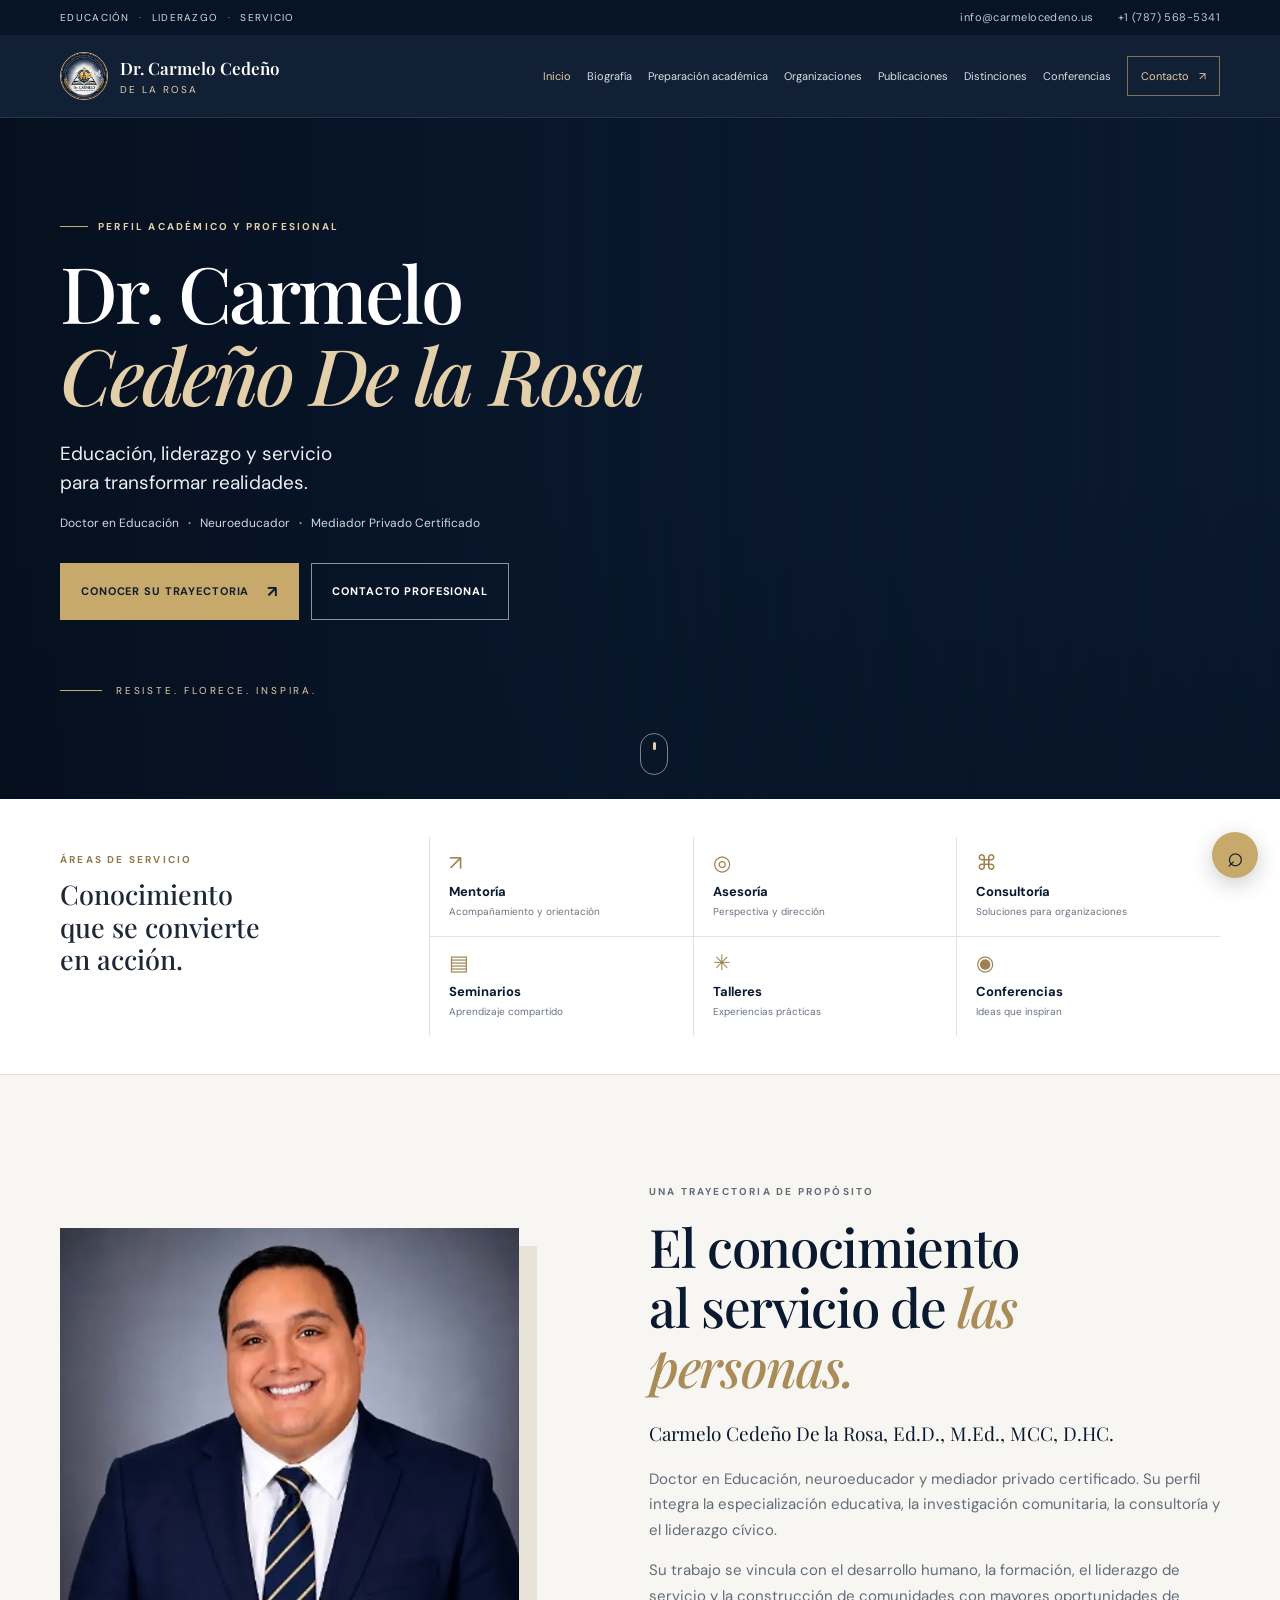
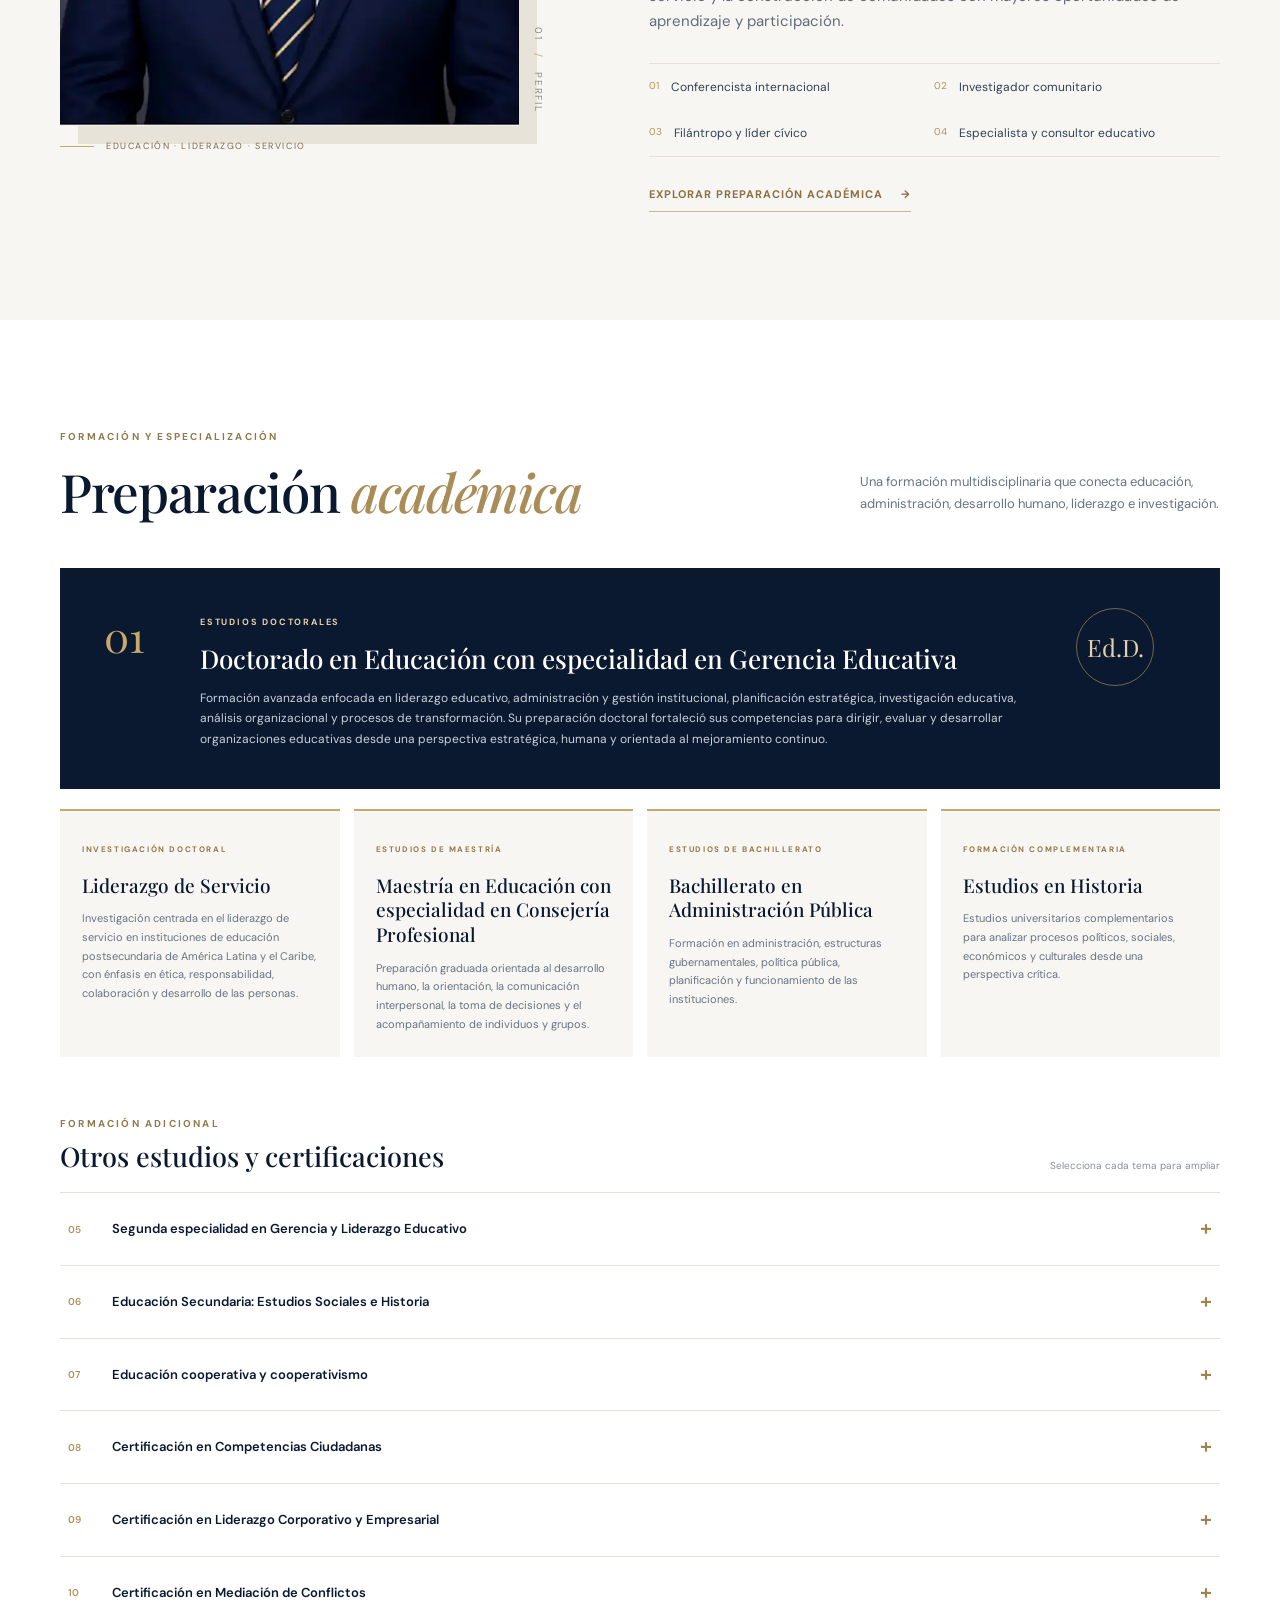
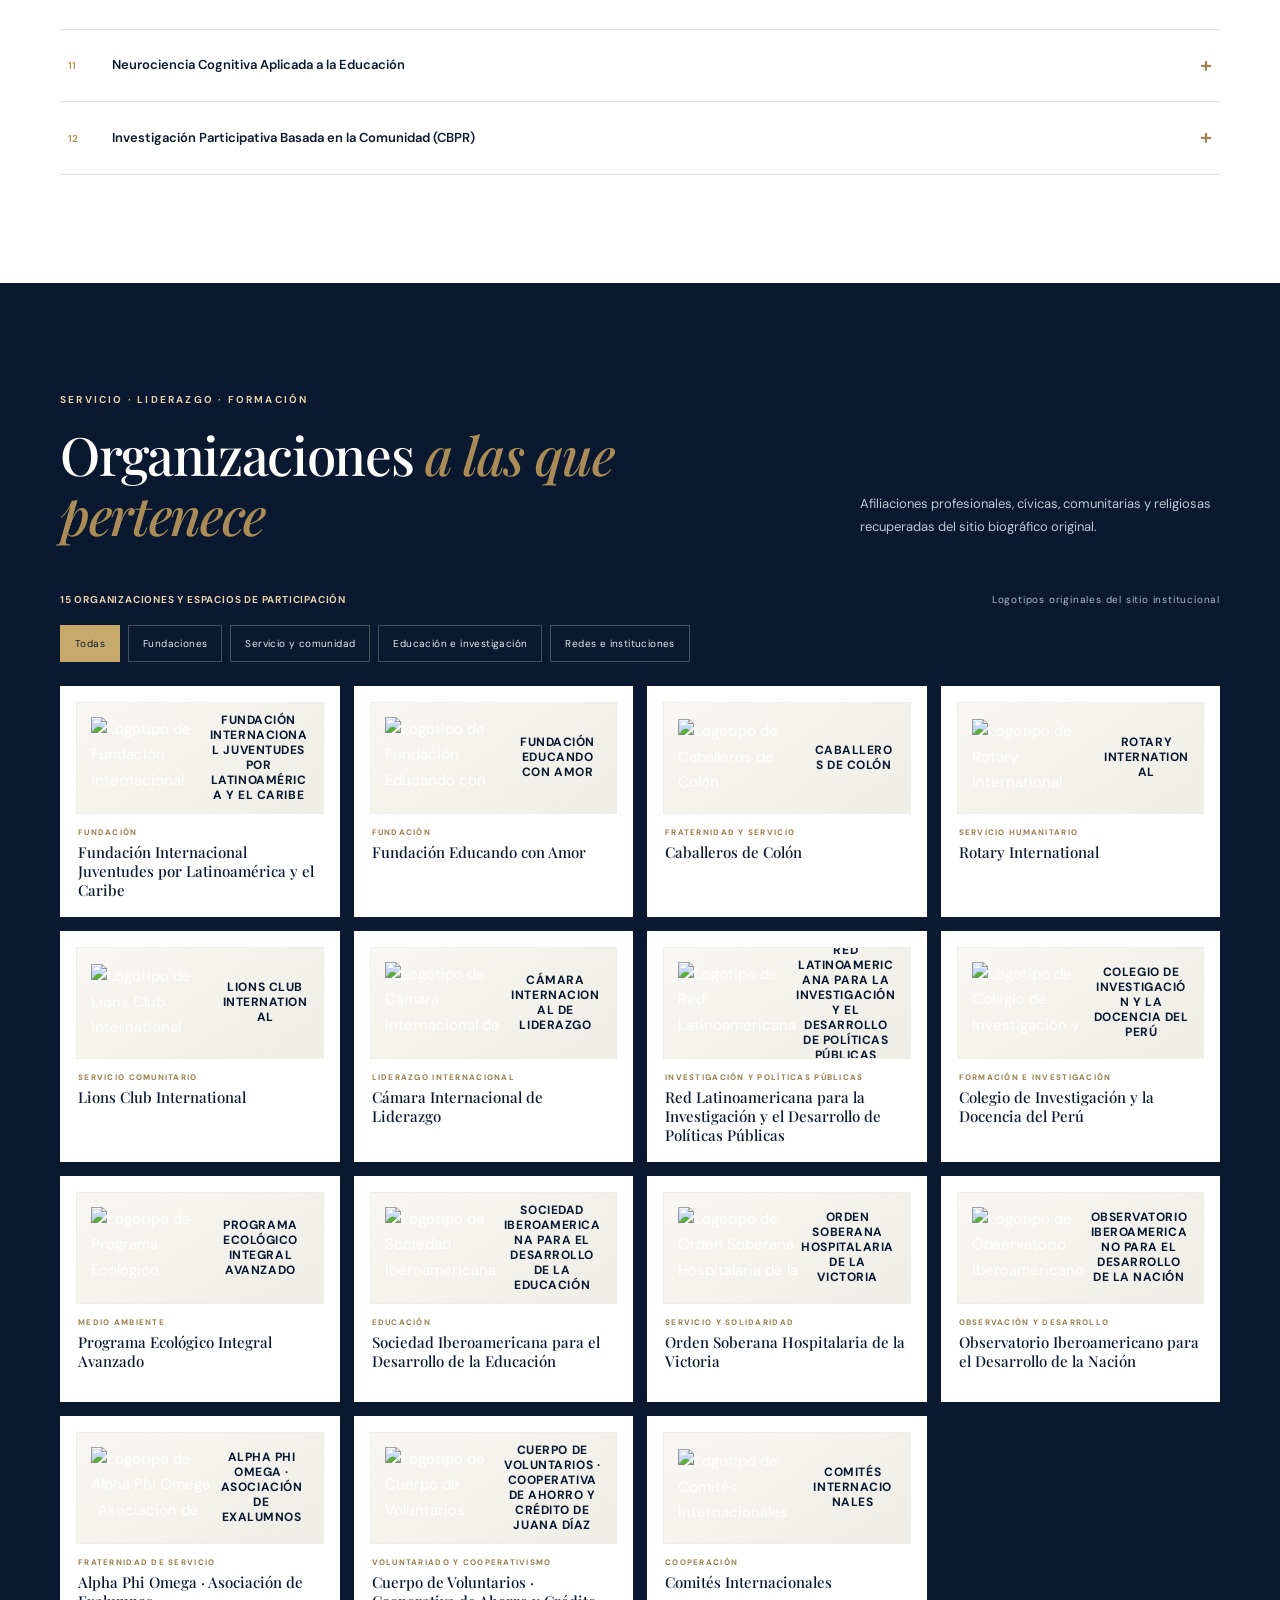
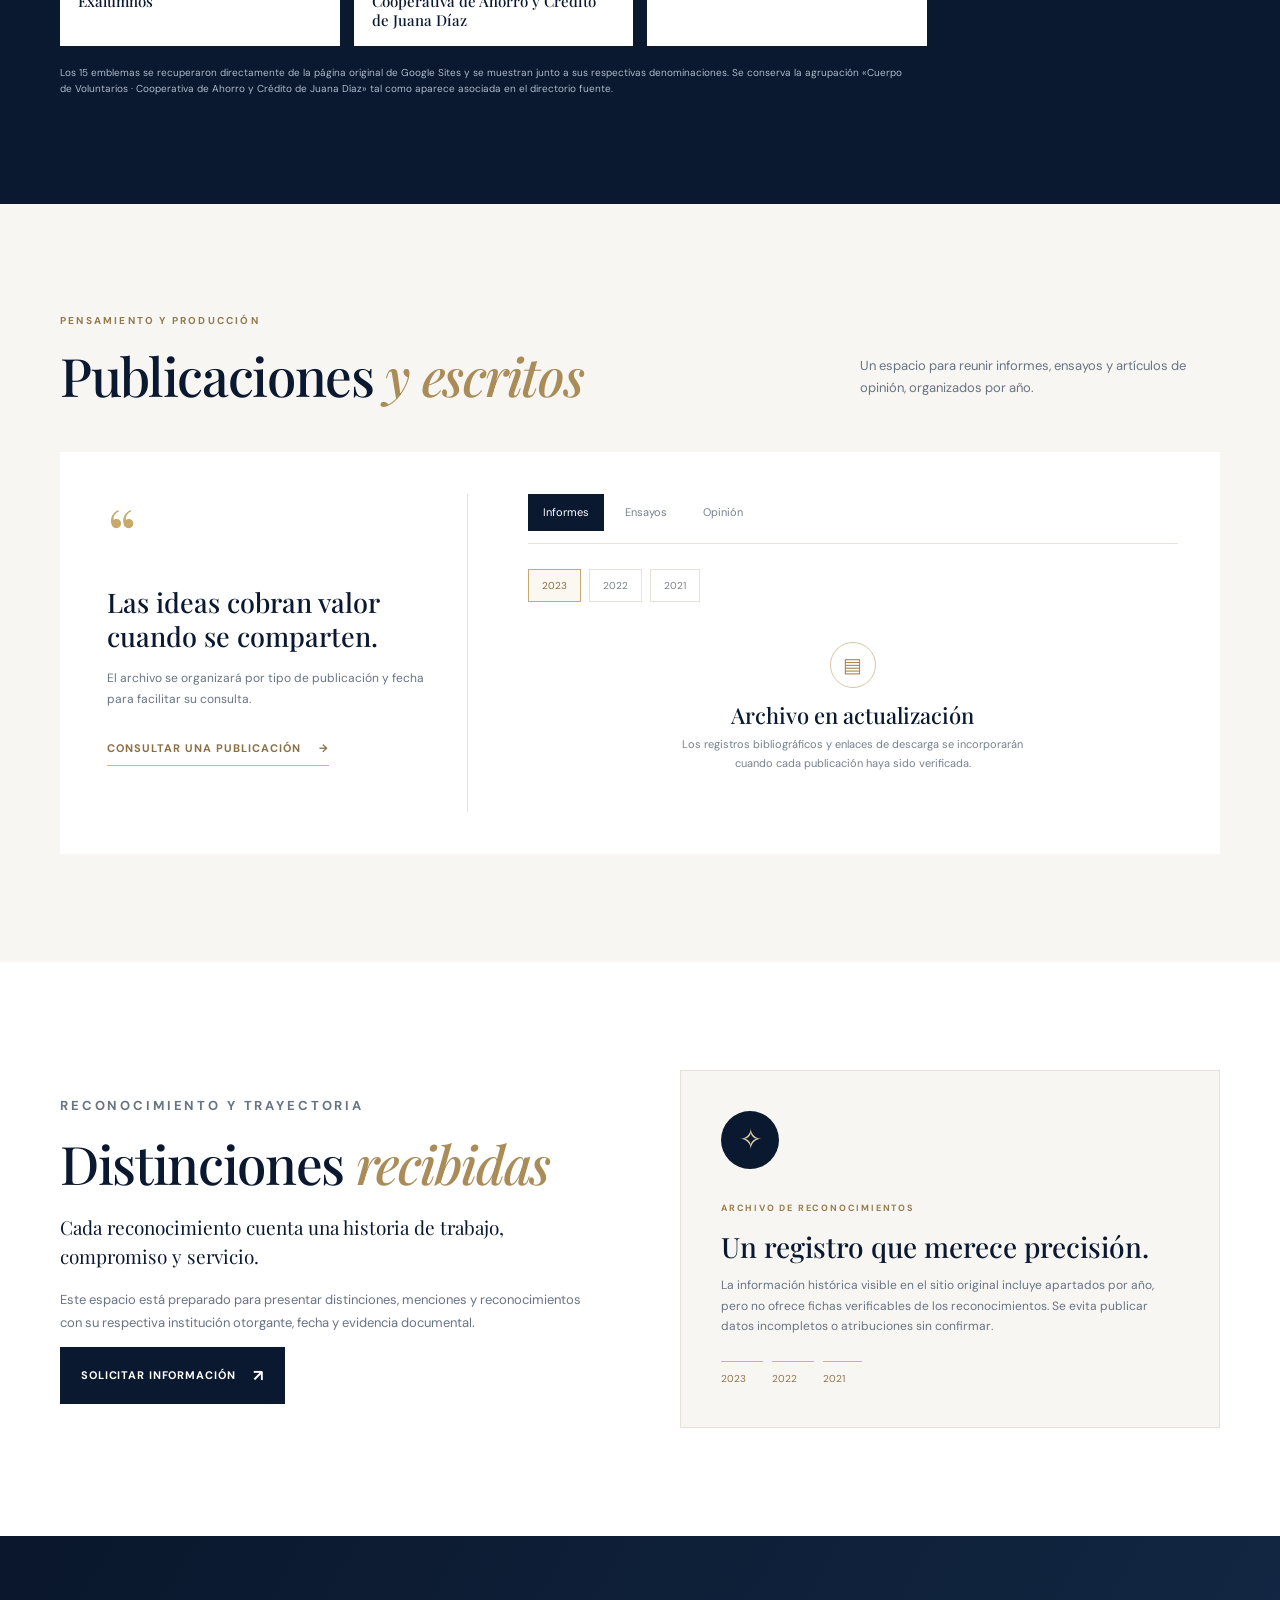
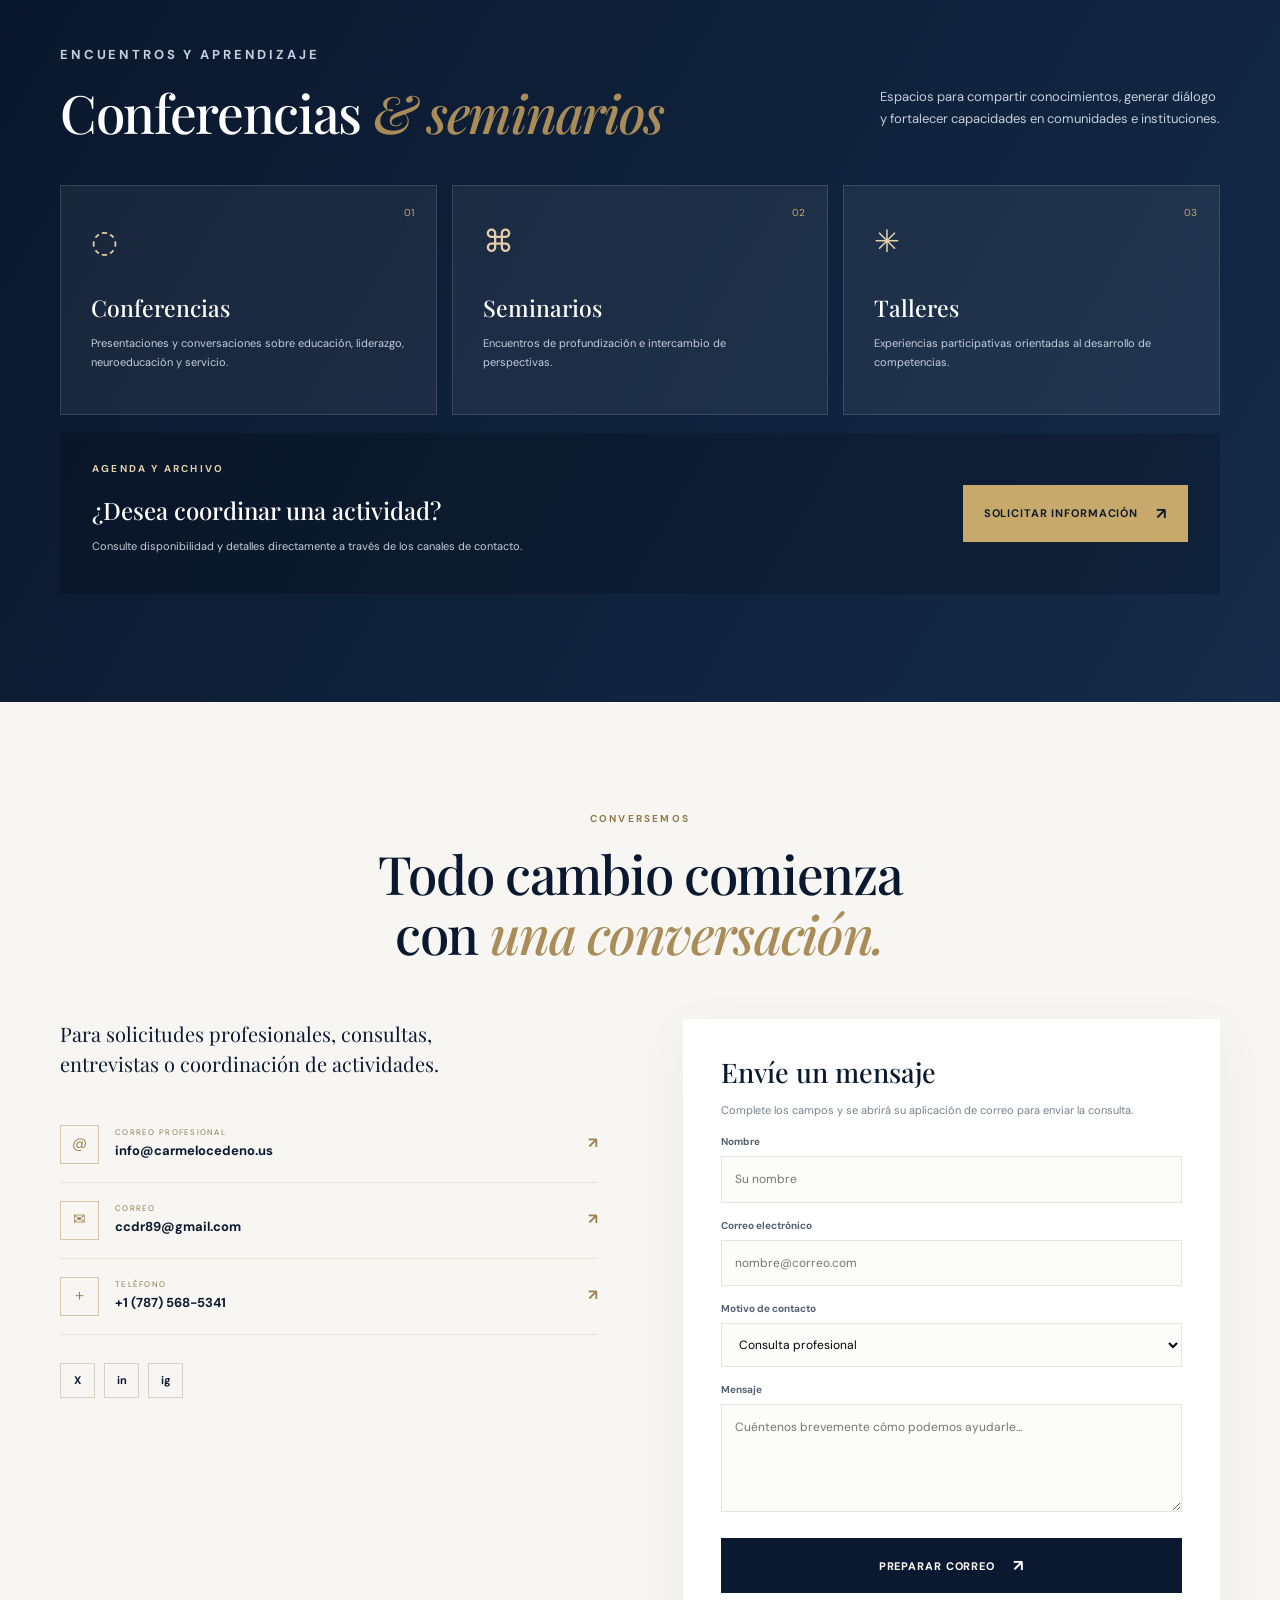
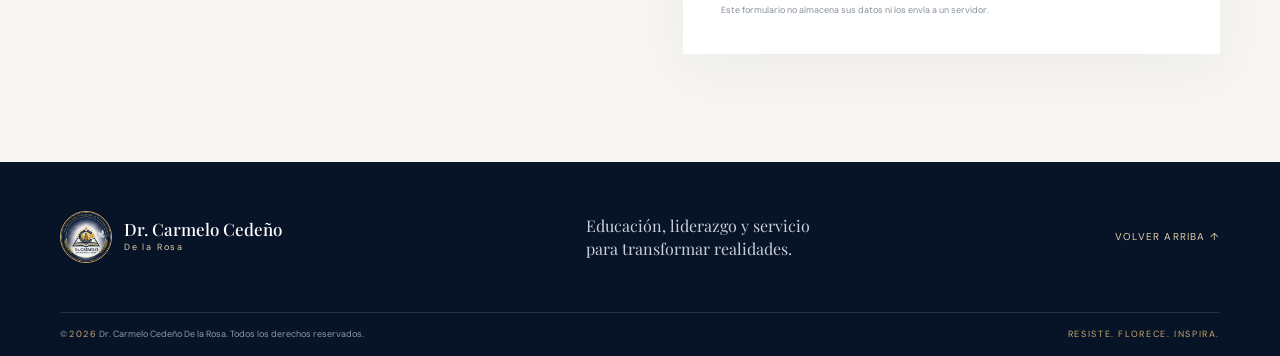
==== commit 9cb0954a: "Fix organization logo delivery through cached same-origin image proxy and improve mobile gallery" ====
--- a/public/index.html
+++ b/public/index.html
@@ -224,105 +224,105 @@
     <div class="org-gallery" id="orgGallery">
       <article class="org-card" data-org-card data-category="fundaciones">
         <div class="org-logo">
-          <img src="https://sites.google.com/sitesv-images-rt/AMxu72ucazB8ezXPgcBrXiJimbIcgFzblvoCOG_0BUmXG4bg4xtOYNeQPy0jgmZdO4mmHfqoPb5RQ4g4jSIFxtvKlEJ9wQA8ttxAvgethhlnyNhhgtlQP6-LJa_-57Njl2vpyNAgXFJ4UcULDICqVX27NZ05uFo_sIfMml9dmwnKsHqrO_PBHfmksAandVzqjQ=w1280" alt="Logotipo original de Fundación Internacional Juventudes por Latinoamérica y el Caribe" loading="lazy" decoding="async" referrerpolicy="no-referrer" onerror="this.hidden=true;this.nextElementSibling.hidden=false">
+          <img src="/assets/org-logos/fundacion-juventudes" data-org-logo alt="Logotipo de Fundación Internacional Juventudes por Latinoamérica y el Caribe" loading="lazy" decoding="async">
           <span class="org-wordmark" hidden>Fundación Internacional Juventudes por Latinoamérica y el Caribe</span>
         </div>
         <div class="org-card-copy"><p>FUNDACIÓN</p><h3>Fundación Internacional Juventudes por Latinoamérica y el Caribe</h3></div>
       </article>
       <article class="org-card" data-org-card data-category="fundaciones">
         <div class="org-logo">
-          <img src="https://sites.google.com/sitesv-images-rt/AMxu72sjHordKAeQQr6snCmaRICmse1eGBTfbKZrnLoXFrw57PRjMTrQiC-GxrfhY_bX9hzE6gNq0ZRsW5WKe-IshPcDslFTJ00FX9kW54zBdo2tpi7-uJWkje8J7yL9Q_DZCNS3BZTOaHS5bquwKKktNNi2z3G3CPZJtTfEqxZimZ80IThkhq2hrjej1lGq=w1280" alt="Logotipo original de Fundación Educando con Amor" loading="lazy" decoding="async" referrerpolicy="no-referrer" onerror="this.hidden=true;this.nextElementSibling.hidden=false">
+          <img src="/assets/org-logos/fundacion-educando-amor" data-org-logo alt="Logotipo de Fundación Educando con Amor" loading="lazy" decoding="async">
           <span class="org-wordmark" hidden>Fundación Educando con Amor</span>
         </div>
         <div class="org-card-copy"><p>FUNDACIÓN</p><h3>Fundación Educando con Amor</h3></div>
       </article>
       <article class="org-card" data-org-card data-category="servicio">
         <div class="org-logo">
-          <img src="https://sites.google.com/sitesv-images-rt/AMxu72s-U7-jqpLKZMWIzKJLS1MNdyt8wKny7mTLfiIC-wRFaSmYMKpYOM0VUHRI08NrXvlhOLtHgqNEUYUJJ5bv2Ec0Zk6zvQ3FYbPGtyLhdG4OjAd5NvJ4Vx4O1BWoLZ190kO6phqF8BaPzPSeQtyiN47FGRuoSA5fM0r4SzrfRE9CuWgKIVSqELX1oNy1qMg=w1280" alt="Logotipo original de Caballeros de Colón" loading="lazy" decoding="async" referrerpolicy="no-referrer" onerror="this.hidden=true;this.nextElementSibling.hidden=false">
+          <img src="/assets/org-logos/caballeros-colon" data-org-logo alt="Logotipo de Caballeros de Colón" loading="lazy" decoding="async">
           <span class="org-wordmark" hidden>Caballeros de Colón</span>
         </div>
         <div class="org-card-copy"><p>FRATERNIDAD Y SERVICIO</p><h3>Caballeros de Colón</h3></div>
       </article>
       <article class="org-card" data-org-card data-category="servicio">
         <div class="org-logo">
-          <img src="https://sites.google.com/sitesv-images-rt/AMxu72vgbUEphoXIFup3PL3uY8_82L0kkvQBUiT2T-osf82xfE2H7TYbCWPONB39Vq5SsbMDQRxx39Hcz81IgHGLb8765eTV2gBbV4IO1O7jiP4iwXXICA6WYLc68gyknChhYKhf9IhckQoIWY568vV1VdD26Gwq6xqEgYqU4k1da1RBEKr6mE24jFFRuVevLHE=w1280" alt="Logotipo original de Rotary International" loading="lazy" decoding="async" referrerpolicy="no-referrer" onerror="this.hidden=true;this.nextElementSibling.hidden=false">
+          <img src="/assets/org-logos/rotary-international" data-org-logo alt="Logotipo de Rotary International" loading="lazy" decoding="async">
           <span class="org-wordmark" hidden>Rotary International</span>
         </div>
         <div class="org-card-copy"><p>SERVICIO HUMANITARIO</p><h3>Rotary International</h3></div>
       </article>
       <article class="org-card" data-org-card data-category="servicio">
         <div class="org-logo">
-          <img src="https://sites.google.com/sitesv-images-rt/AMxu72vRK6QKaB3WPLoWvBdJNOX5bPblCxkWBHHsk40rXo0XhsIFkf-k1X5w28gOv-SeeSuueh0b-lBpRQaMr_LuTWGkr6e1jBhXj1KxsENbtSPGvc_QTlkCsSPFBQzxE6CUaT_waNNd2IjlxniWpyfzTpheeiJk9t5FGpK-Tx91UW7T-Z1_8rU80gwcXDKtX2U=w1280" alt="Logotipo original de Lions Club International" loading="lazy" decoding="async" referrerpolicy="no-referrer" onerror="this.hidden=true;this.nextElementSibling.hidden=false">
+          <img src="/assets/org-logos/lions-international" data-org-logo alt="Logotipo de Lions Club International" loading="lazy" decoding="async">
           <span class="org-wordmark" hidden>Lions Club International</span>
         </div>
         <div class="org-card-copy"><p>SERVICIO COMUNITARIO</p><h3>Lions Club International</h3></div>
       </article>
       <article class="org-card" data-org-card data-category="redes">
         <div class="org-logo">
-          <img src="https://sites.google.com/sitesv-images-rt/AMxu72vioyM0diOa9ClfwSex_I9ztV_Xyotj8X656NOufWWdvkPQdy_XliNAkpgD4CuxaTVLwiWV6DUwhcWP-UXrBNYSlsv77B30kvv4zpb1XSIDKefmI6VA88yyVlT2mA2r5KQS4spS4H2h3MyH49JnHxjykJ_YAp18ichkP9-0vJvx_RIZZxvvA2Bp082O=w1280" alt="Logotipo original de Cámara Internacional de Liderazgo" loading="lazy" decoding="async" referrerpolicy="no-referrer" onerror="this.hidden=true;this.nextElementSibling.hidden=false">
+          <img src="/assets/org-logos/camara-liderazgo" data-org-logo alt="Logotipo de Cámara Internacional de Liderazgo" loading="lazy" decoding="async">
           <span class="org-wordmark" hidden>Cámara Internacional de Liderazgo</span>
         </div>
         <div class="org-card-copy"><p>LIDERAZGO INTERNACIONAL</p><h3>Cámara Internacional de Liderazgo</h3></div>
       </article>
       <article class="org-card" data-org-card data-category="redes">
         <div class="org-logo">
-          <img src="https://sites.google.com/sitesv-images-rt/[base64]w1280" alt="Logotipo original de Red Latinoamericana para la Investigación y el Desarrollo de Políticas Públicas" loading="lazy" decoding="async" referrerpolicy="no-referrer" onerror="this.hidden=true;this.nextElementSibling.hidden=false">
+          <img src="/assets/org-logos/redlatampp" data-org-logo alt="Logotipo de Red Latinoamericana para la Investigación y el Desarrollo de Políticas Públicas" loading="lazy" decoding="async">
           <span class="org-wordmark" hidden>Red Latinoamericana para la Investigación y el Desarrollo de Políticas Públicas</span>
         </div>
         <div class="org-card-copy"><p>INVESTIGACIÓN Y POLÍTICAS PÚBLICAS</p><h3>Red Latinoamericana para la Investigación y el Desarrollo de Políticas Públicas</h3></div>
       </article>
       <article class="org-card" data-org-card data-category="academia">
         <div class="org-logo">
-          <img src="https://sites.google.com/sitesv-images-rt/AMxu72uAitppybAQezTBnyfqm_3ez0bqcGu24pKuYhX0Rh7O9OwBMhV5aYTGwDjpu3T-6uWOCmsWl9WVMGg1WdeX_cgICgw6UynFXSUVkl1THzM8X3P2-8PogTfPR5WKgMGf5oZFr0sVtRZ-6TJZV6fN1-qn0kq-H4w3A2xUkNmi7YXdgQAp9SS8JTypSsBryO0=w1280" alt="Logotipo original de Colegio de Investigación y la Docencia del Perú" loading="lazy" decoding="async" referrerpolicy="no-referrer" onerror="this.hidden=true;this.nextElementSibling.hidden=false">
+          <img src="/assets/org-logos/colegio-investigacion-docencia" data-org-logo alt="Logotipo de Colegio de Investigación y la Docencia del Perú" loading="lazy" decoding="async">
           <span class="org-wordmark" hidden>Colegio de Investigación y la Docencia del Perú</span>
         </div>
         <div class="org-card-copy"><p>FORMACIÓN E INVESTIGACIÓN</p><h3>Colegio de Investigación y la Docencia del Perú</h3></div>
       </article>
       <article class="org-card" data-org-card data-category="academia">
         <div class="org-logo">
-          <img src="https://sites.google.com/sitesv-images-rt/[base64]w1280" alt="Logotipo original de Programa Ecológico Integral Avanzado" loading="lazy" decoding="async" referrerpolicy="no-referrer" onerror="this.hidden=true;this.nextElementSibling.hidden=false">
+          <img src="/assets/org-logos/programa-ecologico" data-org-logo alt="Logotipo de Programa Ecológico Integral Avanzado" loading="lazy" decoding="async">
           <span class="org-wordmark" hidden>Programa Ecológico Integral Avanzado</span>
         </div>
         <div class="org-card-copy"><p>MEDIO AMBIENTE</p><h3>Programa Ecológico Integral Avanzado</h3></div>
       </article>
       <article class="org-card" data-org-card data-category="academia">
         <div class="org-logo">
-          <img src="https://sites.google.com/sitesv-images-rt/AMxu72twGN949UI3AKzLS7VQe9HjS6OtExEcBzntvoI4x5NmIPVJuUjaqev-nfD9T1Fltoqtdd61-nVrnS1I8MZz-6rb8ZnDNel2bJdTAO6zKllTNi0PsLYcHKMlQxGBiUKhsGTH0PED1YgU_AcrDr9iYwC5CkukdJzBdRJlfPcKNYJdCWoJQriBi_9CEJjE=w1280" alt="Logotipo original de Sociedad Iberoamericana para el Desarrollo de la Educación" loading="lazy" decoding="async" referrerpolicy="no-referrer" onerror="this.hidden=true;this.nextElementSibling.hidden=false">
+          <img src="/assets/org-logos/sociedad-iberoamericana" data-org-logo alt="Logotipo de Sociedad Iberoamericana para el Desarrollo de la Educación" loading="lazy" decoding="async">
           <span class="org-wordmark" hidden>Sociedad Iberoamericana para el Desarrollo de la Educación</span>
         </div>
         <div class="org-card-copy"><p>EDUCACIÓN</p><h3>Sociedad Iberoamericana para el Desarrollo de la Educación</h3></div>
       </article>
       <article class="org-card" data-org-card data-category="servicio">
         <div class="org-logo">
-          <img src="https://sites.google.com/sitesv-images-rt/[base64]w1280" alt="Logotipo original de Orden Soberana Hospitalaria de la Victoria" loading="lazy" decoding="async" referrerpolicy="no-referrer" onerror="this.hidden=true;this.nextElementSibling.hidden=false">
+          <img src="/assets/org-logos/orden-hospitalaria-victoria" data-org-logo alt="Logotipo de Orden Soberana Hospitalaria de la Victoria" loading="lazy" decoding="async">
           <span class="org-wordmark" hidden>Orden Soberana Hospitalaria de la Victoria</span>
         </div>
         <div class="org-card-copy"><p>SERVICIO Y SOLIDARIDAD</p><h3>Orden Soberana Hospitalaria de la Victoria</h3></div>
       </article>
       <article class="org-card" data-org-card data-category="redes">
         <div class="org-logo">
-          <img src="https://sites.google.com/sitesv-images-rt/[base64]w1280" alt="Logotipo original de Observatorio Iberoamericano para el Desarrollo de la Nación" loading="lazy" decoding="async" referrerpolicy="no-referrer" onerror="this.hidden=true;this.nextElementSibling.hidden=false">
+          <img src="/assets/org-logos/observatorio-iberoamericano" data-org-logo alt="Logotipo de Observatorio Iberoamericano para el Desarrollo de la Nación" loading="lazy" decoding="async">
           <span class="org-wordmark" hidden>Observatorio Iberoamericano para el Desarrollo de la Nación</span>
         </div>
         <div class="org-card-copy"><p>OBSERVACIÓN Y DESARROLLO</p><h3>Observatorio Iberoamericano para el Desarrollo de la Nación</h3></div>
       </article>
       <article class="org-card" data-org-card data-category="servicio">
         <div class="org-logo">
-          <img src="https://sites.google.com/sitesv-images-rt/[base64]w1280" alt="Logotipo original de Alpha Phi Omega · Asociación de Exalumnos" loading="lazy" decoding="async" referrerpolicy="no-referrer" onerror="this.hidden=true;this.nextElementSibling.hidden=false">
+          <img src="/assets/org-logos/alpha-phi-omega" data-org-logo alt="Logotipo de Alpha Phi Omega · Asociación de Exalumnos" loading="lazy" decoding="async">
           <span class="org-wordmark" hidden>Alpha Phi Omega · Asociación de Exalumnos</span>
         </div>
         <div class="org-card-copy"><p>FRATERNIDAD DE SERVICIO</p><h3>Alpha Phi Omega · Asociación de Exalumnos</h3></div>
       </article>
       <article class="org-card" data-org-card data-category="servicio">
         <div class="org-logo">
-          <img src="https://sites.google.com/sitesv-images-rt/AMxu72sTaxQf4BQcIzqHdtuIazLeDIJSHGSlYyL3C113LbASPbI-S6WhtElvzpMMfw8g247RLZBAS7hqdfLJz5GWKxiTrm9q2cHzfJQFHcrsyj_Xpi6m0rRIB95cFdWkSma0-fUm-b5HLjzs-sDkLdv32csgfswTZd0e266nAzw8uR6TwhuuLZWX1LLv6gLOHP0=w1280" alt="Logotipo original de Cuerpo de Voluntarios · Cooperativa de Ahorro y Crédito de Juana Díaz" loading="lazy" decoding="async" referrerpolicy="no-referrer" onerror="this.hidden=true;this.nextElementSibling.hidden=false">
+          <img src="/assets/org-logos/voluntarios-cooperativa-juana-diaz" data-org-logo alt="Logotipo de Cuerpo de Voluntarios · Cooperativa de Ahorro y Crédito de Juana Díaz" loading="lazy" decoding="async">
           <span class="org-wordmark" hidden>Cuerpo de Voluntarios · Cooperativa de Ahorro y Crédito de Juana Díaz</span>
         </div>
         <div class="org-card-copy"><p>VOLUNTARIADO Y COOPERATIVISMO</p><h3>Cuerpo de Voluntarios · Cooperativa de Ahorro y Crédito de Juana Díaz</h3></div>
       </article>
       <article class="org-card" data-org-card data-category="redes">
         <div class="org-logo">
-          <img src="https://sites.google.com/sitesv-images-rt/AMxu72vqgpQYYYtoaVl7wnOm_xS5GygiOzsSS5AqP8tJdaXOnYAtJ6wzueLhXu3qkp67axSsN8rlSI4_VotNGDFcKUJ2WgLFjlsKOSJfd4ov-H1FvtapSciBYD13q8z_J1CwRb6bUizZzBpYyky1LYHIbFgXXkM1srxMlOUoSXNdKzitcm8jeALeJ22keiU2=w1280" alt="Logotipo original de Comités Internacionales" loading="lazy" decoding="async" referrerpolicy="no-referrer" onerror="this.hidden=true;this.nextElementSibling.hidden=false">
+          <img src="/assets/org-logos/comites-internacionales" data-org-logo alt="Logotipo de Comités Internacionales" loading="lazy" decoding="async">
           <span class="org-wordmark" hidden>Comités Internacionales</span>
         </div>
         <div class="org-card-copy"><p>COOPERACIÓN</p><h3>Comités Internacionales</h3></div>
--- a/public/assets/css/styles.css
+++ b/public/assets/css/styles.css
@@ -44,4 +44,4 @@
 .org-source-note{margin:19px 0 0;color:#aeb9c8;font-size:10px;line-height:1.55;max-width:850px}
 @media(max-width:1050px){.org-gallery{grid-template-columns:repeat(3,minmax(0,1fr))}}
 @media(max-width:820px){.org-gallery{grid-template-columns:repeat(2,minmax(0,1fr))}.org-gallery-top{align-items:flex-start;flex-direction:column;gap:5px}}
-@media(max-width:560px){.org-gallery{grid-template-columns:repeat(2,minmax(0,1fr));gap:9px}.org-card{padding:10px;min-height:208px}.org-logo{height:88px;padding:7px}.org-card-copy h3{font-size:13px}.org-filter{padding:8px 10px;font-size:9px}.org-wordmark{font-size:13px}.org-logo-text .org-wordmark{font-size:10px}}
+@media(max-width:560px){.org-gallery{grid-template-columns:1fr;gap:11px}.org-card{display:grid;grid-template-columns:112px minmax(0,1fr);align-items:center;gap:12px;padding:11px;min-height:132px}.org-logo{height:108px;width:112px;padding:7px}.org-card-copy{padding:0;min-width:0}.org-card-copy h3{font-size:14px;line-height:1.32;overflow-wrap:break-word}.org-card-copy p{font-size:8px}.org-filter{padding:8px 10px;font-size:9px}.org-wordmark{font-size:12px}.org-logo-text .org-wordmark{font-size:10px}}
